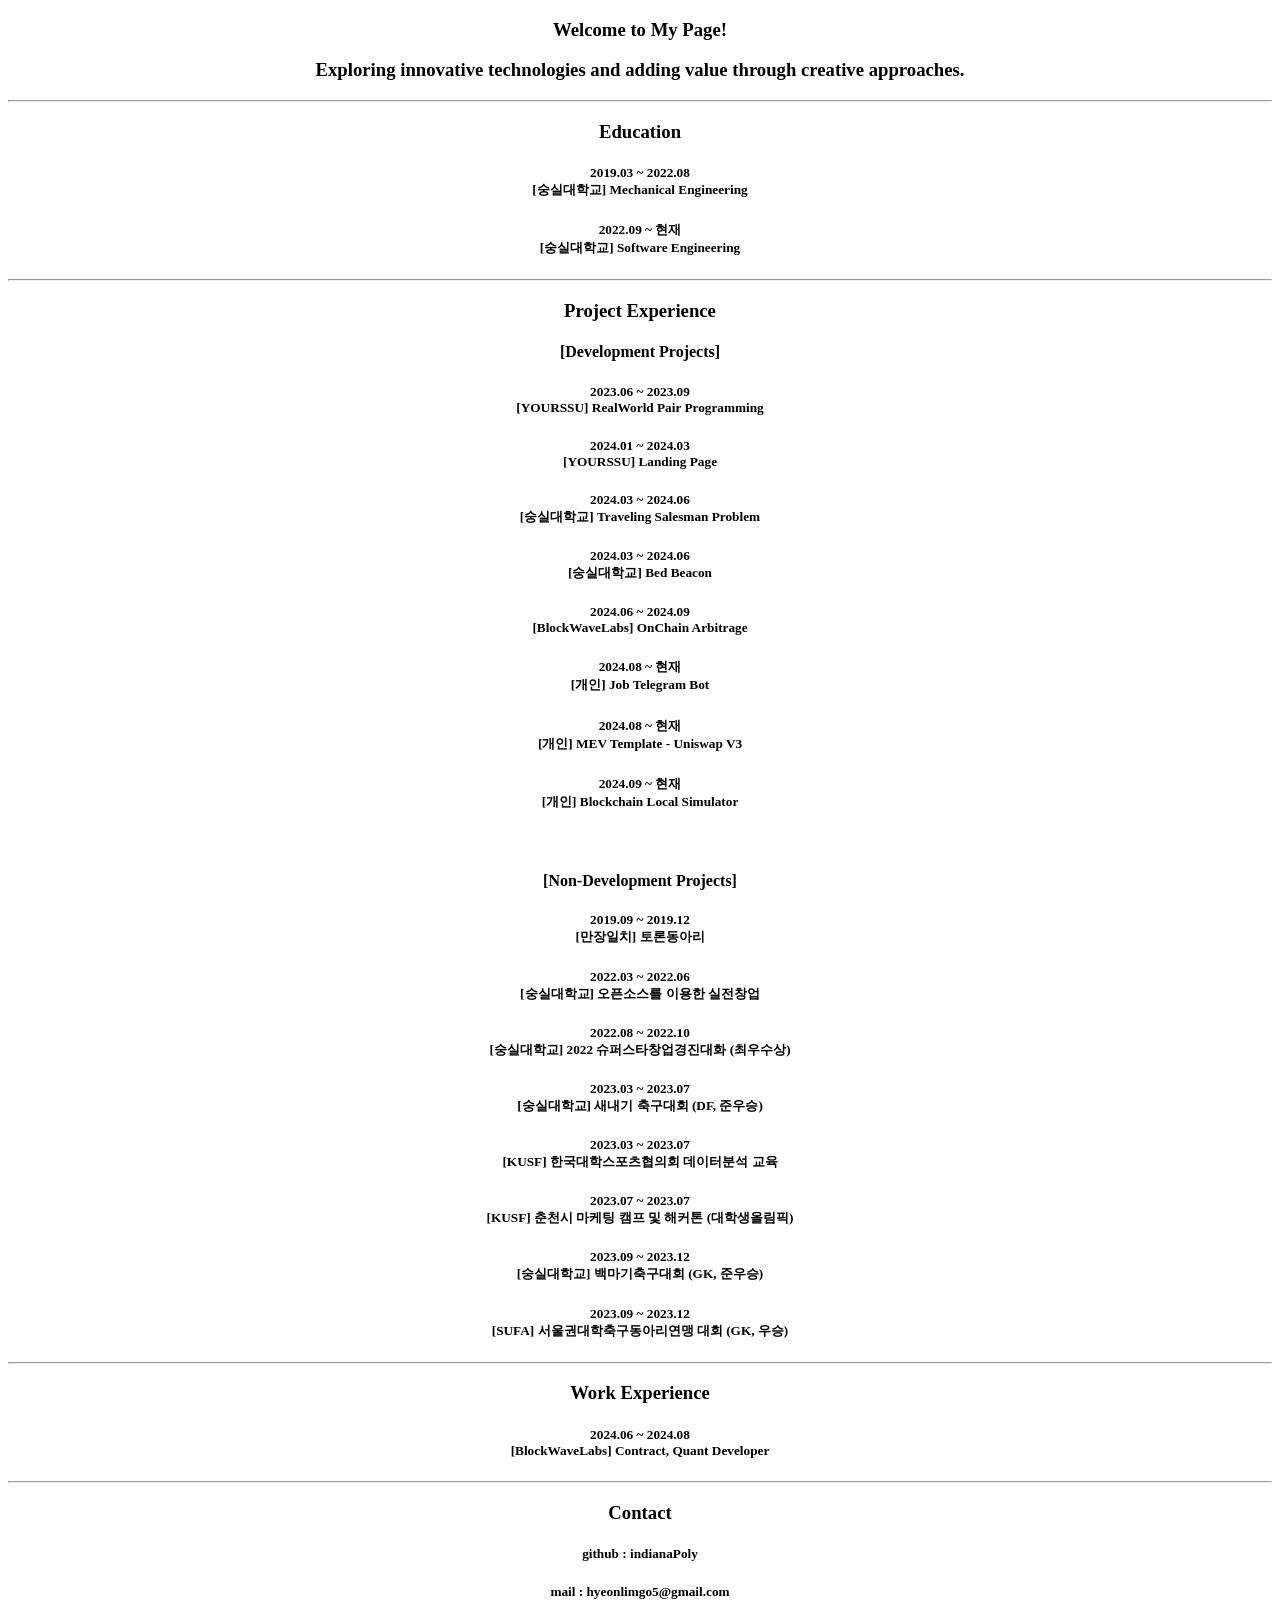
==== index.html @ b1fd25d7 "Update index.html" ====
<!DOCTYPE html>
<html>
<head>
    <meta charset="UTF-8">
    <meta name="description" content="고현림의 포트폴리오입니다. Portfolio of Ko Hyeon Lim">
    <meta name="author" content="고현림">
    <title>고현림 - Ko Hyeon Lim</title>
    <style>
        a {
            text-decoration: none;
            color: black;
        }
    </style>
</head>
  
  <body>
      <header>
          <h3 align="center">Welcome to My Page!</h3>
          <h3 align="center">Exploring innovative technologies and adding value through creative approaches.</h3>
      </header>

      <hr />

      <div align="center">
          <h3>Education</h3>
          <div>
              <h5>2019.03 ~ 2022.08<br />[숭실대학교] Mechanical Engineering</h5>
              <h5>2022.09 ~ 현재<br />[숭실대학교] Software Engineering</h5>
          </div>
      </div>

      <hr />

      <div align="center">
          <h3>Project Experience</h3>

          <h4>[Development Projects]</h4>
          <div>
              <a href="https://github.com/indianaPoly/realword_PB">
                  <h5>2023.06 ~ 2023.09<br />[YOURSSU] RealWorld Pair Programming</h5>
              </a>
              <a href="https://github.com/yourssu/Yourssu-landing-page">
                  <h5>2024.01 ~ 2024.03<br />[YOURSSU] Landing Page</h5>
              </a>
              <a href="https://github.com/indianaPoly/ai-tsp">
                  <h5>2024.03 ~ 2024.06<br />[숭실대학교] Traveling Salesman Problem</h5>
              </a>
              <a href="https://github.com/indianaPoly/frontend-bedBeacon">
                  <h5>2024.03 ~ 2024.06<br />[숭실대학교] Bed Beacon</h5>
              </a>
              <a href="https://github.com/indianaPoly/blockchain-arbitrage">
                  <h5>2024.06 ~ 2024.09<br />[BlockWaveLabs] OnChain Arbitrage</h5>
              </a>
              <a href="https://github.com/indianaPoly/backend-telegrambot">
                  <h5>2024.08 ~ 현재<br />[개인] Job Telegram Bot</h5>
              </a>
              <a href="https://github.com/indianaPoly/blockchain-mev">
                  <h5>2024.08 ~ 현재<br />[개인] MEV Template - Uniswap V3</h5>
              </a>
              <a href="https://github.com/indianaPoly/blockchain-localSimulator">
                  <h5>2024.09 ~ 현재<br />[개인] Blockchain Local Simulator</h5>
              </a>
          </div>
          <br />

          <h4>[Non-Development Projects]</h4>
          <div>
              <h5>2019.09 ~ 2019.12<br />[만장일치] 토론동아리</h5>
              <h5>2022.03 ~ 2022.06<br />[숭실대학교] 오픈소스를 이용한 실전창업</h5>
              <h5>2022.08 ~ 2022.10<br />[숭실대학교] 2022 슈퍼스타창업경진대화 (최우수상)</h5>
              <h5>2023.03 ~ 2023.07<br />[숭실대학교] 새내기 축구대회 (DF, 준우승)</h5>
              <h5>2023.03 ~ 2023.07<br />[KUSF] 한국대학스포츠협의회 데이터분석 교육</h5>
              <h5>2023.07 ~ 2023.07<br />[KUSF] 춘천시 마케팅 캠프 및 해커톤 (대학생올림픽)</h5>
              <h5>2023.09 ~ 2023.12<br />[숭실대학교] 백마기축구대회 (GK, 준우승)</h5>
              <h5>2023.09 ~ 2023.12<br />[SUFA] 서울권대학축구동아리연맹 대회 (GK, 우승)</h5>
          </div>
      </div>

      <hr />

      <div align="center">
          <h3>Work Experience</h3>
          <div>
              <h5>2024.06 ~ 2024.08<br />[BlockWaveLabs] Contract, Quant Developer</h5>
          </div>
      </div>

      <hr />

      <footer align="center">
          <h3>Contact</h3>
          <h5>github : <a href="https://github.com/indianaPoly">indianaPoly</a></h5>
          <h5>mail : hyeonlimgo5@gmail.com</h5>
      </footer>
  </body>
</html>
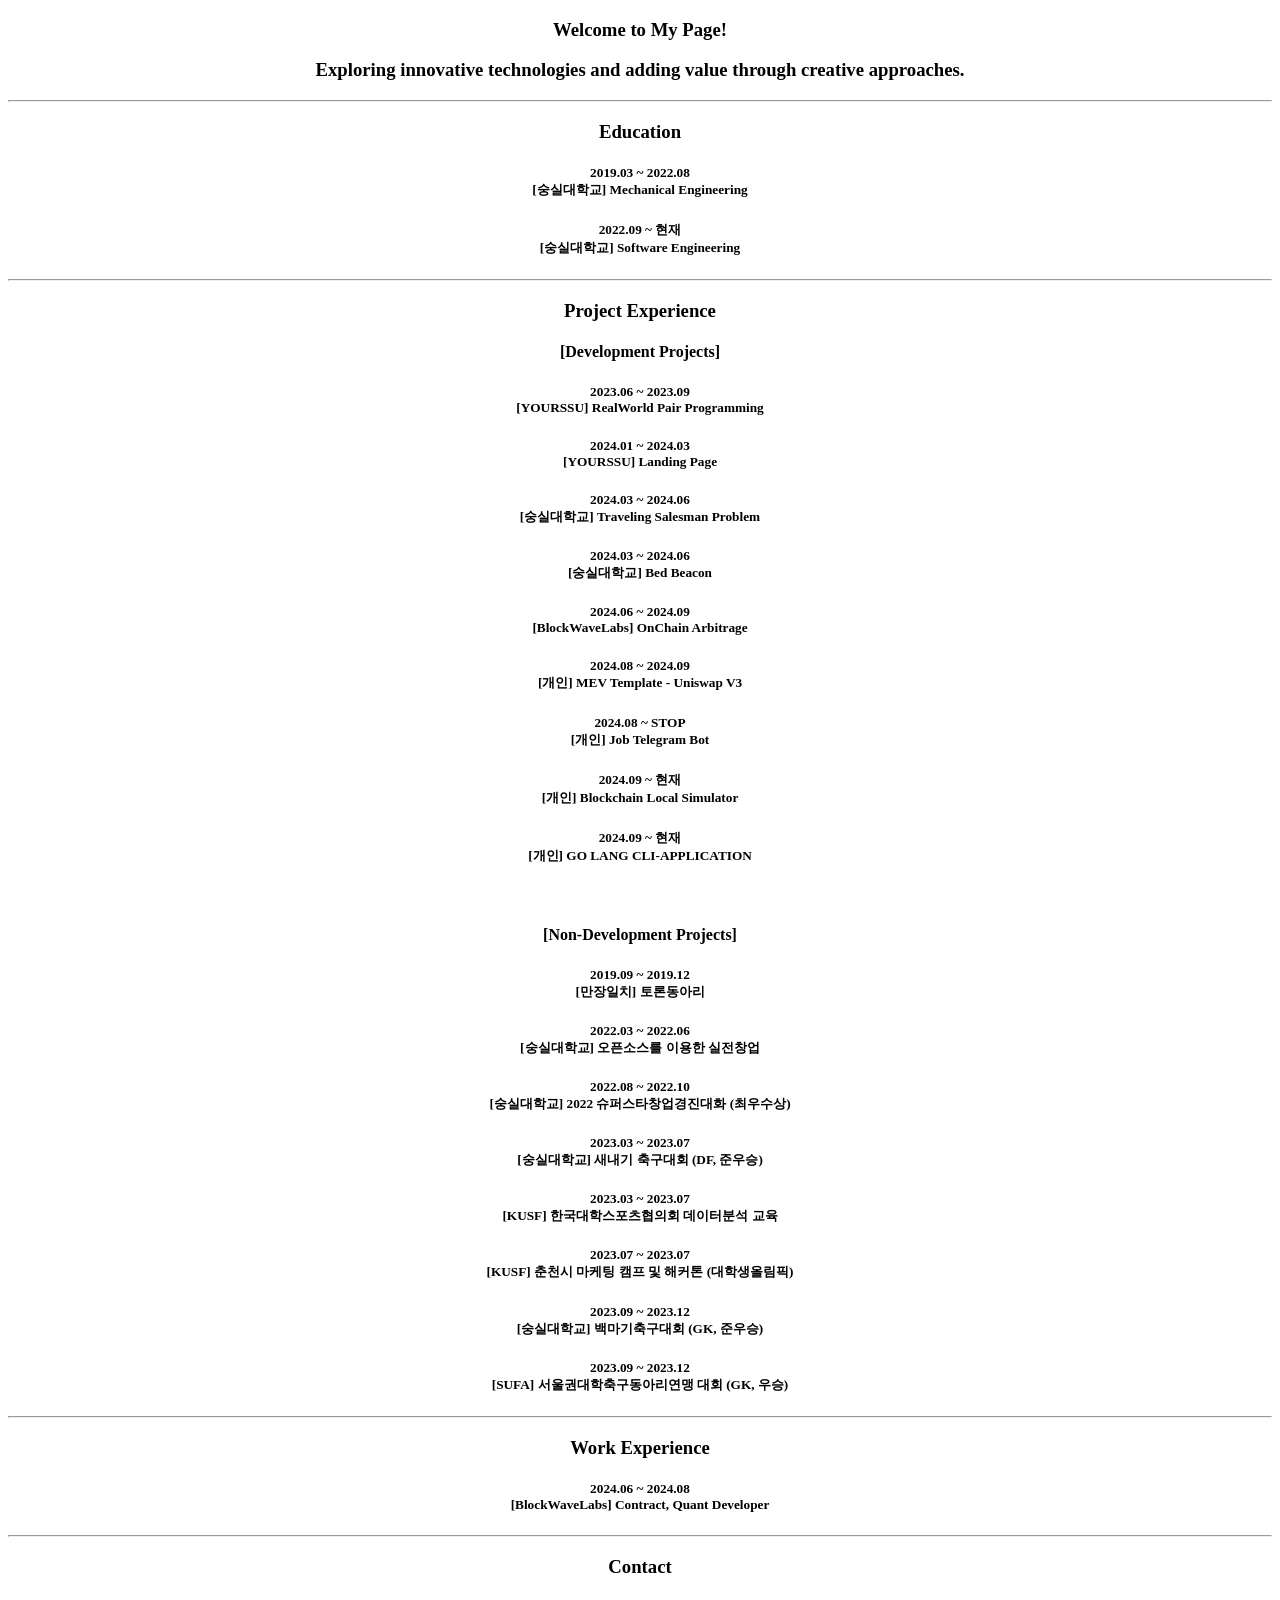
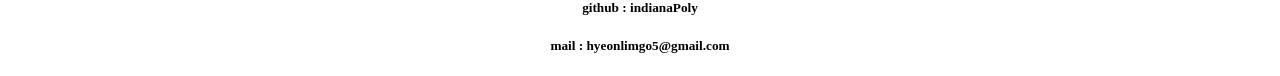
==== commit bc63a3df: "Update index.html" ====
--- a/index.html
+++ b/index.html
@@ -51,14 +51,17 @@
               <a href="https://github.com/indianaPoly/blockchain-arbitrage">
                   <h5>2024.06 ~ 2024.09<br />[BlockWaveLabs] OnChain Arbitrage</h5>
               </a>
+              <a href="https://github.com/indianaPoly/blockchain-mev">
+                  <h5>2024.08 ~ 2024.09<br />[개인] MEV Template - Uniswap V3</h5>
+              </a>
               <a href="https://github.com/indianaPoly/backend-telegrambot">
-                  <h5>2024.08 ~ 현재<br />[개인] Job Telegram Bot</h5>
-              </a>
-              <a href="https://github.com/indianaPoly/blockchain-mev">
-                  <h5>2024.08 ~ 현재<br />[개인] MEV Template - Uniswap V3</h5>
+                  <h5>2024.08 ~ STOP<br />[개인] Job Telegram Bot</h5>
               </a>
               <a href="https://github.com/indianaPoly/blockchain-localSimulator">
                   <h5>2024.09 ~ 현재<br />[개인] Blockchain Local Simulator</h5>
+              </a>
+              <a href="https://github.com/indianaPoly/go-cliApp">
+                  <h5>2024.09 ~ 현재<br />[개인] GO LANG CLI-APPLICATION</h5>
               </a>
           </div>
           <br />
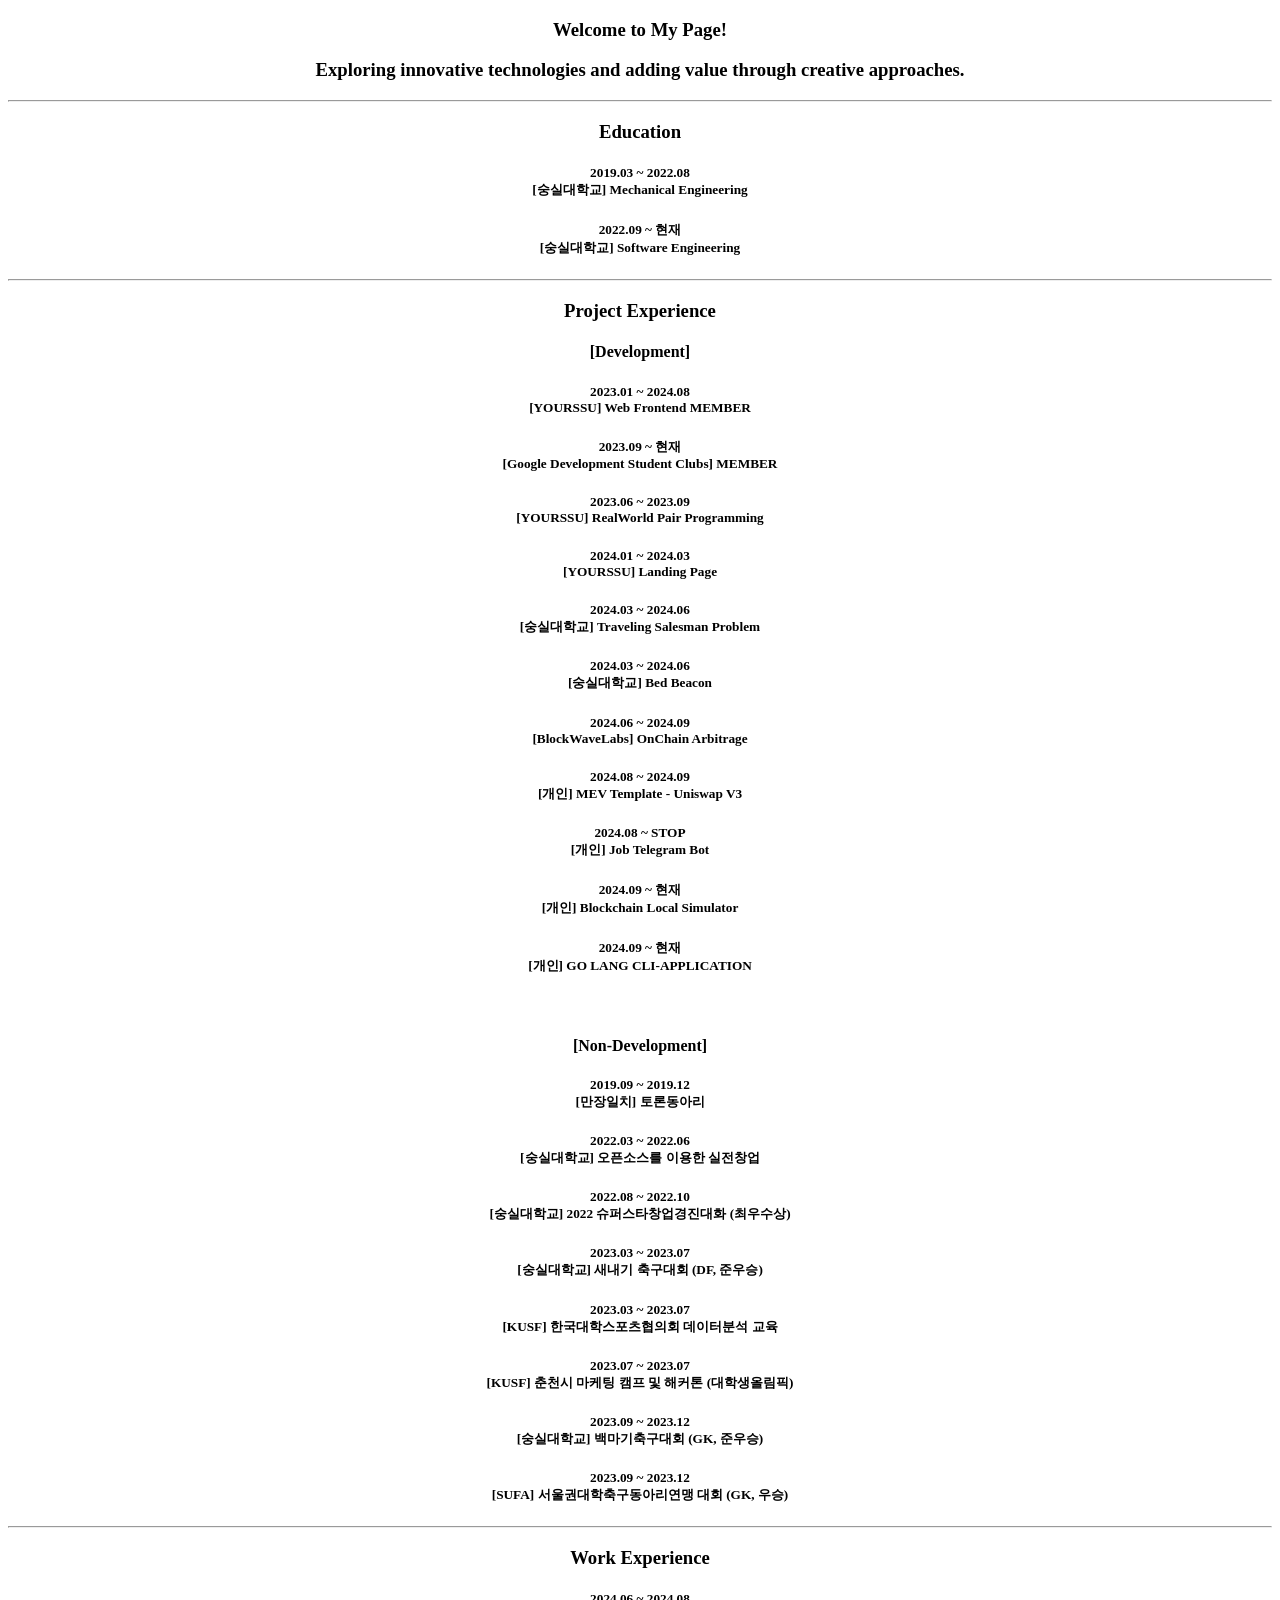
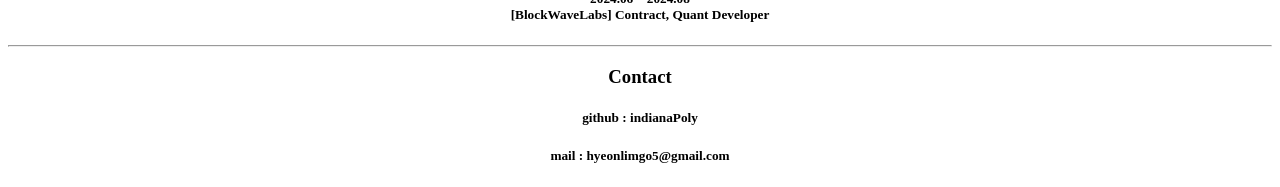
==== commit ff457cbe: "Update index.html" ====
--- a/index.html
+++ b/index.html
@@ -34,8 +34,14 @@
       <div align="center">
           <h3>Project Experience</h3>
 
-          <h4>[Development Projects]</h4>
+          <h4>[Development]</h4>
           <div>
+              <a href="https://yourssu.com/">
+                  <h5>2023.01 ~ 2024.08<br />[YOURSSU] Web Frontend MEMBER</h5>
+              </a>
+              <a href="https://gdscsoongsil.pages.dev/">
+                  <h5>2023.09 ~ 현재<br />[Google Development Student Clubs] MEMBER</h5>
+              </a>
               <a href="https://github.com/indianaPoly/realword_PB">
                   <h5>2023.06 ~ 2023.09<br />[YOURSSU] RealWorld Pair Programming</h5>
               </a>
@@ -66,7 +72,7 @@
           </div>
           <br />
 
-          <h4>[Non-Development Projects]</h4>
+          <h4>[Non-Development]</h4>
           <div>
               <h5>2019.09 ~ 2019.12<br />[만장일치] 토론동아리</h5>
               <h5>2022.03 ~ 2022.06<br />[숭실대학교] 오픈소스를 이용한 실전창업</h5>
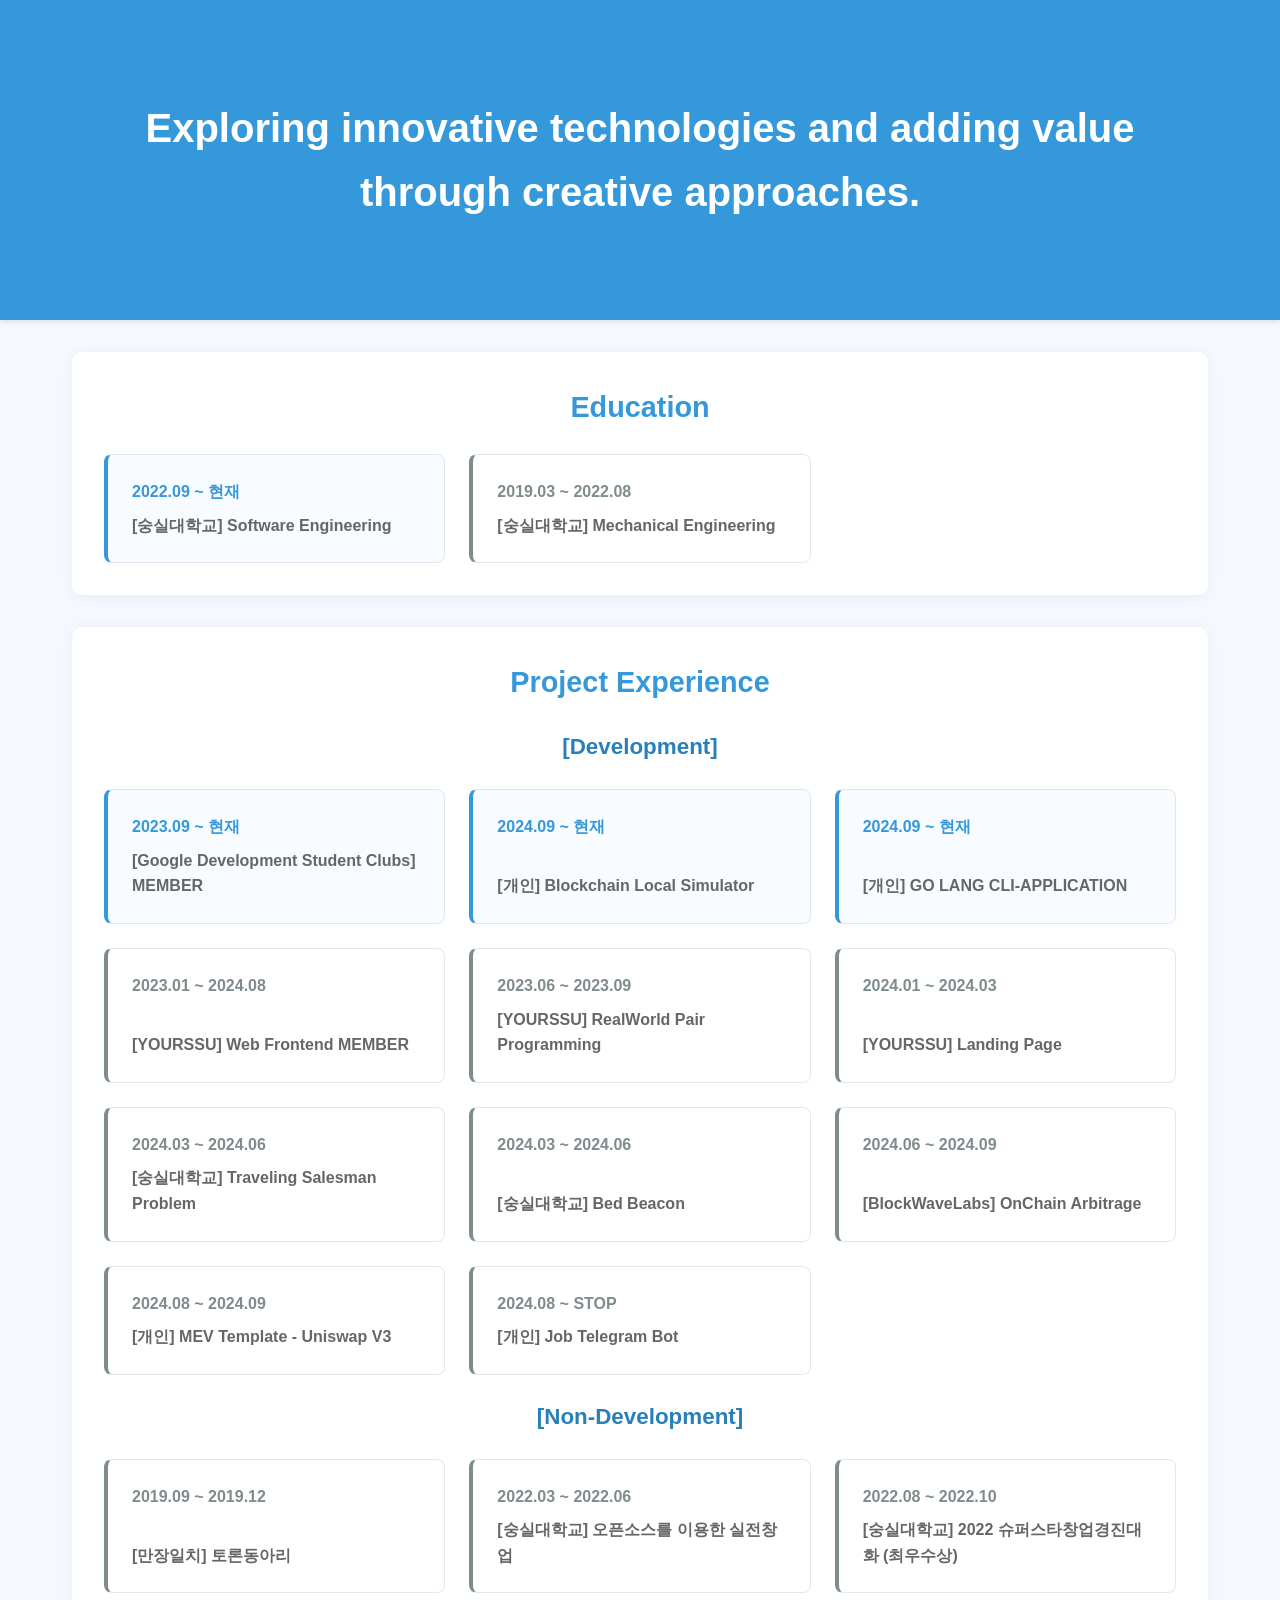
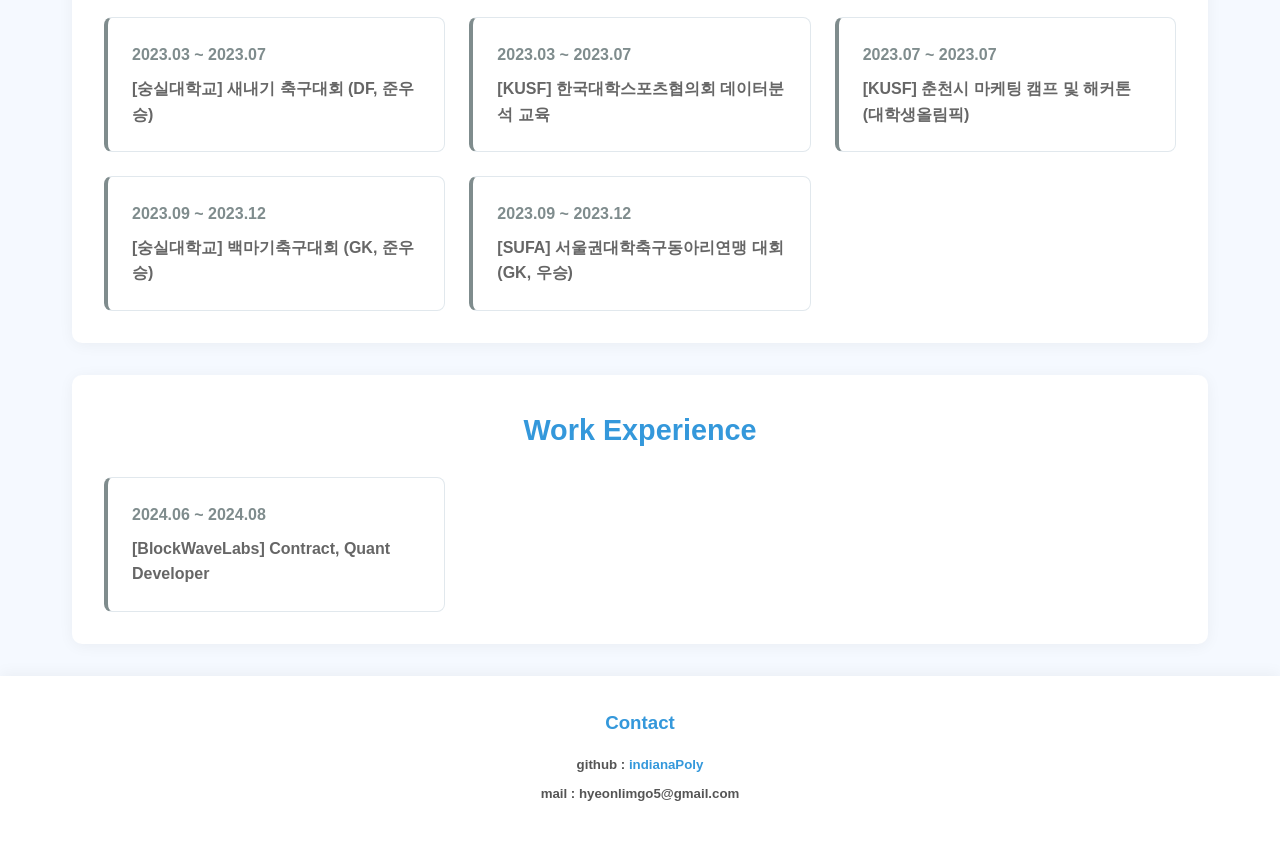
==== commit aaf63a8f: "Update index.html" ====
--- a/index.html
+++ b/index.html
@@ -4,102 +4,330 @@
     <meta charset="UTF-8">
     <meta name="description" content="고현림의 포트폴리오입니다. Portfolio of Ko Hyeon Lim">
     <meta name="author" content="고현림">
+    <meta name="viewport" content="width=device-width, initial-scale=1.0">
     <title>고현림 - Ko Hyeon Lim</title>
     <style>
+        * {
+            margin: 0;
+            padding: 0;
+            box-sizing: border-box;
+            font-family: 'Arial', sans-serif;
+        }
+
+        body {
+            background-color: #f5f9ff;
+            color: #333;
+            line-height: 1.6;
+        }
+
+        header {
+            background-color: #3498db;
+            color: white;
+            padding: 6rem 0;
+            text-align: center;
+            margin-bottom: 2rem;
+            box-shadow: 0 2px 5px rgba(0, 0, 0, 0.1);
+        }
+
+        header h3 {
+            margin: 0;
+            font-weight: 600;
+            font-size: 2.5rem;
+            padding: 0 1rem;
+        }
+
+        .container {
+            max-width: 1200px;
+            margin: 0 auto;
+            padding: 0 2rem;
+        }
+
+        .section {
+            background: white;
+            border-radius: 10px;
+            padding: 2rem;
+            margin: 2rem 0;
+            box-shadow: 0 2px 15px rgba(0, 0, 0, 0.05);
+        }
+
+        .section h3 {
+            color: #3498db;
+            margin-bottom: 1.5rem;
+            text-align: center;
+            font-size: 1.8rem;
+        }
+
+        .section h4 {
+            color: #2980b9;
+            margin: 1.5rem 0;
+            text-align: center;
+            font-size: 1.4rem;
+        }
+
+        .project-grid {
+            display: grid;
+            grid-template-columns: repeat(3, 1fr);
+            gap: 1.5rem;
+            margin-top: 1.5rem;
+        }
+
+        .card {
+            background: #ffffff;
+            border-radius: 8px;
+            padding: 1.5rem;
+            transition: transform 0.2s ease;
+            border: 1px solid #e1e8ed;
+            height: 100%;
+            display: flex;
+            flex-direction: column;
+            justify-content: space-between;
+        }
+
+        .card:hover {
+            transform: translateY(-3px);
+            box-shadow: 0 4px 15px rgba(0, 0, 0, 0.1);
+        }
+
+        .ongoing {
+            border-left: 4px solid #3498db;
+            background-color: #f8fbff;
+        }
+        
+        .ongoing .date {
+            color: #3498db !important;
+        }
+
+        .ongoing:hover {
+            background-color: #f0f7ff;
+        }
+
+        .completed {
+            border-left: 4px solid #7f8c8d;
+            background-color: #ffffff;
+        }
+
+        .completed .date {
+            color: #7f8c8d !important;
+        }
+
+        .date {
+            font-weight: bold;
+            margin-bottom: 0.5rem;
+            font-size: 1rem;
+        }
+
+        .description {
+            color: #666;
+            font-size: 1rem;
+        }
+
         a {
             text-decoration: none;
-            color: black;
+            color: inherit;
+            display: block;
+        }
+
+        footer {
+            background: white;
+            padding: 2rem;
+            margin-top: 2rem;
+            text-align: center;
+            box-shadow: 0 -2px 15px rgba(0, 0, 0, 0.05);
+        }
+
+        footer h3 {
+            color: #3498db;
+            margin-bottom: 1rem;
+        }
+
+        footer h5 {
+            color: #555;
+            margin: 0.5rem 0;
+        }
+
+        footer a {
+            display: inline;
+            color: #3498db;
+        }
+
+        footer a:hover {
+            text-decoration: underline;
+        }
+
+        @media (max-width: 1200px) {
+            .project-grid {
+                grid-template-columns: repeat(2, 1fr);
+            }
+        }
+
+        @media (max-width: 768px) {
+            .project-grid {
+                grid-template-columns: 1fr;
+            }
+
+            header {
+                padding: 3rem 0;
+            }
+
+            header h3 {
+                font-size: 1.8rem;
+            }
+
+            .container {
+                padding: 0 1rem;
+            }
         }
     </style>
 </head>
-  
-  <body>
-      <header>
-          <h3 align="center">Welcome to My Page!</h3>
-          <h3 align="center">Exploring innovative technologies and adding value through creative approaches.</h3>
-      </header>
-
-      <hr />
-
-      <div align="center">
-          <h3>Education</h3>
-          <div>
-              <h5>2019.03 ~ 2022.08<br />[숭실대학교] Mechanical Engineering</h5>
-              <h5>2022.09 ~ 현재<br />[숭실대학교] Software Engineering</h5>
-          </div>
-      </div>
-
-      <hr />
-
-      <div align="center">
-          <h3>Project Experience</h3>
-
-          <h4>[Development]</h4>
-          <div>
-              <a href="https://yourssu.com/">
-                  <h5>2023.01 ~ 2024.08<br />[YOURSSU] Web Frontend MEMBER</h5>
-              </a>
-              <a href="https://gdscsoongsil.pages.dev/">
-                  <h5>2023.09 ~ 현재<br />[Google Development Student Clubs] MEMBER</h5>
-              </a>
-              <a href="https://github.com/indianaPoly/realword_PB">
-                  <h5>2023.06 ~ 2023.09<br />[YOURSSU] RealWorld Pair Programming</h5>
-              </a>
-              <a href="https://github.com/yourssu/Yourssu-landing-page">
-                  <h5>2024.01 ~ 2024.03<br />[YOURSSU] Landing Page</h5>
-              </a>
-              <a href="https://github.com/indianaPoly/ai-tsp">
-                  <h5>2024.03 ~ 2024.06<br />[숭실대학교] Traveling Salesman Problem</h5>
-              </a>
-              <a href="https://github.com/indianaPoly/frontend-bedBeacon">
-                  <h5>2024.03 ~ 2024.06<br />[숭실대학교] Bed Beacon</h5>
-              </a>
-              <a href="https://github.com/indianaPoly/blockchain-arbitrage">
-                  <h5>2024.06 ~ 2024.09<br />[BlockWaveLabs] OnChain Arbitrage</h5>
-              </a>
-              <a href="https://github.com/indianaPoly/blockchain-mev">
-                  <h5>2024.08 ~ 2024.09<br />[개인] MEV Template - Uniswap V3</h5>
-              </a>
-              <a href="https://github.com/indianaPoly/backend-telegrambot">
-                  <h5>2024.08 ~ STOP<br />[개인] Job Telegram Bot</h5>
-              </a>
-              <a href="https://github.com/indianaPoly/blockchain-localSimulator">
-                  <h5>2024.09 ~ 현재<br />[개인] Blockchain Local Simulator</h5>
-              </a>
-              <a href="https://github.com/indianaPoly/go-cliApp">
-                  <h5>2024.09 ~ 현재<br />[개인] GO LANG CLI-APPLICATION</h5>
-              </a>
-          </div>
-          <br />
-
-          <h4>[Non-Development]</h4>
-          <div>
-              <h5>2019.09 ~ 2019.12<br />[만장일치] 토론동아리</h5>
-              <h5>2022.03 ~ 2022.06<br />[숭실대학교] 오픈소스를 이용한 실전창업</h5>
-              <h5>2022.08 ~ 2022.10<br />[숭실대학교] 2022 슈퍼스타창업경진대화 (최우수상)</h5>
-              <h5>2023.03 ~ 2023.07<br />[숭실대학교] 새내기 축구대회 (DF, 준우승)</h5>
-              <h5>2023.03 ~ 2023.07<br />[KUSF] 한국대학스포츠협의회 데이터분석 교육</h5>
-              <h5>2023.07 ~ 2023.07<br />[KUSF] 춘천시 마케팅 캠프 및 해커톤 (대학생올림픽)</h5>
-              <h5>2023.09 ~ 2023.12<br />[숭실대학교] 백마기축구대회 (GK, 준우승)</h5>
-              <h5>2023.09 ~ 2023.12<br />[SUFA] 서울권대학축구동아리연맹 대회 (GK, 우승)</h5>
-          </div>
-      </div>
-
-      <hr />
-
-      <div align="center">
-          <h3>Work Experience</h3>
-          <div>
-              <h5>2024.06 ~ 2024.08<br />[BlockWaveLabs] Contract, Quant Developer</h5>
-          </div>
-      </div>
-
-      <hr />
-
-      <footer align="center">
-          <h3>Contact</h3>
-          <h5>github : <a href="https://github.com/indianaPoly">indianaPoly</a></h5>
-          <h5>mail : hyeonlimgo5@gmail.com</h5>
-      </footer>
-  </body>
+<body>
+    <header>
+        <div class="container">
+            <h3>Exploring innovative technologies and adding value through creative approaches.</h3>
+        </div>
+    </header>
+
+    <div class="container">
+        <div class="section">
+            <h3>Education</h3>
+            <div class="project-grid">
+                <div class="card ongoing">
+                    <h5 class="date">2022.09 ~ 현재</h5>
+                    <h5 class="description">[숭실대학교] Software Engineering</h5>
+                </div>
+                <div class="card completed">
+                    <h5 class="date">2019.03 ~ 2022.08</h5>
+                    <h5 class="description">[숭실대학교] Mechanical Engineering</h5>
+                </div>
+            </div>
+        </div>
+
+        <div class="section">
+            <h3>Project Experience</h3>
+            
+            <h4>[Development]</h4>
+            <div class="project-grid">
+                <a href="https://gdscsoongsil.pages.dev/">
+                    <div class="card ongoing">
+                        <h5 class="date">2023.09 ~ 현재</h5>
+                        <h5 class="description">[Google Development Student Clubs] MEMBER</h5>
+                    </div>
+                </a>
+                <a href="https://github.com/indianaPoly/blockchain-localSimulator">
+                    <div class="card ongoing">
+                        <h5 class="date">2024.09 ~ 현재</h5>
+                        <h5 class="description">[개인] Blockchain Local Simulator</h5>
+                    </div>
+                </a>
+                <a href="https://github.com/indianaPoly/go-cliApp">
+                    <div class="card ongoing">
+                        <h5 class="date">2024.09 ~ 현재</h5>
+                        <h5 class="description">[개인] GO LANG CLI-APPLICATION</h5>
+                    </div>
+                </a>
+                <a href="https://yourssu.com/">
+                    <div class="card completed">
+                        <h5 class="date">2023.01 ~ 2024.08</h5>
+                        <h5 class="description">[YOURSSU] Web Frontend MEMBER</h5>
+                    </div>
+                </a>
+                <a href="https://github.com/indianaPoly/realword_PB">
+                    <div class="card completed">
+                        <h5 class="date">2023.06 ~ 2023.09</h5>
+                        <h5 class="description">[YOURSSU] RealWorld Pair Programming</h5>
+                    </div>
+                </a>
+                <a href="https://github.com/yourssu/Yourssu-landing-page">
+                    <div class="card completed">
+                        <h5 class="date">2024.01 ~ 2024.03</h5>
+                        <h5 class="description">[YOURSSU] Landing Page</h5>
+                    </div>
+                </a>
+                <a href="https://github.com/indianaPoly/ai-tsp">
+                    <div class="card completed">
+                        <h5 class="date">2024.03 ~ 2024.06</h5>
+                        <h5 class="description">[숭실대학교] Traveling Salesman Problem</h5>
+                    </div>
+                </a>
+                <a href="https://github.com/indianaPoly/frontend-bedBeacon">
+                    <div class="card completed">
+                        <h5 class="date">2024.03 ~ 2024.06</h5>
+                        <h5 class="description">[숭실대학교] Bed Beacon</h5>
+                    </div>
+                </a>
+                <a href="https://github.com/indianaPoly/blockchain-arbitrage">
+                    <div class="card completed">
+                        <h5 class="date">2024.06 ~ 2024.09</h5>
+                        <h5 class="description">[BlockWaveLabs] OnChain Arbitrage</h5>
+                    </div>
+                </a>
+                <a href="https://github.com/indianaPoly/blockchain-mev">
+                    <div class="card completed">
+                        <h5 class="date">2024.08 ~ 2024.09</h5>
+                        <h5 class="description">[개인] MEV Template - Uniswap V3</h5>
+                    </div>
+                </a>
+                <a href="https://github.com/indianaPoly/backend-telegrambot">
+                    <div class="card completed">
+                        <h5 class="date">2024.08 ~ STOP</h5>
+                        <h5 class="description">[개인] Job Telegram Bot</h5>
+                    </div>
+                </a>
+            </div>
+
+            <h4>[Non-Development]</h4>
+            <div class="project-grid">
+                <div class="card completed">
+                    <h5 class="date">2019.09 ~ 2019.12</h5>
+                    <h5 class="description">[만장일치] 토론동아리</h5>
+                </div>
+                <div class="card completed">
+                    <h5 class="date">2022.03 ~ 2022.06</h5>
+                    <h5 class="description">[숭실대학교] 오픈소스를 이용한 실전창업</h5>
+                </div>
+                <div class="card completed">
+                    <h5 class="date">2022.08 ~ 2022.10</h5>
+                    <h5 class="description">[숭실대학교] 2022 슈퍼스타창업경진대화 (최우수상)</h5>
+                </div>
+                <div class="card completed">
+                    <h5 class="date">2023.03 ~ 2023.07</h5>
+                    <h5 class="description">[숭실대학교] 새내기 축구대회 (DF, 준우승)</h5>
+                </div>
+                <div class="card completed">
+                    <h5 class="date">2023.03 ~ 2023.07</h5>
+                    <h5 class="description">[KUSF] 한국대학스포츠협의회 데이터분석 교육</h5>
+                </div>
+                <div class="card completed">
+                    <h5 class="date">2023.07 ~ 2023.07</h5>
+                    <h5 class="description">[KUSF] 춘천시 마케팅 캠프 및 해커톤 (대학생올림픽)</h5>
+                </div>
+                <div class="card completed">
+                    <h5 class="date">2023.09 ~ 2023.12</h5>
+                    <h5 class="description">[숭실대학교] 백마기축구대회 (GK, 준우승)</h5>
+                </div>
+                <div class="card completed">
+                    <h5 class="date">2023.09 ~ 2023.12</h5>
+                    <h5 class="description">[SUFA] 서울권대학축구동아리연맹 대회 (GK, 우승)</h5>
+                </div>
+            </div>
+        </div>
+
+        <div class="section">
+            <h3>Work Experience</h3>
+            <div class="project-grid">
+                <div class="card completed">
+                    <h5 class="date">2024.06 ~ 2024.08</h5>
+                    <h5 class="description">[BlockWaveLabs] Contract, Quant Developer</h5>
+                </div>
+            </div>
+        </div>
+    </div>
+
+    <footer>
+        <div class="container">
+            <h3>Contact</h3>
+            <h5>github : <a href="https://github.com/indianaPoly">indianaPoly</a></h5>
+            <h5>mail : hyeonlimgo5@gmail.com</h5>
+        </div>
+    </footer>
+</body>
 </html>
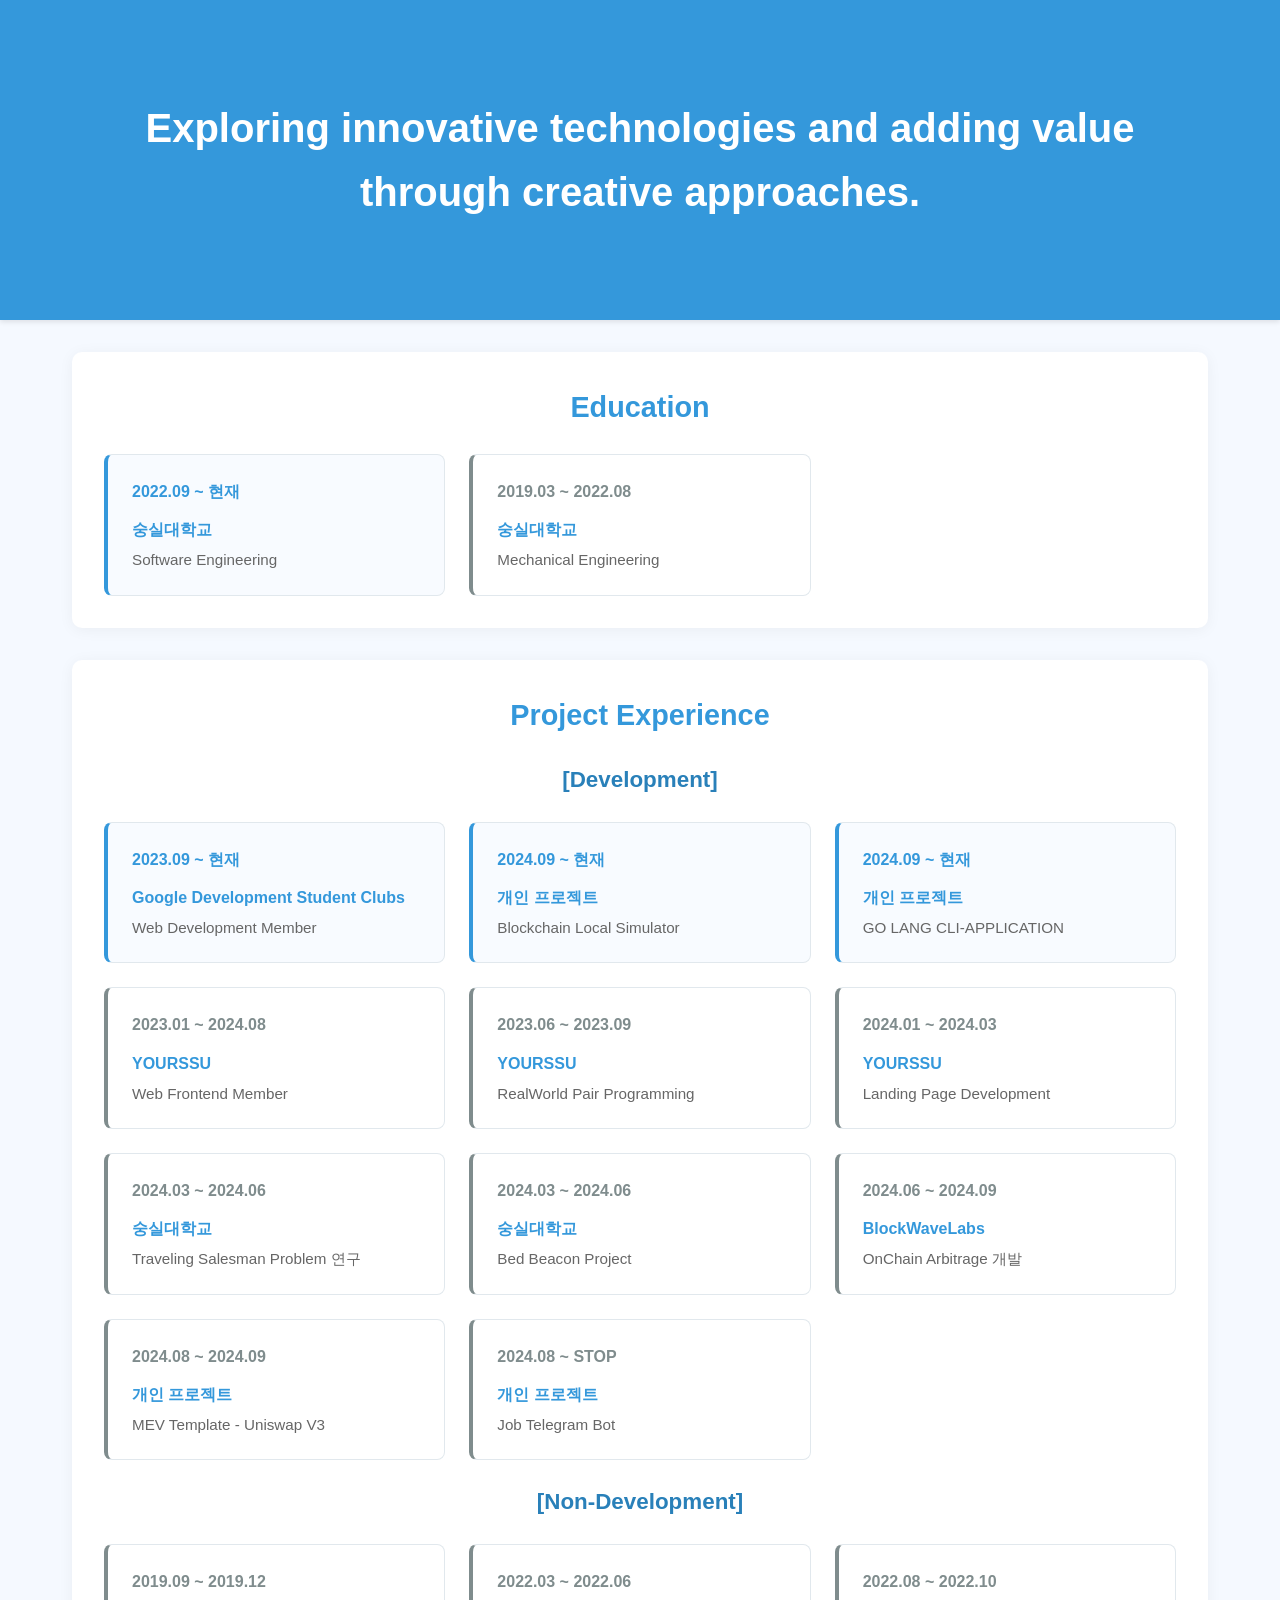
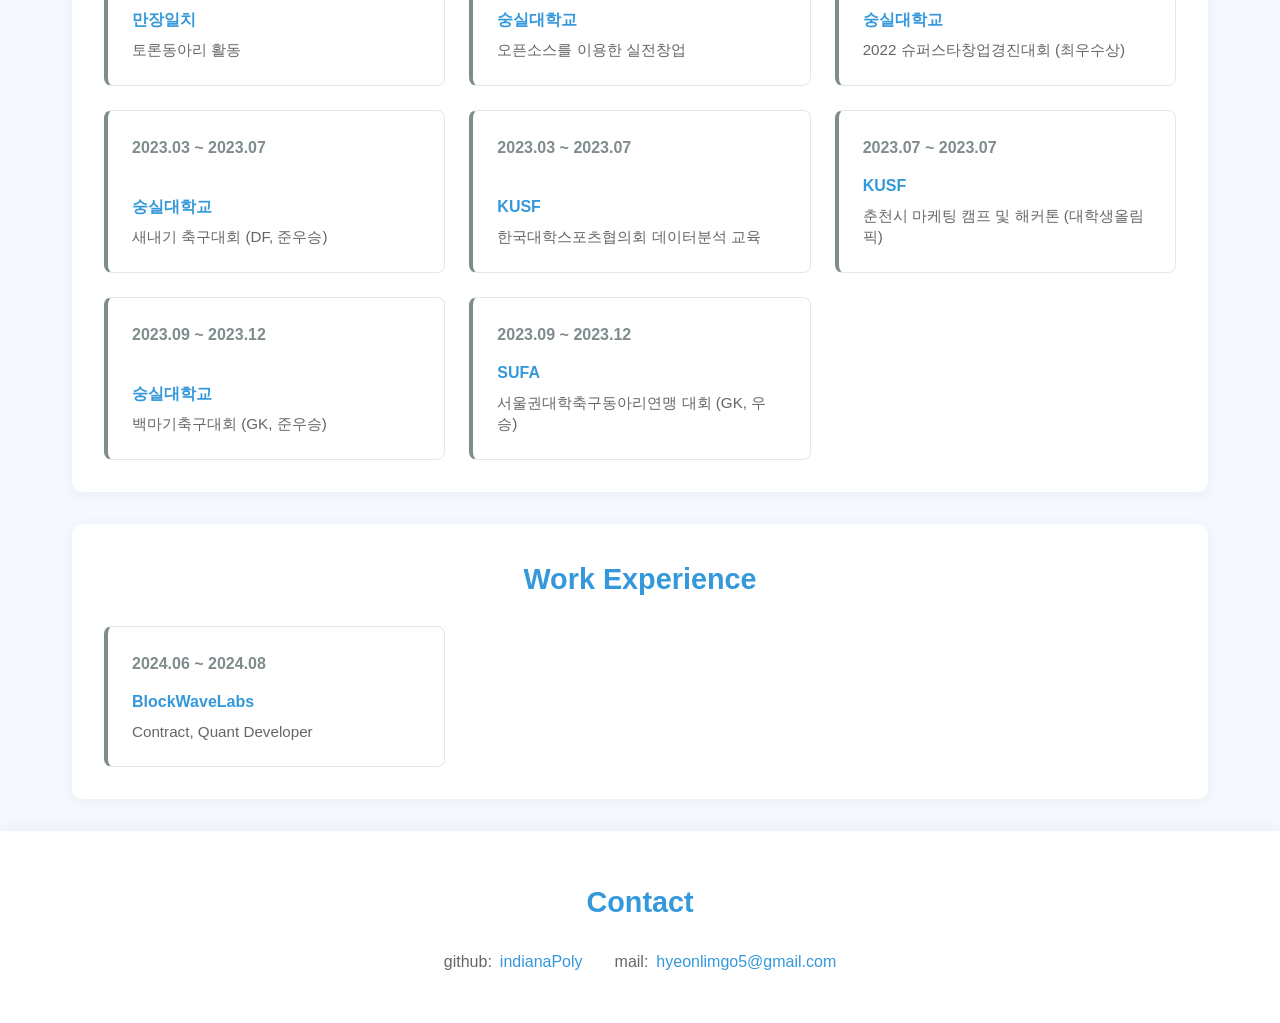
==== commit 4d985671: "Update index.html" ====
--- a/index.html
+++ b/index.html
@@ -7,6 +7,7 @@
     <meta name="viewport" content="width=device-width, initial-scale=1.0">
     <title>고현림 - Ko Hyeon Lim</title>
     <style>
+        /* 기존 스타일 유지 */
         * {
             margin: 0;
             padding: 0;
@@ -88,6 +89,7 @@
             box-shadow: 0 4px 15px rgba(0, 0, 0, 0.1);
         }
 
+        /* 진행중/완료된 프로젝트 스타일 */
         .ongoing {
             border-left: 4px solid #3498db;
             background-color: #f8fbff;
@@ -110,15 +112,24 @@
             color: #7f8c8d !important;
         }
 
+        /* 새로운 description 스타일 */
         .date {
             font-weight: bold;
-            margin-bottom: 0.5rem;
+            margin-bottom: 0.8rem;
             font-size: 1rem;
         }
 
-        .description {
+        .description .organization {
+            color: #3498db;
+            font-weight: 600;
+            margin-bottom: 0.4rem;
+            font-size: 1rem;
+        }
+
+        .description .activity {
             color: #666;
-            font-size: 1rem;
+            font-size: 0.95rem;
+            line-height: 1.4;
         }
 
         a {
@@ -127,54 +138,75 @@
             display: block;
         }
 
+        /* 기존 스타일 계속... */
+
+        @media (max-width: 1200px) {
+            .project-grid {
+                grid-template-columns: repeat(2, 1fr);
+            }
+        }
+
+        @media (max-width: 768px) {
+            .project-grid {
+                grid-template-columns: 1fr;
+            }
+
+            header {
+                padding: 3rem 0;
+            }
+
+            header h3 {
+                font-size: 1.8rem;
+            }
+
+            .container {
+                padding: 0 1rem;
+            }
+        }
+
         footer {
             background: white;
-            padding: 2rem;
+            padding: 3rem 0;
             margin-top: 2rem;
             text-align: center;
             box-shadow: 0 -2px 15px rgba(0, 0, 0, 0.05);
         }
-
+        
+        .contact-container {
+            display: flex;
+            justify-content: center;
+            gap: 2rem;
+            margin-top: 1.5rem;
+        }
+        
         footer h3 {
             color: #3498db;
             margin-bottom: 1rem;
-        }
-
-        footer h5 {
-            color: #555;
-            margin: 0.5rem 0;
-        }
-
-        footer a {
-            display: inline;
+            font-size: 1.8rem;
+        }
+        
+        .contact-item {
+            display: flex;
+            align-items: center;
+            gap: 0.5rem;
+            color: #666;
+        }
+        
+        .contact-item a {
             color: #3498db;
-        }
-
-        footer a:hover {
+            text-decoration: none;
+            transition: color 0.2s ease;
+        }
+        
+        .contact-item a:hover {
+            color: #2980b9;
             text-decoration: underline;
         }
-
-        @media (max-width: 1200px) {
-            .project-grid {
-                grid-template-columns: repeat(2, 1fr);
-            }
-        }
-
+        
         @media (max-width: 768px) {
-            .project-grid {
-                grid-template-columns: 1fr;
-            }
-
-            header {
-                padding: 3rem 0;
-            }
-
-            header h3 {
-                font-size: 1.8rem;
-            }
-
-            .container {
-                padding: 0 1rem;
+            .contact-container {
+                flex-direction: column;
+                gap: 1rem;
             }
         }
     </style>
@@ -192,11 +224,17 @@
             <div class="project-grid">
                 <div class="card ongoing">
                     <h5 class="date">2022.09 ~ 현재</h5>
-                    <h5 class="description">[숭실대학교] Software Engineering</h5>
+                    <div class="description">
+                        <div class="organization">숭실대학교</div>
+                        <div class="activity">Software Engineering</div>
+                    </div>
                 </div>
                 <div class="card completed">
                     <h5 class="date">2019.03 ~ 2022.08</h5>
-                    <h5 class="description">[숭실대학교] Mechanical Engineering</h5>
+                    <div class="description">
+                        <div class="organization">숭실대학교</div>
+                        <div class="activity">Mechanical Engineering</div>
+                    </div>
                 </div>
             </div>
         </div>
@@ -209,67 +247,100 @@
                 <a href="https://gdscsoongsil.pages.dev/">
                     <div class="card ongoing">
                         <h5 class="date">2023.09 ~ 현재</h5>
-                        <h5 class="description">[Google Development Student Clubs] MEMBER</h5>
+                        <div class="description">
+                            <div class="organization">Google Development Student Clubs</div>
+                            <div class="activity">Web Development Member</div>
+                        </div>
                     </div>
                 </a>
                 <a href="https://github.com/indianaPoly/blockchain-localSimulator">
                     <div class="card ongoing">
                         <h5 class="date">2024.09 ~ 현재</h5>
-                        <h5 class="description">[개인] Blockchain Local Simulator</h5>
+                        <div class="description">
+                            <div class="organization">개인 프로젝트</div>
+                            <div class="activity">Blockchain Local Simulator</div>
+                        </div>
                     </div>
                 </a>
                 <a href="https://github.com/indianaPoly/go-cliApp">
                     <div class="card ongoing">
                         <h5 class="date">2024.09 ~ 현재</h5>
-                        <h5 class="description">[개인] GO LANG CLI-APPLICATION</h5>
+                        <div class="description">
+                            <div class="organization">개인 프로젝트</div>
+                            <div class="activity">GO LANG CLI-APPLICATION</div>
+                        </div>
                     </div>
                 </a>
                 <a href="https://yourssu.com/">
                     <div class="card completed">
                         <h5 class="date">2023.01 ~ 2024.08</h5>
-                        <h5 class="description">[YOURSSU] Web Frontend MEMBER</h5>
+                        <div class="description">
+                            <div class="organization">YOURSSU</div>
+                            <div class="activity">Web Frontend Member</div>
+                        </div>
                     </div>
                 </a>
                 <a href="https://github.com/indianaPoly/realword_PB">
                     <div class="card completed">
                         <h5 class="date">2023.06 ~ 2023.09</h5>
-                        <h5 class="description">[YOURSSU] RealWorld Pair Programming</h5>
+                        <div class="description">
+                            <div class="organization">YOURSSU</div>
+                            <div class="activity">RealWorld Pair Programming</div>
+                        </div>
                     </div>
                 </a>
                 <a href="https://github.com/yourssu/Yourssu-landing-page">
                     <div class="card completed">
                         <h5 class="date">2024.01 ~ 2024.03</h5>
-                        <h5 class="description">[YOURSSU] Landing Page</h5>
+                        <div class="description">
+                            <div class="organization">YOURSSU</div>
+                            <div class="activity">Landing Page Development</div>
+                        </div>
                     </div>
                 </a>
                 <a href="https://github.com/indianaPoly/ai-tsp">
                     <div class="card completed">
                         <h5 class="date">2024.03 ~ 2024.06</h5>
-                        <h5 class="description">[숭실대학교] Traveling Salesman Problem</h5>
+                        <div class="description">
+                            <div class="organization">숭실대학교</div>
+                            <div class="activity">Traveling Salesman Problem 연구</div>
+                        </div>
                     </div>
                 </a>
                 <a href="https://github.com/indianaPoly/frontend-bedBeacon">
                     <div class="card completed">
                         <h5 class="date">2024.03 ~ 2024.06</h5>
-                        <h5 class="description">[숭실대학교] Bed Beacon</h5>
+                        <div class="description">
+                            <div class="organization">숭실대학교</div>
+                            <div class="activity">Bed Beacon Project</div>
+                        </div>
                     </div>
                 </a>
                 <a href="https://github.com/indianaPoly/blockchain-arbitrage">
                     <div class="card completed">
                         <h5 class="date">2024.06 ~ 2024.09</h5>
-                        <h5 class="description">[BlockWaveLabs] OnChain Arbitrage</h5>
+                        <div class="description">
+                            <div class="organization">BlockWaveLabs</div>
+                            <div class="activity">OnChain Arbitrage 개발</div>
+                        </div>
                     </div>
                 </a>
                 <a href="https://github.com/indianaPoly/blockchain-mev">
                     <div class="card completed">
                         <h5 class="date">2024.08 ~ 2024.09</h5>
-                        <h5 class="description">[개인] MEV Template - Uniswap V3</h5>
+                        <div class="description">
+                            <div class="organization">개인 프로젝트</div>
+                            <div class="activity">MEV Template - Uniswap V3</div>
+                        </div>
                     </div>
                 </a>
                 <a href="https://github.com/indianaPoly/backend-telegrambot">
                     <div class="card completed">
                         <h5 class="date">2024.08 ~ STOP</h5>
-                        <h5 class="description">[개인] Job Telegram Bot</h5>
+                        <div class="description">
+                            <div class="organization">개인 프로젝트</div>
+                            <div class="activity">Job Telegram Bot</div>
+                        </div>
                     </div>
                 </a>
             </div>
@@ -278,35 +349,59 @@
             <div class="project-grid">
                 <div class="card completed">
                     <h5 class="date">2019.09 ~ 2019.12</h5>
-                    <h5 class="description">[만장일치] 토론동아리</h5>
+                    <div class="description">
+                        <div class="organization">만장일치</div>
+                        <div class="activity">토론동아리 활동</div>
+                    </div>
                 </div>
                 <div class="card completed">
                     <h5 class="date">2022.03 ~ 2022.06</h5>
-                    <h5 class="description">[숭실대학교] 오픈소스를 이용한 실전창업</h5>
+                    <div class="description">
+                        <div class="organization">숭실대학교</div>
+                        <div class="activity">오픈소스를 이용한 실전창업</div>
+                    </div>
                 </div>
                 <div class="card completed">
                     <h5 class="date">2022.08 ~ 2022.10</h5>
-                    <h5 class="description">[숭실대학교] 2022 슈퍼스타창업경진대화 (최우수상)</h5>
+                    <div class="description">
+                        <div class="organization">숭실대학교</div>
+                        <div class="activity">2022 슈퍼스타창업경진대회 (최우수상)</div>
+                    </div>
                 </div>
                 <div class="card completed">
                     <h5 class="date">2023.03 ~ 2023.07</h5>
-                    <h5 class="description">[숭실대학교] 새내기 축구대회 (DF, 준우승)</h5>
+                    <div class="description">
+                        <div class="organization">숭실대학교</div>
+                        <div class="activity">새내기 축구대회 (DF, 준우승)</div>
+                    </div>
                 </div>
                 <div class="card completed">
                     <h5 class="date">2023.03 ~ 2023.07</h5>
-                    <h5 class="description">[KUSF] 한국대학스포츠협의회 데이터분석 교육</h5>
+                    <div class="description">
+                        <div class="organization">KUSF</div>
+                        <div class="activity">한국대학스포츠협의회 데이터분석 교육</div>
+                    </div>
                 </div>
                 <div class="card completed">
                     <h5 class="date">2023.07 ~ 2023.07</h5>
-                    <h5 class="description">[KUSF] 춘천시 마케팅 캠프 및 해커톤 (대학생올림픽)</h5>
+                    <div class="description">
+                        <div class="organization">KUSF</div>
+                        <div class="activity">춘천시 마케팅 캠프 및 해커톤 (대학생올림픽)</div>
+                    </div>
                 </div>
                 <div class="card completed">
                     <h5 class="date">2023.09 ~ 2023.12</h5>
-                    <h5 class="description">[숭실대학교] 백마기축구대회 (GK, 준우승)</h5>
+                    <div class="description">
+                        <div class="organization">숭실대학교</div>
+                        <div class="activity">백마기축구대회 (GK, 준우승)</div>
+                    </div>
                 </div>
                 <div class="card completed">
                     <h5 class="date">2023.09 ~ 2023.12</h5>
-                    <h5 class="description">[SUFA] 서울권대학축구동아리연맹 대회 (GK, 우승)</h5>
+                    <div class="description">
+                        <div class="organization">SUFA</div>
+                        <div class="activity">서울권대학축구동아리연맹 대회 (GK, 우승)</div>
+                    </div>
                 </div>
             </div>
         </div>
@@ -316,7 +411,10 @@
             <div class="project-grid">
                 <div class="card completed">
                     <h5 class="date">2024.06 ~ 2024.08</h5>
-                    <h5 class="description">[BlockWaveLabs] Contract, Quant Developer</h5>
+                    <div class="description">
+                        <div class="organization">BlockWaveLabs</div>
+                        <div class="activity">Contract, Quant Developer</div>
+                    </div>
                 </div>
             </div>
         </div>
@@ -325,8 +423,16 @@
     <footer>
         <div class="container">
             <h3>Contact</h3>
-            <h5>github : <a href="https://github.com/indianaPoly">indianaPoly</a></h5>
-            <h5>mail : hyeonlimgo5@gmail.com</h5>
+            <div class="contact-container">
+                <div class="contact-item">
+                    <span>github:</span>
+                    <a href="https://github.com/indianaPoly" target="_blank">indianaPoly</a>
+                </div>
+                <div class="contact-item">
+                    <span>mail:</span>
+                    <a href="mailto:hyeonlimgo5@gmail.com">hyeonlimgo5@gmail.com</a>
+                </div>
+            </div>
         </div>
     </footer>
 </body>
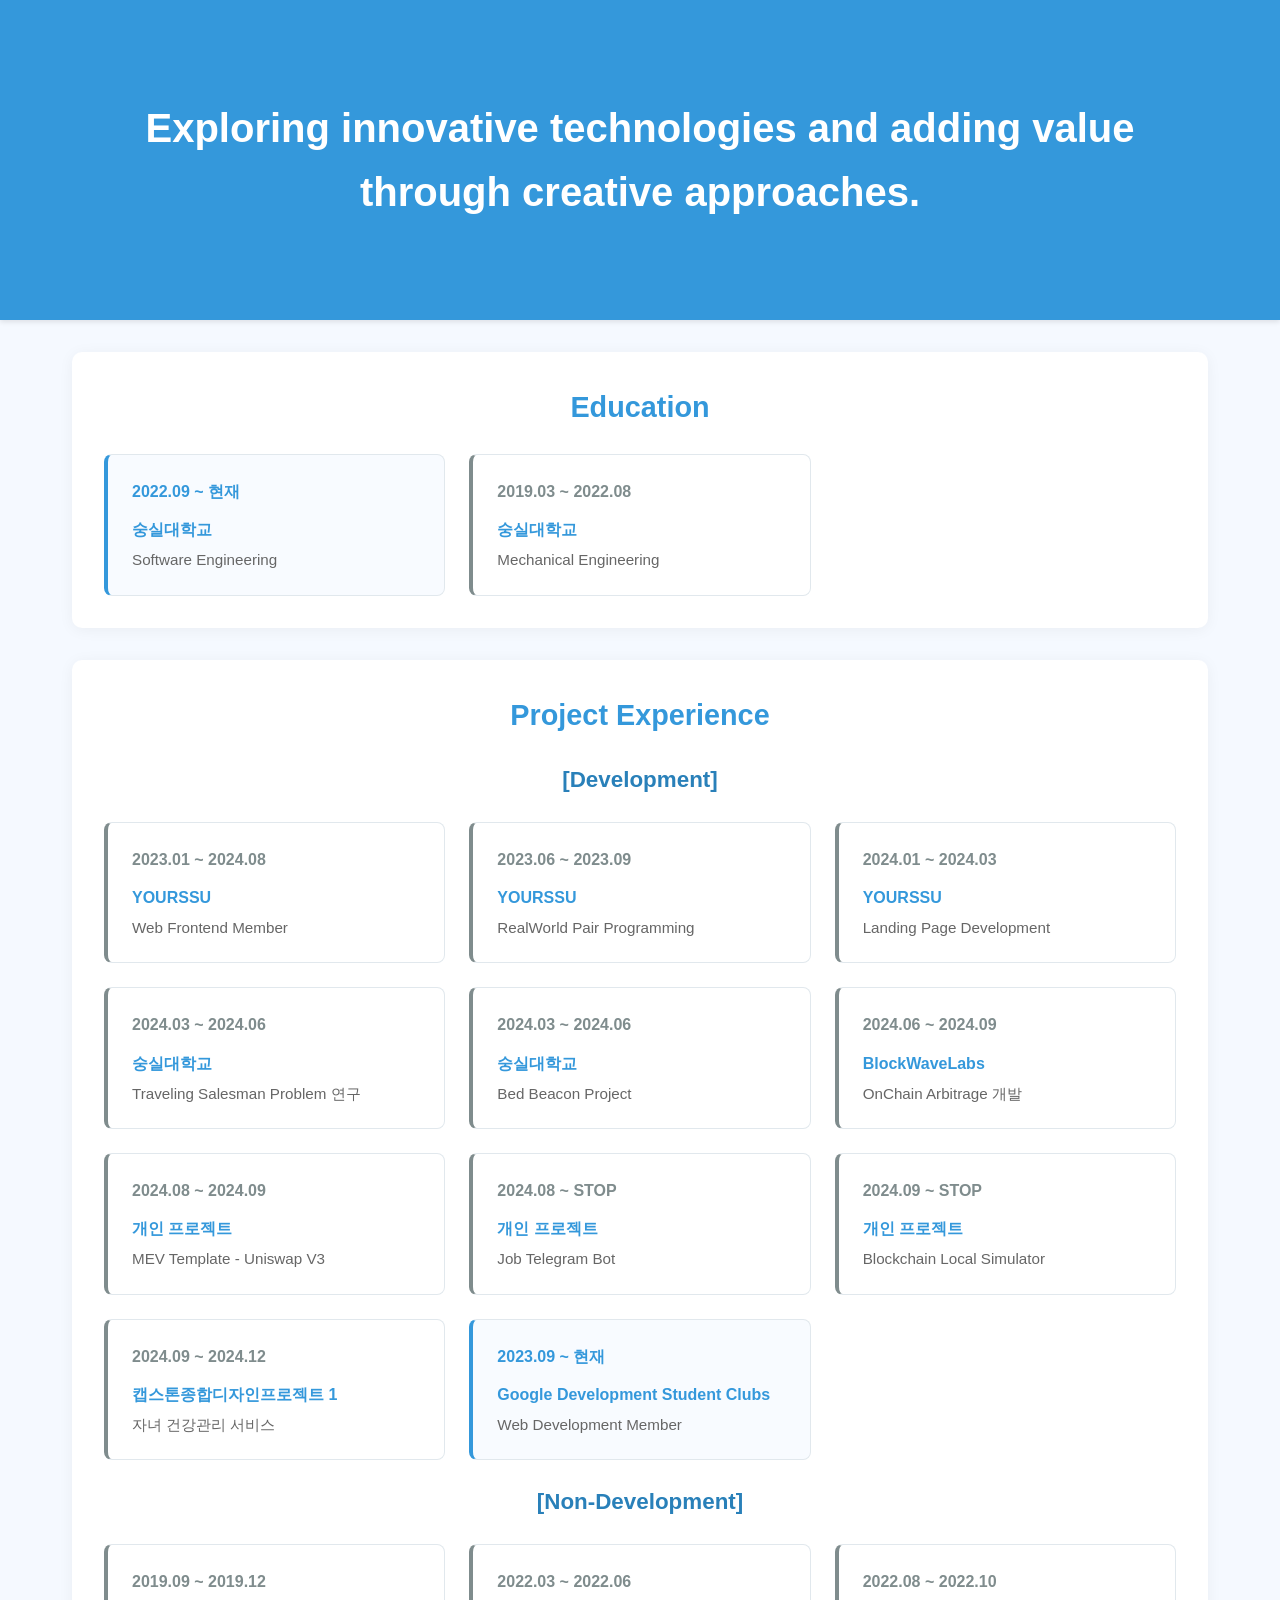
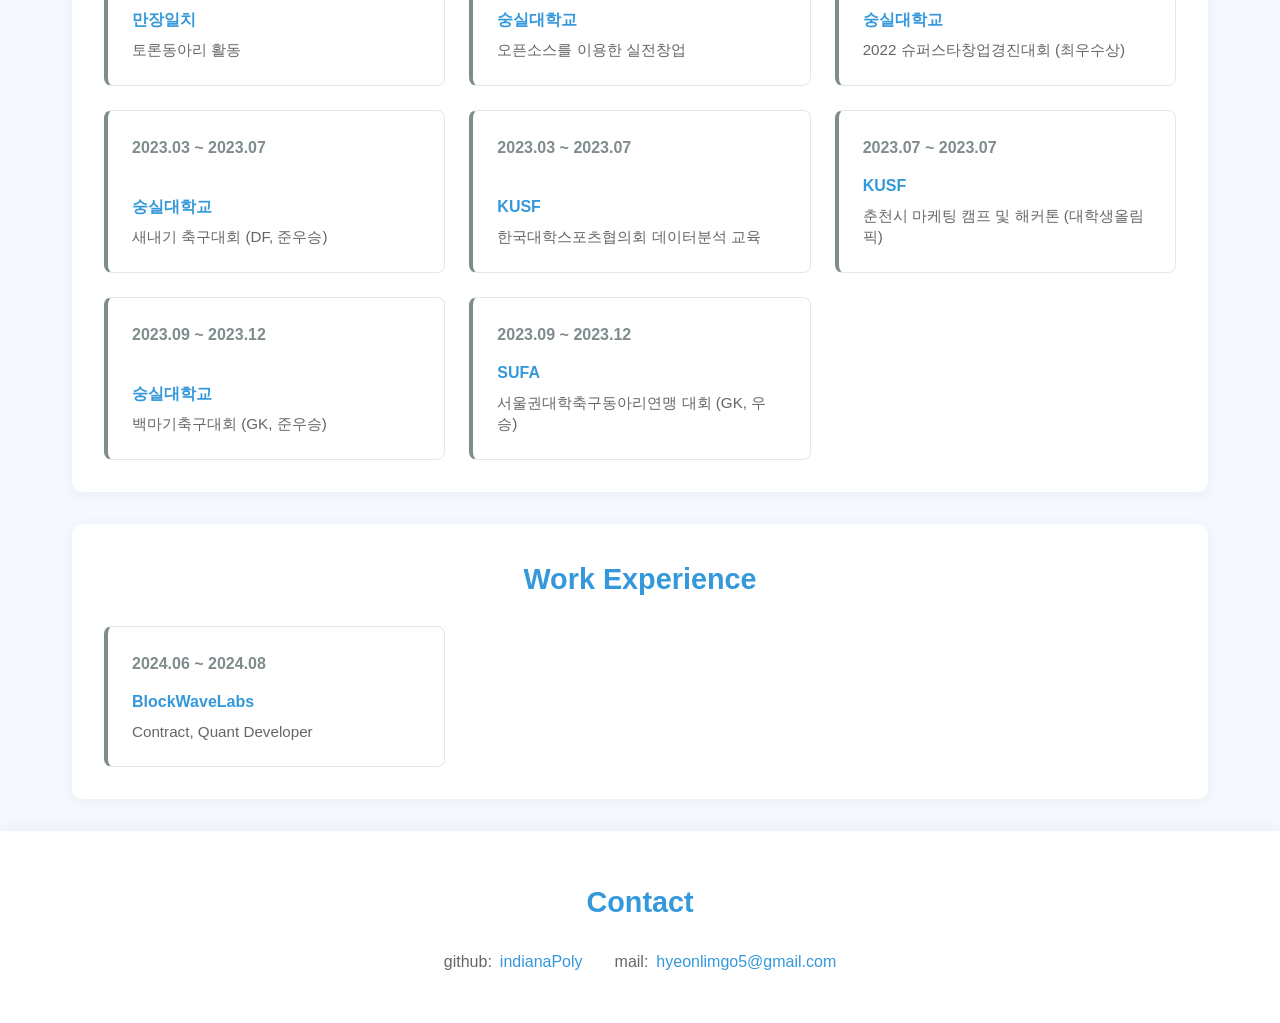
==== commit 8e0a9874: "Update index.html" ====
--- a/index.html
+++ b/index.html
@@ -244,102 +244,102 @@
             
             <h4>[Development]</h4>
             <div class="project-grid">
+                <a href="https://yourssu.com/">
+                    <div class="card completed">
+                        <h5 class="date">2023.01 ~ 2024.08</h5>
+                        <div class="description">
+                            <div class="organization">YOURSSU</div>
+                            <div class="activity">Web Frontend Member</div>
+                        </div>
+                    </div>
+                </a>
+                <a href="https://github.com/indianaPoly/realword_PB">
+                    <div class="card completed">
+                        <h5 class="date">2023.06 ~ 2023.09</h5>
+                        <div class="description">
+                            <div class="organization">YOURSSU</div>
+                            <div class="activity">RealWorld Pair Programming</div>
+                        </div>
+                    </div>
+                </a>
+                <a href="https://github.com/yourssu/Yourssu-landing-page">
+                    <div class="card completed">
+                        <h5 class="date">2024.01 ~ 2024.03</h5>
+                        <div class="description">
+                            <div class="organization">YOURSSU</div>
+                            <div class="activity">Landing Page Development</div>
+                        </div>
+                    </div>
+                </a>
+                <a href="https://github.com/indianaPoly/ai-tsp">
+                    <div class="card completed">
+                        <h5 class="date">2024.03 ~ 2024.06</h5>
+                        <div class="description">
+                            <div class="organization">숭실대학교</div>
+                            <div class="activity">Traveling Salesman Problem 연구</div>
+                        </div>
+                    </div>
+                </a>
+                <a href="https://github.com/indianaPoly/frontend-bedBeacon">
+                    <div class="card completed">
+                        <h5 class="date">2024.03 ~ 2024.06</h5>
+                        <div class="description">
+                            <div class="organization">숭실대학교</div>
+                            <div class="activity">Bed Beacon Project</div>
+                        </div>
+                    </div>
+                </a>
+                <a href="https://github.com/indianaPoly/blockchain-arbitrage">
+                    <div class="card completed">
+                        <h5 class="date">2024.06 ~ 2024.09</h5>
+                        <div class="description">
+                            <div class="organization">BlockWaveLabs</div>
+                            <div class="activity">OnChain Arbitrage 개발</div>
+                        </div>
+                    </div>
+                </a>
+                <a href="https://github.com/indianaPoly/blockchain-mev">
+                    <div class="card completed">
+                        <h5 class="date">2024.08 ~ 2024.09</h5>
+                        <div class="description">
+                            <div class="organization">개인 프로젝트</div>
+                            <div class="activity">MEV Template - Uniswap V3</div>
+                        </div>
+                    </div>
+                </a>
+                <a href="https://github.com/indianaPoly/backend-telegrambot">
+                    <div class="card completed">
+                        <h5 class="date">2024.08 ~ STOP</h5>
+                        <div class="description">
+                            <div class="organization">개인 프로젝트</div>
+                            <div class="activity">Job Telegram Bot</div>
+                        </div>
+                    </div>
+                </a>
+                <a href="https://github.com/indianaPoly/blockchain-localSimulator">
+                    <div class="card completed">
+                        <h5 class="date">2024.09 ~ STOP</h5>
+                        <div class="description">
+                            <div class="organization">개인 프로젝트</div>
+                            <div class="activity">Blockchain Local Simulator</div>
+                        </div>
+                    </div>
+                </a>
+                <a href="https://github.com/indianaPoly/blockchain-vaccination_medicalHistory">
+                    <div class="card completed">
+                        <h5 class="date">2024.09 ~ 2024.12</h5>
+                        <div class="description">
+                            <div class="organization">캡스톤종합디자인프로젝트 1</div>
+                            <div class="activity">자녀 건강관리 서비스</div>
+                        </div>
+                    </div>
+                </a>
                 <a href="https://gdscsoongsil.pages.dev/">
                     <div class="card ongoing">
                         <h5 class="date">2023.09 ~ 현재</h5>
                         <div class="description">
                             <div class="organization">Google Development Student Clubs</div>
                             <div class="activity">Web Development Member</div>
-                        </div>
-                    </div>
-                </a>
-                <a href="https://github.com/indianaPoly/blockchain-localSimulator">
-                    <div class="card ongoing">
-                        <h5 class="date">2024.09 ~ 현재</h5>
-                        <div class="description">
-                            <div class="organization">개인 프로젝트</div>
-                            <div class="activity">Blockchain Local Simulator</div>
-                        </div>
-                    </div>
-                </a>
-                <a href="https://github.com/indianaPoly/go-cliApp">
-                    <div class="card ongoing">
-                        <h5 class="date">2024.09 ~ 현재</h5>
-                        <div class="description">
-                            <div class="organization">개인 프로젝트</div>
-                            <div class="activity">GO LANG CLI-APPLICATION</div>
-                        </div>
-                    </div>
-                </a>
-                <a href="https://yourssu.com/">
-                    <div class="card completed">
-                        <h5 class="date">2023.01 ~ 2024.08</h5>
-                        <div class="description">
-                            <div class="organization">YOURSSU</div>
-                            <div class="activity">Web Frontend Member</div>
-                        </div>
-                    </div>
-                </a>
-                <a href="https://github.com/indianaPoly/realword_PB">
-                    <div class="card completed">
-                        <h5 class="date">2023.06 ~ 2023.09</h5>
-                        <div class="description">
-                            <div class="organization">YOURSSU</div>
-                            <div class="activity">RealWorld Pair Programming</div>
-                        </div>
-                    </div>
-                </a>
-                <a href="https://github.com/yourssu/Yourssu-landing-page">
-                    <div class="card completed">
-                        <h5 class="date">2024.01 ~ 2024.03</h5>
-                        <div class="description">
-                            <div class="organization">YOURSSU</div>
-                            <div class="activity">Landing Page Development</div>
-                        </div>
-                    </div>
-                </a>
-                <a href="https://github.com/indianaPoly/ai-tsp">
-                    <div class="card completed">
-                        <h5 class="date">2024.03 ~ 2024.06</h5>
-                        <div class="description">
-                            <div class="organization">숭실대학교</div>
-                            <div class="activity">Traveling Salesman Problem 연구</div>
-                        </div>
-                    </div>
-                </a>
-                <a href="https://github.com/indianaPoly/frontend-bedBeacon">
-                    <div class="card completed">
-                        <h5 class="date">2024.03 ~ 2024.06</h5>
-                        <div class="description">
-                            <div class="organization">숭실대학교</div>
-                            <div class="activity">Bed Beacon Project</div>
-                        </div>
-                    </div>
-                </a>
-                <a href="https://github.com/indianaPoly/blockchain-arbitrage">
-                    <div class="card completed">
-                        <h5 class="date">2024.06 ~ 2024.09</h5>
-                        <div class="description">
-                            <div class="organization">BlockWaveLabs</div>
-                            <div class="activity">OnChain Arbitrage 개발</div>
-                        </div>
-                    </div>
-                </a>
-                <a href="https://github.com/indianaPoly/blockchain-mev">
-                    <div class="card completed">
-                        <h5 class="date">2024.08 ~ 2024.09</h5>
-                        <div class="description">
-                            <div class="organization">개인 프로젝트</div>
-                            <div class="activity">MEV Template - Uniswap V3</div>
-                        </div>
-                    </div>
-                </a>
-                <a href="https://github.com/indianaPoly/backend-telegrambot">
-                    <div class="card completed">
-                        <h5 class="date">2024.08 ~ STOP</h5>
-                        <div class="description">
-                            <div class="organization">개인 프로젝트</div>
-                            <div class="activity">Job Telegram Bot</div>
                         </div>
                     </div>
                 </a>
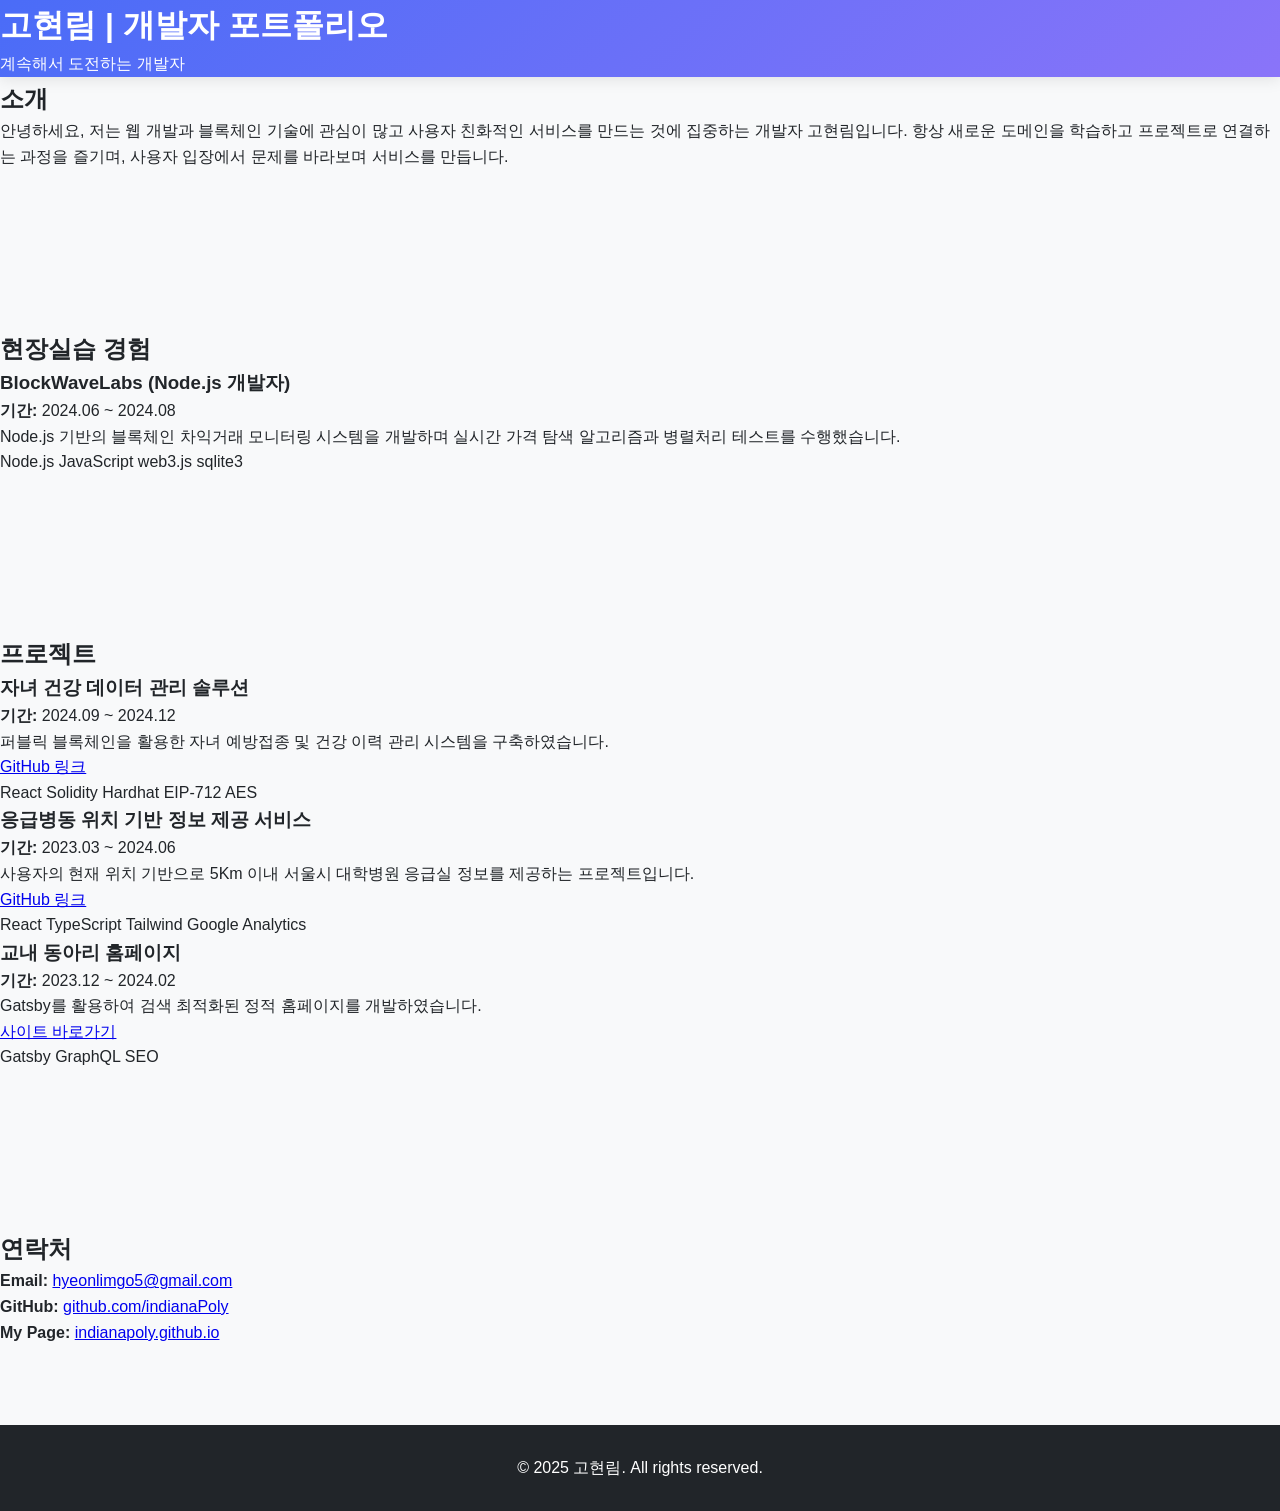
==== commit c3641347: "Update index.html" ====
--- a/index.html
+++ b/index.html
@@ -1,439 +1,980 @@
 <!DOCTYPE html>
-<html>
+<html lang="ko">
 <head>
     <meta charset="UTF-8">
-    <meta name="description" content="고현림의 포트폴리오입니다. Portfolio of Ko Hyeon Lim">
-    <meta name="author" content="고현림">
     <meta name="viewport" content="width=device-width, initial-scale=1.0">
-    <title>고현림 - Ko Hyeon Lim</title>
+    <title>고현림 | 개발자 포트폴리오</title>
+    <meta name="description" content="계속해서 도전하는 개발자 고현림의 포트폴리오입니다.">
+    <link rel="stylesheet" href="https://cdnjs.cloudflare.com/ajax/libs/font-awesome/6.4.0/css/all.min.css">
+    <link rel="stylesheet" href="https://cdnjs.cloudflare.com/ajax/libs/animate.css/4.1.1/animate.min.css">
     <style>
-        /* 기존 스타일 유지 */
+        :root {
+            --primary: #4a6cf7;
+            --primary-dark: #3b5fe2;
+            --secondary: #6c757d;
+            --dark: #212529;
+            --light: #f8f9fa;
+            --gray: #6c757d;
+            --gray-light: #e9ecef;
+            --success: #56CE8B;
+            --gradient: linear-gradient(135deg, #4a6cf7, #8a74f9);
+        }
+
         * {
             margin: 0;
             padding: 0;
             box-sizing: border-box;
-            font-family: 'Arial', sans-serif;
+            font-family: 'Segoe UI', Tahoma, Geneva, Verdana, sans-serif;
+        }
+
+        html {
+            scroll-behavior: smooth;
+            scroll-padding-top: 70px;
         }
 
         body {
-            background-color: #f5f9ff;
-            color: #333;
+            background-color: #f8f9fa;
+            color: var(--dark);
             line-height: 1.6;
         }
 
         header {
-            background-color: #3498db;
-            color: white;
-            padding: 6rem 0;
-            text-align: center;
-            margin-bottom: 2rem;
-            box-shadow: 0 2px 5px rgba(0, 0, 0, 0.1);
-        }
-
-        header h3 {
-            margin: 0;
-            font-weight: 600;
-            font-size: 2.5rem;
-            padding: 0 1rem;
-        }
-
-        .container {
+            background: var(--gradient);
+            color: white;
+            position: fixed;
+            width: 100%;
+            z-index: 1000;
+            box-shadow: 0 2px 15px rgba(0, 0, 0, 0.1);
+            transition: all 0.3s ease;
+        }
+
+        .header-container {
+            display: flex;
+            justify-content: space-between;
+            align-items: center;
+            padding: 15px 5%;
             max-width: 1200px;
             margin: 0 auto;
-            padding: 0 2rem;
-        }
-
-        .section {
+        }
+
+        .logo {
+            font-size: 1.5rem;
+            font-weight: 700;
+            transition: all 0.3s ease;
+        }
+
+        .logo:hover {
+            transform: scale(1.05);
+        }
+
+        nav ul {
+            display: flex;
+            list-style: none;
+        }
+
+        nav ul li {
+            margin-left: 25px;
+        }
+
+        nav ul li a {
+            color: white;
+            text-decoration: none;
+            font-weight: 500;
+            position: relative;
+            transition: all 0.3s ease;
+        }
+
+        nav ul li a:after {
+            content: '';
+            position: absolute;
+            width: 0;
+            height: 2px;
             background: white;
-            border-radius: 10px;
-            padding: 2rem;
-            margin: 2rem 0;
-            box-shadow: 0 2px 15px rgba(0, 0, 0, 0.05);
-        }
-
-        .section h3 {
-            color: #3498db;
-            margin-bottom: 1.5rem;
+            bottom: -5px;
+            left: 0;
+            transition: width 0.3s ease;
+        }
+
+        nav ul li a:hover:after {
+            width: 100%;
+        }
+
+        .mobile-menu-btn {
+            display: none;
+            cursor: pointer;
+            background: transparent;
+            border: none;
+            color: white;
+            font-size: 1.5rem;
+        }
+
+        .main-container {
+            max-width: 1200px;
+            margin: 0 auto;
+            padding: 0 20px;
+        }
+
+        section {
+            padding: 80px 0;
+        }
+
+        .hero {
+            height: 100vh;
+            display: flex;
+            align-items: center;
+            background-image: url('data:image/svg+xml;charset=utf8,%3Csvg xmlns="http://www.w3.org/2000/svg" viewBox="0 0 1440 320"%3E%3Cpath fill="%234a6cf7" fill-opacity="0.1" d="M0,64L48,80C96,96,192,128,288,144C384,160,480,160,576,138.7C672,117,768,75,864,64C960,53,1056,75,1152,101.3C1248,128,1344,160,1392,176L1440,192L1440,320L1392,320C1344,320,1248,320,1152,320C1056,320,960,320,864,320C768,320,672,320,576,320C480,320,384,320,288,320C192,320,96,320,48,320L0,320Z"%3E%3C/path%3E%3C/svg%3E');
+            background-repeat: no-repeat;
+            background-position: bottom;
+            background-size: 100%;
+            position: relative;
+        }
+
+        .hero-content {
+            max-width: 800px;
+        }
+
+        .hero-title {
+            font-size: 3rem;
+            font-weight: 700;
+            margin-bottom: 20px;
+            position: relative;
+            display: inline-block;
+        }
+
+        .hero-title:after {
+            content: '';
+            position: absolute;
+            width: 70px;
+            height: 4px;
+            background: var(--primary);
+            bottom: -10px;
+            left: 0;
+        }
+
+        .hero-subtitle {
+            font-size: 1.5rem;
+            color: var(--secondary);
+            margin-bottom: 30px;
+            font-weight: 400;
+        }
+
+        .hero-text {
+            margin-bottom: 40px;
+            font-size: 1.1rem;
+            color: var(--dark);
+        }
+
+        .hero-cta {
+            display: inline-block;
+            background: var(--gradient);
+            color: white;
+            text-decoration: none;
+            padding: 12px 30px;
+            border-radius: 5px;
+            font-weight: 500;
+            transition: all 0.3s ease;
+            box-shadow: 0 5px 15px rgba(74, 108, 247, 0.3);
+        }
+
+        .hero-cta:hover {
+            transform: translateY(-3px);
+            box-shadow: 0 8px 25px rgba(74, 108, 247, 0.5);
+        }
+
+        .section-title {
             text-align: center;
-            font-size: 1.8rem;
-        }
-
-        .section h4 {
-            color: #2980b9;
-            margin: 1.5rem 0;
-            text-align: center;
-            font-size: 1.4rem;
+            font-size: 2.5rem;
+            margin-bottom: 50px;
+            position: relative;
+            display: inline-block;
+            left: 50%;
+            transform: translateX(-50%);
+        }
+
+        .section-title:after {
+            content: '';
+            position: absolute;
+            width: 70px;
+            height: 4px;
+            background: var(--primary);
+            bottom: -10px;
+            left: 50%;
+            transform: translateX(-50%);
+        }
+
+        .card {
+            background: white;
+            border-radius: 8px;
+            box-shadow: 0 10px 30px rgba(0, 0, 0, 0.05);
+            padding: 30px;
+            margin-bottom: 30px;
+            transition: all 0.3s ease;
+            border-top: 4px solid transparent;
+        }
+
+        .card:hover {
+            transform: translateY(-5px);
+            box-shadow: 0 15px 40px rgba(0, 0, 0, 0.1);
+            border-top: 4px solid var(--primary);
+        }
+
+        .experience-item {
+            margin-bottom: 40px;
+        }
+
+        .experience-title {
+            display: flex;
+            justify-content: space-between;
+            align-items: center;
+            margin-bottom: 10px;
+        }
+
+        .experience-title h3 {
+            font-size: 1.5rem;
+            font-weight: 600;
+            color: var(--dark);
+        }
+
+        .experience-date {
+            background: var(--gray-light);
+            color: var(--gray);
+            padding: 5px 12px;
+            border-radius: 20px;
+            font-size: 0.85rem;
+        }
+
+        .experience-company {
+            font-size: 1.1rem;
+            color: var(--primary);
+            margin-bottom: 10px;
+            font-weight: 500;
+        }
+
+        .tech-stack {
+            display: flex;
+            flex-wrap: wrap;
+            margin: 15px 0;
+        }
+
+        .tech-item {
+            background: var(--light);
+            color: var(--primary);
+            padding: 5px 12px;
+            border-radius: 20px;
+            margin: 0 8px 8px 0;
+            font-size: 0.85rem;
+            transition: all 0.3s ease;
         }
 
         .project-grid {
             display: grid;
-            grid-template-columns: repeat(3, 1fr);
-            gap: 1.5rem;
-            margin-top: 1.5rem;
-        }
-
-        .card {
-            background: #ffffff;
+            grid-template-columns: repeat(auto-fill, minmax(340px, 1fr));
+            gap: 30px;
+        }
+
+        .project-card {
+            background: white;
             border-radius: 8px;
-            padding: 1.5rem;
-            transition: transform 0.2s ease;
-            border: 1px solid #e1e8ed;
+            overflow: hidden;
+            box-shadow: 0 10px 30px rgba(0, 0, 0, 0.05);
+            transition: all 0.3s ease;
             height: 100%;
             display: flex;
             flex-direction: column;
-            justify-content: space-between;
-        }
-
-        .card:hover {
+        }
+
+        .project-card:hover {
+            transform: translateY(-5px);
+            box-shadow: 0 15px 40px rgba(0, 0, 0, 0.1);
+        }
+
+        .project-image {
+            height: 200px;
+            overflow: hidden;
+            position: relative;
+        }
+
+        .project-image img {
+            width: 100%;
+            height: 100%;
+            object-fit: cover;
+            transition: all 0.5s ease;
+        }
+
+        .project-card:hover .project-image img {
+            transform: scale(1.05);
+        }
+
+        .project-content {
+            padding: 25px;
+            flex-grow: 1;
+            display: flex;
+            flex-direction: column;
+        }
+
+        .project-title {
+            font-size: 1.4rem;
+            margin-bottom: 10px;
+            font-weight: 600;
+            color: var(--dark);
+        }
+
+        .project-description {
+            color: var(--secondary);
+            margin-bottom: 20px;
+            flex-grow: 1;
+        }
+
+        .project-tech {
+            display: flex;
+            flex-wrap: wrap;
+            margin-bottom: 20px;
+        }
+
+        .project-link {
+            display: inline-block;
+            color: var(--primary);
+            text-decoration: none;
+            font-weight: 500;
+            transition: all 0.3s ease;
+            margin-top: auto;
+        }
+
+        .project-link:hover {
+            color: var(--primary-dark);
+            transform: translateX(5px);
+        }
+
+        .project-link i {
+            margin-left: 5px;
+            transition: all 0.3s ease;
+        }
+
+        .project-link:hover i {
+            transform: translateX(3px);
+        }
+
+        .skills {
+            background-color: white;
+        }
+
+        .skill-category {
+            margin-bottom: 40px;
+        }
+
+        .skill-category h3 {
+            font-size: 1.5rem;
+            margin-bottom: 20px;
+            color: var(--dark);
+            font-weight: 600;
+        }
+
+        .skill-grid {
+            display: grid;
+            grid-template-columns: repeat(auto-fill, minmax(150px, 1fr));
+            gap: 20px;
+        }
+
+        .skill-item {
+            background: white;
+            padding: 15px;
+            border-radius: 8px;
+            text-align: center;
+            box-shadow: 0 5px 15px rgba(0, 0, 0, 0.05);
+            transition: all 0.3s ease;
+        }
+
+        .skill-item:hover {
+            transform: translateY(-5px);
+            box-shadow: 0 10px 25px rgba(0, 0, 0, 0.1);
+        }
+
+        .skill-icon {
+            font-size: 2.5rem;
+            margin-bottom: 10px;
+            color: var(--primary);
+        }
+
+        .skill-name {
+            font-weight: 500;
+        }
+
+        .contact {
+            background-color: white;
+        }
+
+        .contact-form {
+            max-width: 700px;
+            margin: 0 auto;
+        }
+
+        .form-group {
+            margin-bottom: 20px;
+        }
+
+        .form-label {
+            display: block;
+            margin-bottom: 8px;
+            font-weight: 500;
+            color: var(--dark);
+        }
+
+        .form-control {
+            width: 100%;
+            padding: 12px 15px;
+            border: 1px solid var(--gray-light);
+            border-radius: 5px;
+            font-size: 1rem;
+            transition: all 0.3s ease;
+        }
+
+        .form-control:focus {
+            outline: none;
+            border-color: var(--primary);
+            box-shadow: 0 0 0 3px rgba(74, 108, 247, 0.2);
+        }
+
+        textarea.form-control {
+            min-height: 150px;
+            resize: vertical;
+        }
+
+        .btn-primary {
+            background: var(--gradient);
+            color: white;
+            padding: 12px 30px;
+            border: none;
+            border-radius: 5px;
+            font-size: 1rem;
+            font-weight: 500;
+            cursor: pointer;
+            transition: all 0.3s ease;
+            box-shadow: 0 5px 15px rgba(74, 108, 247, 0.3);
+        }
+
+        .btn-primary:hover {
             transform: translateY(-3px);
-            box-shadow: 0 4px 15px rgba(0, 0, 0, 0.1);
-        }
-
-        /* 진행중/완료된 프로젝트 스타일 */
-        .ongoing {
-            border-left: 4px solid #3498db;
-            background-color: #f8fbff;
-        }
-        
-        .ongoing .date {
-            color: #3498db !important;
-        }
-
-        .ongoing:hover {
-            background-color: #f0f7ff;
-        }
-
-        .completed {
-            border-left: 4px solid #7f8c8d;
-            background-color: #ffffff;
-        }
-
-        .completed .date {
-            color: #7f8c8d !important;
-        }
-
-        /* 새로운 description 스타일 */
-        .date {
-            font-weight: bold;
-            margin-bottom: 0.8rem;
-            font-size: 1rem;
-        }
-
-        .description .organization {
-            color: #3498db;
+            box-shadow: 0 8px 25px rgba(74, 108, 247, 0.5);
+        }
+
+        .contact-info {
+            display: flex;
+            flex-wrap: wrap;
+            justify-content: center;
+            margin-top: 50px;
+        }
+
+        .contact-item {
+            display: flex;
+            align-items: center;
+            margin: 0 20px 20px;
+        }
+
+        .contact-icon {
+            width: 50px;
+            height: 50px;
+            background: var(--light);
+            border-radius: 50%;
+            display: flex;
+            justify-content: center;
+            align-items: center;
+            margin-right: 15px;
+            color: var(--primary);
+            font-size: 1.2rem;
+            transition: all 0.3s ease;
+        }
+
+        .contact-item:hover .contact-icon {
+            background: var(--primary);
+            color: white;
+            transform: scale(1.1);
+        }
+
+        .contact-text a {
+            color: var(--dark);
+            text-decoration: none;
+            transition: all 0.3s ease;
+        }
+
+        .contact-text a:hover {
+            color: var(--primary);
+        }
+
+        footer {
+            background: var(--dark);
+            color: white;
+            text-align: center;
+            padding: 30px 0;
+        }
+
+        .footer-content {
+            max-width: 1200px;
+            margin: 0 auto;
+            padding: 0 20px;
+        }
+
+        .social-links {
+            margin-bottom: 20px;
+        }
+
+        .social-links a {
+            color: white;
+            margin: 0 10px;
+            font-size: 1.5rem;
+            transition: all 0.3s ease;
+        }
+
+        .social-links a:hover {
+            color: var(--primary);
+            transform: translateY(-3px);
+        }
+
+        .footer-text {
+            color: var(--gray);
+        }
+
+        /* Modal Styles */
+        .modal {
+            display: none;
+            position: fixed;
+            z-index: 2000;
+            top: 0;
+            left: 0;
+            width: 100%;
+            height: 100%;
+            background-color: rgba(0, 0, 0, 0.7);
+            overflow-y: auto;
+            transition: all 0.3s ease;
+        }
+
+        .modal-content {
+            background-color: white;
+            max-width: 800px;
+            margin: 50px auto;
+            border-radius: 8px;
+            overflow: hidden;
+            box-shadow: 0 10px 40px rgba(0, 0, 0, 0.2);
+            animation: modalFadeIn 0.4s;
+        }
+
+        @keyframes modalFadeIn {
+            from {
+                opacity: 0;
+                transform: translateY(-50px);
+            }
+            to {
+                opacity: 1;
+                transform: translateY(0);
+            }
+        }
+
+        .modal-header {
+            background: var(--gradient);
+            color: white;
+            padding: 20px;
+            position: relative;
+        }
+
+        .close {
+            position: absolute;
+            top: 20px;
+            right: 20px;
+            color: white;
+            font-size: 1.5rem;
+            cursor: pointer;
+            transition: all 0.3s ease;
+        }
+
+        .close:hover {
+            transform: scale(1.2);
+        }
+
+        .modal-body {
+            padding: 30px;
+        }
+
+        .modal-title {
+            font-size: 1.8rem;
+            margin-bottom: 5px;
+        }
+
+        .modal-subtitle {
+            font-size: 1.1rem;
+            color: rgba(255, 255, 255, 0.8);
+        }
+
+        .modal-image {
+            width: 100%;
+            height: 300px;
+            object-fit: cover;
+        }
+
+        .modal-details {
+            margin: 30px 0;
+        }
+
+        .modal-detail-item {
+            margin-bottom: 20px;
+        }
+
+        .modal-detail-title {
+            font-size: 1.2rem;
             font-weight: 600;
-            margin-bottom: 0.4rem;
-            font-size: 1rem;
-        }
-
-        .description .activity {
-            color: #666;
-            font-size: 0.95rem;
-            line-height: 1.4;
-        }
-
-        a {
-            text-decoration: none;
-            color: inherit;
-            display: block;
-        }
-
-        /* 기존 스타일 계속... */
-
-        @media (max-width: 1200px) {
-            .project-grid {
-                grid-template-columns: repeat(2, 1fr);
+            margin-bottom: 10px;
+            color: var(--primary);
+        }
+
+        /* Back to top button */
+        .back-to-top {
+            position: fixed;
+            bottom: 30px;
+            right: 30px;
+            background: var(--primary);
+            color: white;
+            width: 50px;
+            height: 50px;
+            border-radius: 50%;
+            display: flex;
+            justify-content: center;
+            align-items: center;
+            cursor: pointer;
+            opacity: 0;
+            visibility: hidden;
+            transition: all 0.3s ease;
+            box-shadow: 0 5px 15px rgba(0, 0, 0, 0.1);
+            z-index: 999;
+        }
+
+        .back-to-top.show {
+            opacity: 1;
+            visibility: visible;
+        }
+
+        .back-to-top:hover {
+            background: var(--primary-dark);
+            transform: translateY(-3px);
+        }
+
+        .btn-view-details {
+            background: var(--light);
+            color: var(--dark);
+            border: none;
+            padding: 8px 15px;
+            border-radius: 5px;
+            cursor: pointer;
+            font-weight: 500;
+            transition: all 0.3s ease;
+        }
+
+        .btn-view-details:hover {
+            background: var(--primary);
+            color: white;
+        }
+
+        .achievement {
+            font-weight: 600;
+            margin-bottom: 5px;
+        }
+
+        /* Responsive Styles */
+        @media (max-width: 992px) {
+            .hero-title {
+                font-size: 2.5rem;
+            }
+            
+            .hero-subtitle {
+                font-size: 1.3rem;
+            }
+            
+            .section-title {
+                font-size: 2rem;
             }
         }
 
         @media (max-width: 768px) {
+            .header-container {
+                padding: 15px 5%;
+            }
+            
+            nav {
+                position: absolute;
+                top: 70px;
+                left: 0;
+                background: var(--gradient);
+                width: 100%;
+                max-height: 0;
+                overflow: hidden;
+                transition: max-height 0.3s ease;
+            }
+            
+            nav.active {
+                max-height: 300px;
+                box-shadow: 0 5px 15px rgba(0, 0, 0, 0.1);
+            }
+            
+            nav ul {
+                flex-direction: column;
+                padding: 20px 0;
+            }
+            
+            nav ul li {
+                margin: 0;
+                text-align: center;
+                padding: 12px 0;
+            }
+            
+            .mobile-menu-btn {
+                display: block;
+            }
+
+            .hero-title {
+                font-size: 2rem;
+            }
+            
+            .hero-subtitle {
+                font-size: 1.1rem;
+            }
+            
+            .section-title {
+                font-size: 1.8rem;
+            }
+            
             .project-grid {
                 grid-template-columns: 1fr;
             }
-
-            header {
-                padding: 3rem 0;
-            }
-
-            header h3 {
+            
+            .experience-title {
+                flex-direction: column;
+                align-items: flex-start;
+            }
+            
+            .experience-date {
+                margin-top: 10px;
+            }
+        }
+
+        @media (max-width: 576px) {
+            .hero-title {
                 font-size: 1.8rem;
             }
-
-            .container {
-                padding: 0 1rem;
-            }
-        }
-
-        footer {
+            
+            .hero-subtitle {
+                font-size: 1rem;
+            }
+            
+            .section-title {
+                font-size: 1.5rem;
+            }
+            
+            .skill-grid {
+                grid-template-columns: repeat(2, 1fr);
+            }
+            
+            .contact-item {
+                flex-direction: column;
+                text-align: center;
+            }
+            
+            .contact-icon {
+                margin-right: 0;
+                margin-bottom: 10px;
+            }
+        }
+
+        /* Animation */
+        .fade-in {
+            opacity: 0;
+            transform: translateY(30px);
+            transition: opacity 0.6s ease, transform 0.6s ease;
+        }
+
+        .fade-in.appear {
+            opacity: 1;
+            transform: translateY(0);
+        }
+
+        /* Typing animation */
+        .typing-animation {
+            display: inline-block;
+            white-space: nowrap;
+            overflow: hidden;
+            border-right: 3px solid var(--primary);
+            animation: typing 3.5s steps(40, end), blink-caret 0.75s step-end infinite;
+        }
+
+        @keyframes typing {
+            from { width: 0 }
+            to { width: 100% }
+        }
+
+        @keyframes blink-caret {
+            from, to { border-color: transparent }
+            50% { border-color: var(--primary) }
+        }
+
+        /* Progress Bar */
+        .progress-container {
+            width: 100%;
+            height: 3px;
+            position: fixed;
+            top: 0;
+            left: 0;
+            z-index: 1001;
+        }
+
+        .progress-bar {
+            height: 100%;
+            background: var(--success);
+            width: 0%;
+        }
+        
+        /* Theme toggle */
+        .theme-toggle {
+            position: fixed;
+            top: 20px;
+            right: 20px;
+            z-index: 1002;
             background: white;
-            padding: 3rem 0;
-            margin-top: 2rem;
-            text-align: center;
-            box-shadow: 0 -2px 15px rgba(0, 0, 0, 0.05);
-        }
-        
-        .contact-container {
+            border-radius: 50%;
+            width: 40px;
+            height: 40px;
             display: flex;
             justify-content: center;
-            gap: 2rem;
-            margin-top: 1.5rem;
-        }
-        
-        footer h3 {
-            color: #3498db;
-            margin-bottom: 1rem;
-            font-size: 1.8rem;
-        }
-        
-        .contact-item {
-            display: flex;
             align-items: center;
-            gap: 0.5rem;
-            color: #666;
-        }
-        
-        .contact-item a {
-            color: #3498db;
-            text-decoration: none;
-            transition: color 0.2s ease;
-        }
-        
-        .contact-item a:hover {
-            color: #2980b9;
-            text-decoration: underline;
-        }
-        
-        @media (max-width: 768px) {
-            .contact-container {
-                flex-direction: column;
-                gap: 1rem;
-            }
+            cursor: pointer;
+            box-shadow: 0 2px 10px rgba(0, 0, 0, 0.1);
+            transition: all 0.3s ease;
+        }
+
+        .theme-toggle:hover {
+            transform: scale(1.1);
+        }
+
+        body.dark-mode {
+            background-color: #121212;
+            color: #e1e1e1;
+        }
+
+        body.dark-mode .card,
+        body.dark-mode .project-card,
+        body.dark-mode .modal-content,
+        body.dark-mode .skill-item {
+            background-color: #1e1e1e;
+            color: #e1e1e1;
+        }
+
+        body.dark-mode .project-title,
+        body.dark-mode .section-title,
+        body.dark-mode .hero-title,
+        body.dark-mode .experience-title h3,
+        body.dark-mode .skill-category h3,
+        body.dark-mode .form-label {
+            color: #ffffff;
+        }
+
+        body.dark-mode .hero-text,
+        body.dark-mode .project-description,
+        body.dark-mode .form-control {
+            color: #c5c5c5;
+        }
+
+        body.dark-mode .tech-item {
+            background: #2a2a2a;
+        }
+
+        body.dark-mode .form-control {
+            background: #2a2a2a;
+            border-color: #3a3a3a;
+        }
+
+        body.dark-mode .theme-toggle {
+            background: #2a2a2a;
+            color: #e1e1e1;
+        }
+
+        body.dark-mode .contact-text a {
+            color: #e1e1e1;
         }
     </style>
 </head>
 <body>
-    <header>
-        <div class="container">
-            <h3>Exploring innovative technologies and adding value through creative approaches.</h3>
-        </div>
-    </header>
-
-    <div class="container">
-        <div class="section">
-            <h3>Education</h3>
-            <div class="project-grid">
-                <div class="card ongoing">
-                    <h5 class="date">2022.09 ~ 현재</h5>
-                    <div class="description">
-                        <div class="organization">숭실대학교</div>
-                        <div class="activity">Software Engineering</div>
-                    </div>
-                </div>
-                <div class="card completed">
-                    <h5 class="date">2019.03 ~ 2022.08</h5>
-                    <div class="description">
-                        <div class="organization">숭실대학교</div>
-                        <div class="activity">Mechanical Engineering</div>
-                    </div>
-                </div>
-            </div>
-        </div>
-
-        <div class="section">
-            <h3>Project Experience</h3>
-            
-            <h4>[Development]</h4>
-            <div class="project-grid">
-                <a href="https://yourssu.com/">
-                    <div class="card completed">
-                        <h5 class="date">2023.01 ~ 2024.08</h5>
-                        <div class="description">
-                            <div class="organization">YOURSSU</div>
-                            <div class="activity">Web Frontend Member</div>
-                        </div>
-                    </div>
-                </a>
-                <a href="https://github.com/indianaPoly/realword_PB">
-                    <div class="card completed">
-                        <h5 class="date">2023.06 ~ 2023.09</h5>
-                        <div class="description">
-                            <div class="organization">YOURSSU</div>
-                            <div class="activity">RealWorld Pair Programming</div>
-                        </div>
-                    </div>
-                </a>
-                <a href="https://github.com/yourssu/Yourssu-landing-page">
-                    <div class="card completed">
-                        <h5 class="date">2024.01 ~ 2024.03</h5>
-                        <div class="description">
-                            <div class="organization">YOURSSU</div>
-                            <div class="activity">Landing Page Development</div>
-                        </div>
-                    </div>
-                </a>
-                <a href="https://github.com/indianaPoly/ai-tsp">
-                    <div class="card completed">
-                        <h5 class="date">2024.03 ~ 2024.06</h5>
-                        <div class="description">
-                            <div class="organization">숭실대학교</div>
-                            <div class="activity">Traveling Salesman Problem 연구</div>
-                        </div>
-                    </div>
-                </a>
-                <a href="https://github.com/indianaPoly/frontend-bedBeacon">
-                    <div class="card completed">
-                        <h5 class="date">2024.03 ~ 2024.06</h5>
-                        <div class="description">
-                            <div class="organization">숭실대학교</div>
-                            <div class="activity">Bed Beacon Project</div>
-                        </div>
-                    </div>
-                </a>
-                <a href="https://github.com/indianaPoly/blockchain-arbitrage">
-                    <div class="card completed">
-                        <h5 class="date">2024.06 ~ 2024.09</h5>
-                        <div class="description">
-                            <div class="organization">BlockWaveLabs</div>
-                            <div class="activity">OnChain Arbitrage 개발</div>
-                        </div>
-                    </div>
-                </a>
-                <a href="https://github.com/indianaPoly/blockchain-mev">
-                    <div class="card completed">
-                        <h5 class="date">2024.08 ~ 2024.09</h5>
-                        <div class="description">
-                            <div class="organization">개인 프로젝트</div>
-                            <div class="activity">MEV Template - Uniswap V3</div>
-                        </div>
-                    </div>
-                </a>
-                <a href="https://github.com/indianaPoly/backend-telegrambot">
-                    <div class="card completed">
-                        <h5 class="date">2024.08 ~ STOP</h5>
-                        <div class="description">
-                            <div class="organization">개인 프로젝트</div>
-                            <div class="activity">Job Telegram Bot</div>
-                        </div>
-                    </div>
-                </a>
-                <a href="https://github.com/indianaPoly/blockchain-localSimulator">
-                    <div class="card completed">
-                        <h5 class="date">2024.09 ~ STOP</h5>
-                        <div class="description">
-                            <div class="organization">개인 프로젝트</div>
-                            <div class="activity">Blockchain Local Simulator</div>
-                        </div>
-                    </div>
-                </a>
-                <a href="https://github.com/indianaPoly/blockchain-vaccination_medicalHistory">
-                    <div class="card completed">
-                        <h5 class="date">2024.09 ~ 2024.12</h5>
-                        <div class="description">
-                            <div class="organization">캡스톤종합디자인프로젝트 1</div>
-                            <div class="activity">자녀 건강관리 서비스</div>
-                        </div>
-                    </div>
-                </a>
-                <a href="https://gdscsoongsil.pages.dev/">
-                    <div class="card ongoing">
-                        <h5 class="date">2023.09 ~ 현재</h5>
-                        <div class="description">
-                            <div class="organization">Google Development Student Clubs</div>
-                            <div class="activity">Web Development Member</div>
-                        </div>
-                    </div>
-                </a>
-            </div>
-
-            <h4>[Non-Development]</h4>
-            <div class="project-grid">
-                <div class="card completed">
-                    <h5 class="date">2019.09 ~ 2019.12</h5>
-                    <div class="description">
-                        <div class="organization">만장일치</div>
-                        <div class="activity">토론동아리 활동</div>
-                    </div>
-                </div>
-                <div class="card completed">
-                    <h5 class="date">2022.03 ~ 2022.06</h5>
-                    <div class="description">
-                        <div class="organization">숭실대학교</div>
-                        <div class="activity">오픈소스를 이용한 실전창업</div>
-                    </div>
-                </div>
-                <div class="card completed">
-                    <h5 class="date">2022.08 ~ 2022.10</h5>
-                    <div class="description">
-                        <div class="organization">숭실대학교</div>
-                        <div class="activity">2022 슈퍼스타창업경진대회 (최우수상)</div>
-                    </div>
-                </div>
-                <div class="card completed">
-                    <h5 class="date">2023.03 ~ 2023.07</h5>
-                    <div class="description">
-                        <div class="organization">숭실대학교</div>
-                        <div class="activity">새내기 축구대회 (DF, 준우승)</div>
-                    </div>
-                </div>
-                <div class="card completed">
-                    <h5 class="date">2023.03 ~ 2023.07</h5>
-                    <div class="description">
-                        <div class="organization">KUSF</div>
-                        <div class="activity">한국대학스포츠협의회 데이터분석 교육</div>
-                    </div>
-                </div>
-                <div class="card completed">
-                    <h5 class="date">2023.07 ~ 2023.07</h5>
-                    <div class="description">
-                        <div class="organization">KUSF</div>
-                        <div class="activity">춘천시 마케팅 캠프 및 해커톤 (대학생올림픽)</div>
-                    </div>
-                </div>
-                <div class="card completed">
-                    <h5 class="date">2023.09 ~ 2023.12</h5>
-                    <div class="description">
-                        <div class="organization">숭실대학교</div>
-                        <div class="activity">백마기축구대회 (GK, 준우승)</div>
-                    </div>
-                </div>
-                <div class="card completed">
-                    <h5 class="date">2023.09 ~ 2023.12</h5>
-                    <div class="description">
-                        <div class="organization">SUFA</div>
-                        <div class="activity">서울권대학축구동아리연맹 대회 (GK, 우승)</div>
-                    </div>
-                </div>
-            </div>
-        </div>
-
-        <div class="section">
-            <h3>Work Experience</h3>
-            <div class="project-grid">
-                <div class="card completed">
-                    <h5 class="date">2024.06 ~ 2024.08</h5>
-                    <div class="description">
-                        <div class="organization">BlockWaveLabs</div>
-                        <div class="activity">Contract, Quant Developer</div>
-                    </div>
-                </div>
-            </div>
-        </div>
+  <header>
+    <h1>고현림 | 개발자 포트폴리오</h1>
+    <p>계속해서 도전하는 개발자</p>
+  </header>
+
+  <section id="intro">
+    <h2>소개</h2>
+    <p>안녕하세요, 저는 웹 개발과 블록체인 기술에 관심이 많고 사용자 친화적인 서비스를 만드는 것에 집중하는 개발자 고현림입니다. 항상 새로운 도메인을 학습하고 프로젝트로 연결하는 과정을 즐기며, 사용자 입장에서 문제를 바라보며 서비스를 만듭니다.</p>
+  </section>
+
+  <section id="experience">
+    <h2>현장실습 경험</h2>
+    <div class="experience">
+      <h3>BlockWaveLabs (Node.js 개발자)</h3>
+      <p><strong>기간:</strong> 2024.06 ~ 2024.08</p>
+      <p>Node.js 기반의 블록체인 차익거래 모니터링 시스템을 개발하며 실시간 가격 탐색 알고리즘과 병렬처리 테스트를 수행했습니다.</p>
+      <div>
+        <span class="tag">Node.js</span>
+        <span class="tag">JavaScript</span>
+        <span class="tag">web3.js</span>
+        <span class="tag">sqlite3</span>
+      </div>
     </div>
-
-    <footer>
-        <div class="container">
-            <h3>Contact</h3>
-            <div class="contact-container">
-                <div class="contact-item">
-                    <span>github:</span>
-                    <a href="https://github.com/indianaPoly" target="_blank">indianaPoly</a>
-                </div>
-                <div class="contact-item">
-                    <span>mail:</span>
-                    <a href="mailto:hyeonlimgo5@gmail.com">hyeonlimgo5@gmail.com</a>
-                </div>
-            </div>
-        </div>
-    </footer>
+  </section>
+
+  <section id="projects">
+    <h2>프로젝트</h2>
+
+    <div class="project">
+      <h3>자녀 건강 데이터 관리 솔루션</h3>
+      <p><strong>기간:</strong> 2024.09 ~ 2024.12</p>
+      <p>퍼블릭 블록체인을 활용한 자녀 예방접종 및 건강 이력 관리 시스템을 구축하였습니다.</p>
+      <p><a href="https://github.com/indianaPoly/blockchain-vaccination_medicalHistory" target="_blank">GitHub 링크</a></p>
+      <div>
+        <span class="tag">React</span>
+        <span class="tag">Solidity</span>
+        <span class="tag">Hardhat</span>
+        <span class="tag">EIP-712</span>
+        <span class="tag">AES</span>
+      </div>
+    </div>
+
+    <div class="project">
+      <h3>응급병동 위치 기반 정보 제공 서비스</h3>
+      <p><strong>기간:</strong> 2023.03 ~ 2024.06</p>
+      <p>사용자의 현재 위치 기반으로 5Km 이내 서울시 대학병원 응급실 정보를 제공하는 프로젝트입니다.</p>
+      <p><a href="https://github.com/indianaPoly/frontend-bedBeacon/tree/main" target="_blank">GitHub 링크</a></p>
+      <div>
+        <span class="tag">React</span>
+        <span class="tag">TypeScript</span>
+        <span class="tag">Tailwind</span>
+        <span class="tag">Google Analytics</span>
+      </div>
+    </div>
+
+    <div class="project">
+      <h3>교내 동아리 홈페이지</h3>
+      <p><strong>기간:</strong> 2023.12 ~ 2024.02</p>
+      <p>Gatsby를 활용하여 검색 최적화된 정적 홈페이지를 개발하였습니다.</p>
+      <p><a href="https://yourssu.com/" target="_blank">사이트 바로가기</a></p>
+      <div>
+        <span class="tag">Gatsby</span>
+        <span class="tag">GraphQL</span>
+        <span class="tag">SEO</span>
+      </div>
+    </div>
+  </section>
+
+  <section id="contact">
+    <h2>연락처</h2>
+    <p><strong>Email:</strong> <a href="mailto:hyeonlimgo5@gmail.com">hyeonlimgo5@gmail.com</a></p>
+    <p><strong>GitHub:</strong> <a href="https://github.com/indianaPoly" target="_blank">github.com/indianaPoly</a></p>
+    <p><strong>My Page:</strong> <a href="https://indianapoly.github.io/" target="_blank">indianapoly.github.io</a></p>
+  </section>
+
+  <footer>
+    <p>&copy; 2025 고현림. All rights reserved.</p>
+  </footer>
 </body>
 </html>
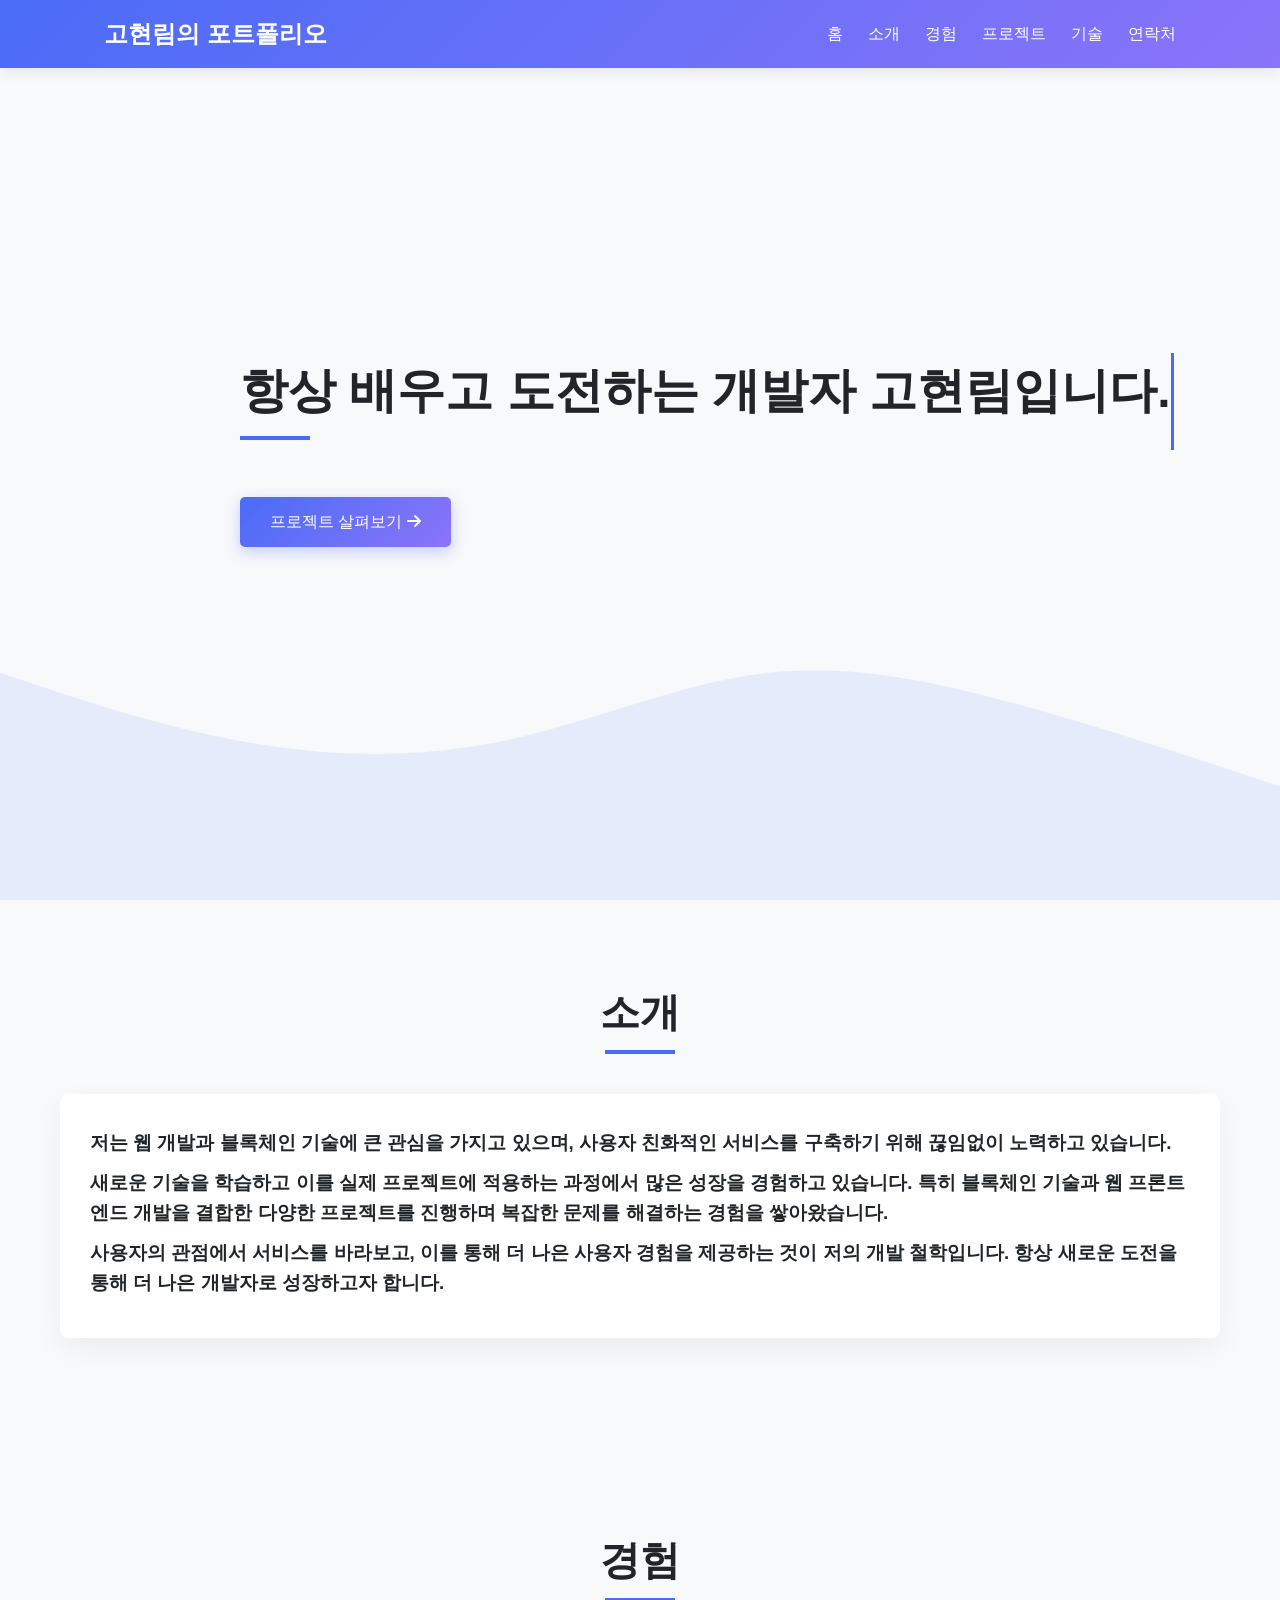
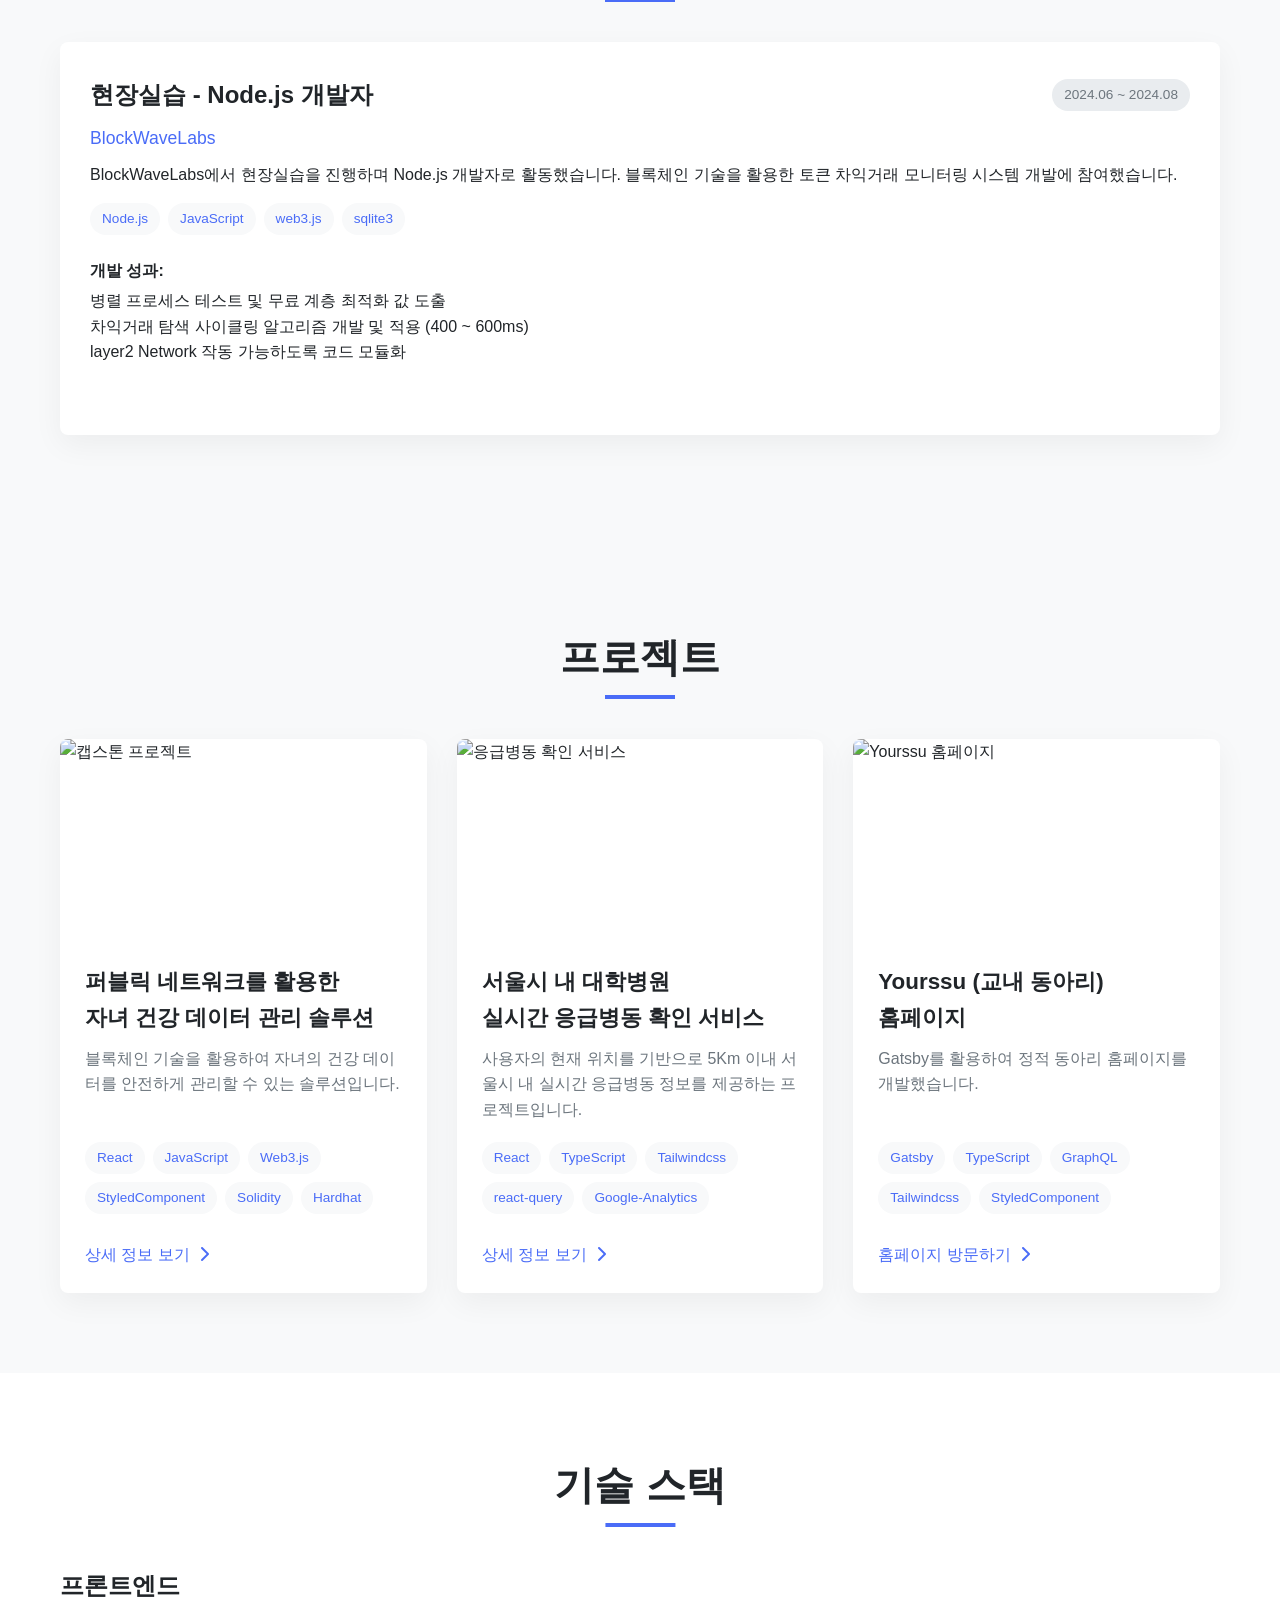
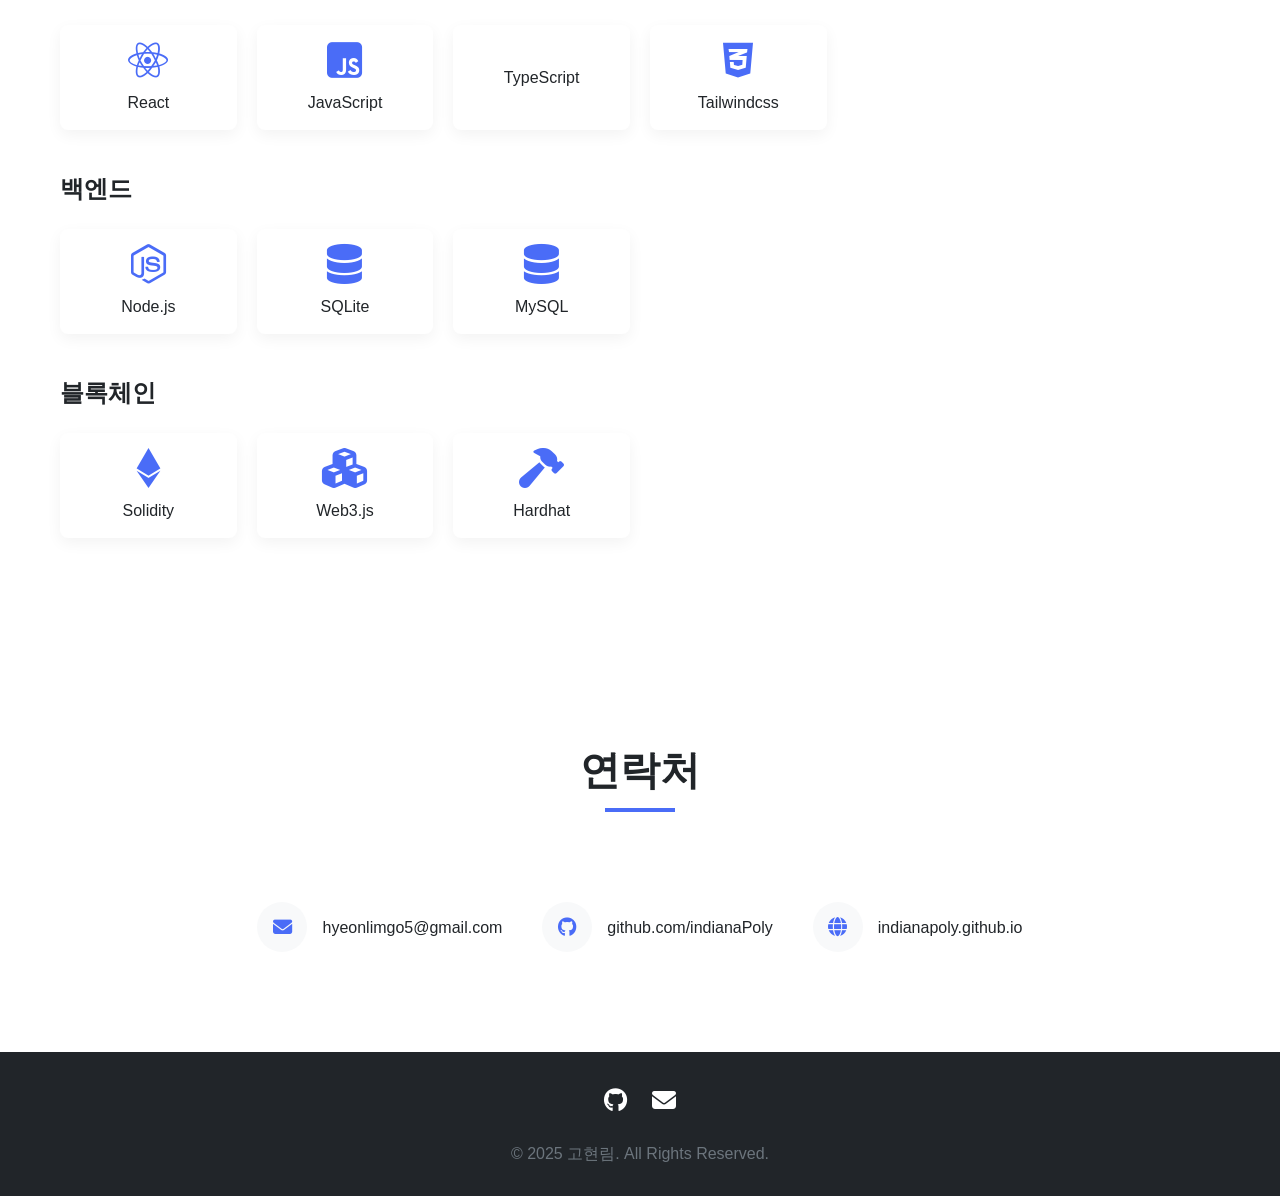
==== commit 2746ec21: "Update index.html" ====
--- a/index.html
+++ b/index.html
@@ -1,980 +1,1462 @@
 <!DOCTYPE html>
 <html lang="ko">
-<head>
-    <meta charset="UTF-8">
-    <meta name="viewport" content="width=device-width, initial-scale=1.0">
+  <head>
+    <meta charset="UTF-8" />
+    <meta name="viewport" content="width=device-width, initial-scale=1.0" />
     <title>고현림 | 개발자 포트폴리오</title>
-    <meta name="description" content="계속해서 도전하는 개발자 고현림의 포트폴리오입니다.">
-    <link rel="stylesheet" href="https://cdnjs.cloudflare.com/ajax/libs/font-awesome/6.4.0/css/all.min.css">
-    <link rel="stylesheet" href="https://cdnjs.cloudflare.com/ajax/libs/animate.css/4.1.1/animate.min.css">
+    <meta
+      name="description"
+      content="계속해서 도전하는 개발자 고현림의 포트폴리오입니다."
+    />
+    <link
+      rel="stylesheet"
+      href="https://cdnjs.cloudflare.com/ajax/libs/font-awesome/6.4.0/css/all.min.css"
+    />
+    <link
+      rel="stylesheet"
+      href="https://cdnjs.cloudflare.com/ajax/libs/animate.css/4.1.1/animate.min.css"
+    />
     <style>
-        :root {
-            --primary: #4a6cf7;
-            --primary-dark: #3b5fe2;
-            --secondary: #6c757d;
-            --dark: #212529;
-            --light: #f8f9fa;
-            --gray: #6c757d;
-            --gray-light: #e9ecef;
-            --success: #56CE8B;
-            --gradient: linear-gradient(135deg, #4a6cf7, #8a74f9);
-        }
-
-        * {
-            margin: 0;
-            padding: 0;
-            box-sizing: border-box;
-            font-family: 'Segoe UI', Tahoma, Geneva, Verdana, sans-serif;
-        }
-
-        html {
-            scroll-behavior: smooth;
-            scroll-padding-top: 70px;
-        }
-
-        body {
-            background-color: #f8f9fa;
-            color: var(--dark);
-            line-height: 1.6;
-        }
-
-        header {
-            background: var(--gradient);
-            color: white;
-            position: fixed;
-            width: 100%;
-            z-index: 1000;
-            box-shadow: 0 2px 15px rgba(0, 0, 0, 0.1);
-            transition: all 0.3s ease;
-        }
-
+      :root {
+        --primary: #4a6cf7;
+        --primary-dark: #3b5fe2;
+        --secondary: #6c757d;
+        --dark: #212529;
+        --light: #f8f9fa;
+        --gray: #6c757d;
+        --gray-light: #e9ecef;
+        --success: #56ce8b;
+        --gradient: linear-gradient(135deg, #4a6cf7, #8a74f9);
+      }
+
+      * {
+        margin: 0;
+        padding: 0;
+        box-sizing: border-box;
+        font-family: "Segoe UI", Tahoma, Geneva, Verdana, sans-serif;
+      }
+
+      html {
+        scroll-behavior: smooth;
+        scroll-padding-top: 70px;
+      }
+
+      body {
+        background-color: #f8f9fa;
+        color: var(--dark);
+        line-height: 1.6;
+      }
+
+      header {
+        background: var(--gradient);
+        color: white;
+        position: fixed;
+        width: 100%;
+        z-index: 1000;
+        box-shadow: 0 2px 15px rgba(0, 0, 0, 0.1);
+        transition: all 0.3s ease;
+      }
+
+      .header-container {
+        display: flex;
+        justify-content: space-between;
+        align-items: center;
+        padding: 15px 5%;
+        max-width: 1200px;
+        margin: 0 auto;
+      }
+
+      .logo {
+        font-size: 1.5rem;
+        font-weight: 700;
+        transition: all 0.3s ease;
+      }
+
+      .logo:hover {
+        transform: scale(1.05);
+      }
+
+      nav ul {
+        display: flex;
+        list-style: none;
+      }
+
+      nav ul li {
+        margin-left: 25px;
+      }
+
+      nav ul li a {
+        color: white;
+        text-decoration: none;
+        font-weight: 500;
+        position: relative;
+        transition: all 0.3s ease;
+      }
+
+      nav ul li a:after {
+        content: "";
+        position: absolute;
+        width: 0;
+        height: 2px;
+        background: white;
+        bottom: -5px;
+        left: 0;
+        transition: width 0.3s ease;
+      }
+
+      nav ul li a:hover:after {
+        width: 100%;
+      }
+
+      .mobile-menu-btn {
+        display: none;
+        cursor: pointer;
+        background: transparent;
+        border: none;
+        color: white;
+        font-size: 1.5rem;
+      }
+
+      .main-container {
+        max-width: 1200px;
+        margin: 0 auto;
+        padding: 0 20px;
+      }
+
+      section {
+        padding: 80px 0;
+      }
+
+      .hero {
+        height: 100vh;
+        display: flex;
+        align-items: center;
+        background-image: url('data:image/svg+xml;charset=utf8,%3Csvg xmlns="http://www.w3.org/2000/svg" viewBox="0 0 1440 320"%3E%3Cpath fill="%234a6cf7" fill-opacity="0.1" d="M0,64L48,80C96,96,192,128,288,144C384,160,480,160,576,138.7C672,117,768,75,864,64C960,53,1056,75,1152,101.3C1248,128,1344,160,1392,176L1440,192L1440,320L1392,320C1344,320,1248,320,1152,320C1056,320,960,320,864,320C768,320,672,320,576,320C480,320,384,320,288,320C192,320,96,320,48,320L0,320Z"%3E%3C/path%3E%3C/svg%3E');
+        background-repeat: no-repeat;
+        background-position: bottom;
+        background-size: 100%;
+        position: relative;
+      }
+
+      .hero-content {
+        max-width: 800px;
+      }
+
+      .hero-title {
+        font-size: 3rem;
+        font-weight: 700;
+        margin-bottom: 20px;
+        position: relative;
+        display: inline-block;
+      }
+
+      .hero-title:after {
+        content: "";
+        position: absolute;
+        width: 70px;
+        height: 4px;
+        background: var(--primary);
+        bottom: -10px;
+        left: 0;
+      }
+
+      .hero-subtitle {
+        font-size: 1.5rem;
+        color: var(--secondary);
+        margin-bottom: 30px;
+        font-weight: 400;
+      }
+
+      .hero-text {
+        margin-bottom: 40px;
+        font-size: 1.1rem;
+        color: var(--dark);
+      }
+
+      .hero-cta {
+        display: inline-block;
+        background: var(--gradient);
+        color: white;
+        text-decoration: none;
+        padding: 12px 30px;
+        border-radius: 5px;
+        font-weight: 500;
+        transition: all 0.3s ease;
+        box-shadow: 0 5px 15px rgba(74, 108, 247, 0.3);
+      }
+
+      .hero-cta:hover {
+        transform: translateY(-3px);
+        box-shadow: 0 8px 25px rgba(74, 108, 247, 0.5);
+      }
+
+      .section-title {
+        text-align: center;
+        font-size: 2.5rem;
+        margin-bottom: 50px;
+        position: relative;
+        display: inline-block;
+        left: 50%;
+        transform: translateX(-50%);
+      }
+
+      .section-title:after {
+        content: "";
+        position: absolute;
+        width: 70px;
+        height: 4px;
+        background: var(--primary);
+        bottom: -10px;
+        left: 50%;
+        transform: translateX(-50%);
+      }
+
+      .card {
+        background: white;
+        border-radius: 8px;
+        box-shadow: 0 10px 30px rgba(0, 0, 0, 0.05);
+        padding: 30px;
+        margin-bottom: 30px;
+        transition: all 0.3s ease;
+        border-top: 4px solid transparent;
+      }
+
+      .card:hover {
+        transform: translateY(-5px);
+        box-shadow: 0 15px 40px rgba(0, 0, 0, 0.1);
+        border-top: 4px solid var(--primary);
+      }
+
+      .experience-item {
+        margin-bottom: 40px;
+      }
+
+      .experience-title {
+        display: flex;
+        justify-content: space-between;
+        align-items: center;
+        margin-bottom: 10px;
+      }
+
+      .experience-title h3 {
+        font-size: 1.5rem;
+        font-weight: 600;
+        color: var(--dark);
+      }
+
+      .experience-date {
+        background: var(--gray-light);
+        color: var(--gray);
+        padding: 5px 12px;
+        border-radius: 20px;
+        font-size: 0.85rem;
+      }
+
+      .experience-company {
+        font-size: 1.1rem;
+        color: var(--primary);
+        margin-bottom: 10px;
+        font-weight: 500;
+      }
+
+      .tech-stack {
+        display: flex;
+        flex-wrap: wrap;
+        margin: 15px 0;
+      }
+
+      .tech-item {
+        background: var(--light);
+        color: var(--primary);
+        padding: 5px 12px;
+        border-radius: 20px;
+        margin: 0 8px 8px 0;
+        font-size: 0.85rem;
+        transition: all 0.3s ease;
+      }
+
+      .project-grid {
+        display: grid;
+        grid-template-columns: repeat(auto-fill, minmax(340px, 1fr));
+        gap: 30px;
+      }
+
+      .project-card {
+        background: white;
+        border-radius: 8px;
+        overflow: hidden;
+        box-shadow: 0 10px 30px rgba(0, 0, 0, 0.05);
+        transition: all 0.3s ease;
+        height: 100%;
+        display: flex;
+        flex-direction: column;
+      }
+
+      .project-card:hover {
+        transform: translateY(-5px);
+        box-shadow: 0 15px 40px rgba(0, 0, 0, 0.1);
+      }
+
+      .project-image {
+        height: 200px;
+        overflow: hidden;
+        position: relative;
+      }
+
+      .project-image img {
+        width: 100%;
+        height: 100%;
+        object-fit: cover;
+        transition: all 0.5s ease;
+      }
+
+      .project-card:hover .project-image img {
+        transform: scale(1.05);
+      }
+
+      .project-content {
+        padding: 25px;
+        flex-grow: 1;
+        display: flex;
+        flex-direction: column;
+      }
+
+      .project-title {
+        font-size: 1.4rem;
+        margin-bottom: 10px;
+        font-weight: 600;
+        color: var(--dark);
+      }
+
+      .project-description {
+        color: var(--secondary);
+        margin-bottom: 20px;
+        flex-grow: 1;
+      }
+
+      .project-tech {
+        display: flex;
+        flex-wrap: wrap;
+        margin-bottom: 20px;
+      }
+
+      .project-link {
+        display: inline-block;
+        color: var(--primary);
+        text-decoration: none;
+        font-weight: 500;
+        transition: all 0.3s ease;
+        margin-top: auto;
+      }
+
+      .project-link:hover {
+        color: var(--primary-dark);
+        transform: translateX(5px);
+      }
+
+      .project-link i {
+        margin-left: 5px;
+        transition: all 0.3s ease;
+      }
+
+      .project-link:hover i {
+        transform: translateX(3px);
+      }
+
+      .skills {
+        background-color: white;
+      }
+
+      .skill-category {
+        margin-bottom: 40px;
+      }
+
+      .skill-category h3 {
+        font-size: 1.5rem;
+        margin-bottom: 20px;
+        color: var(--dark);
+        font-weight: 600;
+      }
+
+      .skill-grid {
+        display: grid;
+        grid-template-columns: repeat(auto-fill, minmax(150px, 1fr));
+        gap: 20px;
+      }
+
+      .skill-item {
+        background: white;
+        padding: 15px;
+        border-radius: 8px;
+        text-align: center;
+        box-shadow: 0 5px 15px rgba(0, 0, 0, 0.05);
+        transition: all 0.3s ease;
+      }
+
+      .skill-item:hover {
+        transform: translateY(-5px);
+        box-shadow: 0 10px 25px rgba(0, 0, 0, 0.1);
+      }
+
+      .skill-icon {
+        font-size: 2.5rem;
+        margin-bottom: 10px;
+        color: var(--primary);
+      }
+
+      .skill-name {
+        font-weight: 500;
+      }
+
+      .contact {
+        background-color: white;
+      }
+
+      .contact-form {
+        max-width: 700px;
+        margin: 0 auto;
+      }
+
+      .form-group {
+        margin-bottom: 20px;
+      }
+
+      .form-label {
+        display: block;
+        margin-bottom: 8px;
+        font-weight: 500;
+        color: var(--dark);
+      }
+
+      .form-control {
+        width: 100%;
+        padding: 12px 15px;
+        border: 1px solid var(--gray-light);
+        border-radius: 5px;
+        font-size: 1rem;
+        transition: all 0.3s ease;
+      }
+
+      .form-control:focus {
+        outline: none;
+        border-color: var(--primary);
+        box-shadow: 0 0 0 3px rgba(74, 108, 247, 0.2);
+      }
+
+      textarea.form-control {
+        min-height: 150px;
+        resize: vertical;
+      }
+
+      .btn-primary {
+        background: var(--gradient);
+        color: white;
+        padding: 12px 30px;
+        border: none;
+        border-radius: 5px;
+        font-size: 1rem;
+        font-weight: 500;
+        cursor: pointer;
+        transition: all 0.3s ease;
+        box-shadow: 0 5px 15px rgba(74, 108, 247, 0.3);
+      }
+
+      .btn-primary:hover {
+        transform: translateY(-3px);
+        box-shadow: 0 8px 25px rgba(74, 108, 247, 0.5);
+      }
+
+      .contact-info {
+        display: flex;
+        flex-wrap: wrap;
+        justify-content: center;
+        margin-top: 50px;
+      }
+
+      .contact-item {
+        display: flex;
+        align-items: center;
+        margin: 0 20px 20px;
+      }
+
+      .contact-icon {
+        width: 50px;
+        height: 50px;
+        background: var(--light);
+        border-radius: 50%;
+        display: flex;
+        justify-content: center;
+        align-items: center;
+        margin-right: 15px;
+        color: var(--primary);
+        font-size: 1.2rem;
+        transition: all 0.3s ease;
+      }
+
+      .contact-item:hover .contact-icon {
+        background: var(--primary);
+        color: white;
+        transform: scale(1.1);
+      }
+
+      .contact-text a {
+        color: var(--dark);
+        text-decoration: none;
+        transition: all 0.3s ease;
+      }
+
+      .contact-text a:hover {
+        color: var(--primary);
+      }
+
+      footer {
+        background: var(--dark);
+        color: white;
+        text-align: center;
+        padding: 30px 0;
+      }
+
+      .footer-content {
+        max-width: 1200px;
+        margin: 0 auto;
+        padding: 0 20px;
+      }
+
+      .social-links {
+        margin-bottom: 20px;
+      }
+
+      .social-links a {
+        color: white;
+        margin: 0 10px;
+        font-size: 1.5rem;
+        transition: all 0.3s ease;
+      }
+
+      .social-links a:hover {
+        color: var(--primary);
+        transform: translateY(-3px);
+      }
+
+      .footer-text {
+        color: var(--gray);
+      }
+
+      /* Modal Styles */
+      .modal {
+        display: none;
+        position: fixed;
+        z-index: 2000;
+        top: 0;
+        left: 0;
+        width: 100%;
+        height: 100%;
+        background-color: rgba(0, 0, 0, 0.7);
+        overflow-y: auto;
+        transition: all 0.3s ease;
+      }
+
+      .modal-content {
+        background-color: white;
+        max-width: 800px;
+        margin: 50px auto;
+        border-radius: 8px;
+        overflow: hidden;
+        box-shadow: 0 10px 40px rgba(0, 0, 0, 0.2);
+        animation: modalFadeIn 0.4s;
+      }
+
+      @keyframes modalFadeIn {
+        from {
+          opacity: 0;
+          transform: translateY(-50px);
+        }
+        to {
+          opacity: 1;
+          transform: translateY(0);
+        }
+      }
+
+      .modal-header {
+        background: var(--gradient);
+        color: white;
+        padding: 20px;
+        position: relative;
+      }
+
+      .close {
+        position: absolute;
+        top: 20px;
+        right: 20px;
+        color: white;
+        font-size: 1.5rem;
+        cursor: pointer;
+        transition: all 0.3s ease;
+      }
+
+      .close:hover {
+        transform: scale(1.2);
+      }
+
+      .modal-body {
+        padding: 30px;
+      }
+
+      .modal-title {
+        font-size: 1.8rem;
+        margin-bottom: 5px;
+      }
+
+      .modal-subtitle {
+        font-size: 1.1rem;
+        color: rgba(255, 255, 255, 0.8);
+      }
+
+      .modal-image {
+        width: 100%;
+        height: 300px;
+        object-fit: cover;
+      }
+
+      .modal-details {
+        margin: 30px 0;
+      }
+
+      .modal-detail-item {
+        margin-bottom: 20px;
+      }
+
+      .modal-detail-title {
+        font-size: 1.2rem;
+        font-weight: 600;
+        margin-bottom: 10px;
+        color: var(--primary);
+      }
+
+      /* Back to top button */
+      .back-to-top {
+        position: fixed;
+        bottom: 30px;
+        right: 30px;
+        background: var(--primary);
+        color: white;
+        width: 50px;
+        height: 50px;
+        border-radius: 50%;
+        display: flex;
+        justify-content: center;
+        align-items: center;
+        cursor: pointer;
+        opacity: 0;
+        visibility: hidden;
+        transition: all 0.3s ease;
+        box-shadow: 0 5px 15px rgba(0, 0, 0, 0.1);
+        z-index: 999;
+      }
+
+      .back-to-top.show {
+        opacity: 1;
+        visibility: visible;
+      }
+
+      .back-to-top:hover {
+        background: var(--primary-dark);
+        transform: translateY(-3px);
+      }
+
+      .btn-view-details {
+        background: var(--light);
+        color: var(--dark);
+        border: none;
+        padding: 8px 15px;
+        border-radius: 5px;
+        cursor: pointer;
+        font-weight: 500;
+        transition: all 0.3s ease;
+      }
+
+      .btn-view-details:hover {
+        background: var(--primary);
+        color: white;
+      }
+
+      .achievement {
+        font-weight: 600;
+        margin-bottom: 5px;
+      }
+
+      /* Responsive Styles */
+      @media (max-width: 992px) {
+        .hero-title {
+          font-size: 2.5rem;
+        }
+
+        .hero-subtitle {
+          font-size: 1.3rem;
+        }
+
+        .section-title {
+          font-size: 2rem;
+        }
+      }
+
+      @media (max-width: 768px) {
         .header-container {
-            display: flex;
-            justify-content: space-between;
-            align-items: center;
-            padding: 15px 5%;
-            max-width: 1200px;
-            margin: 0 auto;
-        }
-
-        .logo {
-            font-size: 1.5rem;
-            font-weight: 700;
-            transition: all 0.3s ease;
-        }
-
-        .logo:hover {
-            transform: scale(1.05);
+          padding: 15px 5%;
+        }
+
+        nav {
+          position: absolute;
+          top: 70px;
+          left: 0;
+          background: var(--gradient);
+          width: 100%;
+          max-height: 0;
+          overflow: hidden;
+          transition: max-height 0.3s ease;
+        }
+
+        nav.active {
+          max-height: 300px;
+          box-shadow: 0 5px 15px rgba(0, 0, 0, 0.1);
         }
 
         nav ul {
-            display: flex;
-            list-style: none;
+          flex-direction: column;
+          padding: 0px 0;
         }
 
         nav ul li {
-            margin-left: 25px;
-        }
-
-        nav ul li a {
-            color: white;
-            text-decoration: none;
-            font-weight: 500;
-            position: relative;
-            transition: all 0.3s ease;
-        }
-
-        nav ul li a:after {
-            content: '';
-            position: absolute;
-            width: 0;
-            height: 2px;
-            background: white;
-            bottom: -5px;
-            left: 0;
-            transition: width 0.3s ease;
-        }
-
-        nav ul li a:hover:after {
-            width: 100%;
+          margin: 0;
+          text-align: center;
+          padding: 12px 0;
         }
 
         .mobile-menu-btn {
-            display: none;
-            cursor: pointer;
-            background: transparent;
-            border: none;
-            color: white;
-            font-size: 1.5rem;
-        }
-
-        .main-container {
-            max-width: 1200px;
-            margin: 0 auto;
-            padding: 0 20px;
-        }
-
-        section {
-            padding: 80px 0;
-        }
-
-        .hero {
-            height: 100vh;
-            display: flex;
-            align-items: center;
-            background-image: url('data:image/svg+xml;charset=utf8,%3Csvg xmlns="http://www.w3.org/2000/svg" viewBox="0 0 1440 320"%3E%3Cpath fill="%234a6cf7" fill-opacity="0.1" d="M0,64L48,80C96,96,192,128,288,144C384,160,480,160,576,138.7C672,117,768,75,864,64C960,53,1056,75,1152,101.3C1248,128,1344,160,1392,176L1440,192L1440,320L1392,320C1344,320,1248,320,1152,320C1056,320,960,320,864,320C768,320,672,320,576,320C480,320,384,320,288,320C192,320,96,320,48,320L0,320Z"%3E%3C/path%3E%3C/svg%3E');
-            background-repeat: no-repeat;
-            background-position: bottom;
-            background-size: 100%;
-            position: relative;
-        }
-
-        .hero-content {
-            max-width: 800px;
+          display: block;
         }
 
         .hero-title {
-            font-size: 3rem;
-            font-weight: 700;
-            margin-bottom: 20px;
-            position: relative;
-            display: inline-block;
-        }
-
-        .hero-title:after {
-            content: '';
-            position: absolute;
-            width: 70px;
-            height: 4px;
-            background: var(--primary);
-            bottom: -10px;
-            left: 0;
+          font-size: 2rem;
         }
 
         .hero-subtitle {
-            font-size: 1.5rem;
-            color: var(--secondary);
-            margin-bottom: 30px;
-            font-weight: 400;
-        }
-
-        .hero-text {
-            margin-bottom: 40px;
-            font-size: 1.1rem;
-            color: var(--dark);
-        }
-
-        .hero-cta {
-            display: inline-block;
-            background: var(--gradient);
-            color: white;
-            text-decoration: none;
-            padding: 12px 30px;
-            border-radius: 5px;
-            font-weight: 500;
-            transition: all 0.3s ease;
-            box-shadow: 0 5px 15px rgba(74, 108, 247, 0.3);
-        }
-
-        .hero-cta:hover {
-            transform: translateY(-3px);
-            box-shadow: 0 8px 25px rgba(74, 108, 247, 0.5);
+          font-size: 1.1rem;
         }
 
         .section-title {
-            text-align: center;
-            font-size: 2.5rem;
-            margin-bottom: 50px;
-            position: relative;
-            display: inline-block;
-            left: 50%;
-            transform: translateX(-50%);
-        }
-
-        .section-title:after {
-            content: '';
-            position: absolute;
-            width: 70px;
-            height: 4px;
-            background: var(--primary);
-            bottom: -10px;
-            left: 50%;
-            transform: translateX(-50%);
-        }
-
-        .card {
-            background: white;
-            border-radius: 8px;
-            box-shadow: 0 10px 30px rgba(0, 0, 0, 0.05);
-            padding: 30px;
-            margin-bottom: 30px;
-            transition: all 0.3s ease;
-            border-top: 4px solid transparent;
-        }
-
-        .card:hover {
-            transform: translateY(-5px);
-            box-shadow: 0 15px 40px rgba(0, 0, 0, 0.1);
-            border-top: 4px solid var(--primary);
-        }
-
-        .experience-item {
-            margin-bottom: 40px;
+          font-size: 1.8rem;
+        }
+
+        .project-grid {
+          grid-template-columns: 1fr;
         }
 
         .experience-title {
-            display: flex;
-            justify-content: space-between;
-            align-items: center;
-            margin-bottom: 10px;
-        }
-
-        .experience-title h3 {
-            font-size: 1.5rem;
-            font-weight: 600;
-            color: var(--dark);
+          flex-direction: column;
+          align-items: flex-start;
         }
 
         .experience-date {
-            background: var(--gray-light);
-            color: var(--gray);
-            padding: 5px 12px;
-            border-radius: 20px;
-            font-size: 0.85rem;
-        }
-
-        .experience-company {
-            font-size: 1.1rem;
-            color: var(--primary);
-            margin-bottom: 10px;
-            font-weight: 500;
-        }
-
-        .tech-stack {
-            display: flex;
-            flex-wrap: wrap;
-            margin: 15px 0;
-        }
-
-        .tech-item {
-            background: var(--light);
-            color: var(--primary);
-            padding: 5px 12px;
-            border-radius: 20px;
-            margin: 0 8px 8px 0;
-            font-size: 0.85rem;
-            transition: all 0.3s ease;
-        }
-
-        .project-grid {
-            display: grid;
-            grid-template-columns: repeat(auto-fill, minmax(340px, 1fr));
-            gap: 30px;
-        }
-
-        .project-card {
-            background: white;
-            border-radius: 8px;
-            overflow: hidden;
-            box-shadow: 0 10px 30px rgba(0, 0, 0, 0.05);
-            transition: all 0.3s ease;
-            height: 100%;
-            display: flex;
-            flex-direction: column;
-        }
-
-        .project-card:hover {
-            transform: translateY(-5px);
-            box-shadow: 0 15px 40px rgba(0, 0, 0, 0.1);
-        }
-
-        .project-image {
-            height: 200px;
-            overflow: hidden;
-            position: relative;
-        }
-
-        .project-image img {
-            width: 100%;
-            height: 100%;
-            object-fit: cover;
-            transition: all 0.5s ease;
-        }
-
-        .project-card:hover .project-image img {
-            transform: scale(1.05);
-        }
-
-        .project-content {
-            padding: 25px;
-            flex-grow: 1;
-            display: flex;
-            flex-direction: column;
-        }
-
-        .project-title {
-            font-size: 1.4rem;
-            margin-bottom: 10px;
-            font-weight: 600;
-            color: var(--dark);
-        }
-
-        .project-description {
-            color: var(--secondary);
-            margin-bottom: 20px;
-            flex-grow: 1;
-        }
-
-        .project-tech {
-            display: flex;
-            flex-wrap: wrap;
-            margin-bottom: 20px;
-        }
-
-        .project-link {
-            display: inline-block;
-            color: var(--primary);
-            text-decoration: none;
-            font-weight: 500;
-            transition: all 0.3s ease;
-            margin-top: auto;
-        }
-
-        .project-link:hover {
-            color: var(--primary-dark);
-            transform: translateX(5px);
-        }
-
-        .project-link i {
-            margin-left: 5px;
-            transition: all 0.3s ease;
-        }
-
-        .project-link:hover i {
-            transform: translateX(3px);
-        }
-
-        .skills {
-            background-color: white;
-        }
-
-        .skill-category {
-            margin-bottom: 40px;
-        }
-
-        .skill-category h3 {
-            font-size: 1.5rem;
-            margin-bottom: 20px;
-            color: var(--dark);
-            font-weight: 600;
+          margin-top: 10px;
+        }
+      }
+
+      @media (max-width: 576px) {
+        .hero-title {
+          font-size: 1.8rem;
+        }
+
+        .hero-subtitle {
+          font-size: 1rem;
+        }
+
+        .section-title {
+          font-size: 1.5rem;
         }
 
         .skill-grid {
-            display: grid;
-            grid-template-columns: repeat(auto-fill, minmax(150px, 1fr));
-            gap: 20px;
-        }
-
-        .skill-item {
-            background: white;
-            padding: 15px;
-            border-radius: 8px;
-            text-align: center;
-            box-shadow: 0 5px 15px rgba(0, 0, 0, 0.05);
-            transition: all 0.3s ease;
-        }
-
-        .skill-item:hover {
-            transform: translateY(-5px);
-            box-shadow: 0 10px 25px rgba(0, 0, 0, 0.1);
-        }
-
-        .skill-icon {
-            font-size: 2.5rem;
-            margin-bottom: 10px;
-            color: var(--primary);
-        }
-
-        .skill-name {
-            font-weight: 500;
-        }
-
-        .contact {
-            background-color: white;
-        }
-
-        .contact-form {
-            max-width: 700px;
-            margin: 0 auto;
-        }
-
-        .form-group {
-            margin-bottom: 20px;
-        }
-
-        .form-label {
-            display: block;
-            margin-bottom: 8px;
-            font-weight: 500;
-            color: var(--dark);
-        }
-
-        .form-control {
-            width: 100%;
-            padding: 12px 15px;
-            border: 1px solid var(--gray-light);
-            border-radius: 5px;
-            font-size: 1rem;
-            transition: all 0.3s ease;
-        }
-
-        .form-control:focus {
-            outline: none;
-            border-color: var(--primary);
-            box-shadow: 0 0 0 3px rgba(74, 108, 247, 0.2);
-        }
-
-        textarea.form-control {
-            min-height: 150px;
-            resize: vertical;
-        }
-
-        .btn-primary {
-            background: var(--gradient);
-            color: white;
-            padding: 12px 30px;
-            border: none;
-            border-radius: 5px;
-            font-size: 1rem;
-            font-weight: 500;
-            cursor: pointer;
-            transition: all 0.3s ease;
-            box-shadow: 0 5px 15px rgba(74, 108, 247, 0.3);
-        }
-
-        .btn-primary:hover {
-            transform: translateY(-3px);
-            box-shadow: 0 8px 25px rgba(74, 108, 247, 0.5);
-        }
-
-        .contact-info {
-            display: flex;
-            flex-wrap: wrap;
-            justify-content: center;
-            margin-top: 50px;
+          grid-template-columns: repeat(2, 1fr);
         }
 
         .contact-item {
-            display: flex;
-            align-items: center;
-            margin: 0 20px 20px;
+          flex-direction: column;
+          text-align: center;
         }
 
         .contact-icon {
-            width: 50px;
-            height: 50px;
-            background: var(--light);
-            border-radius: 50%;
-            display: flex;
-            justify-content: center;
-            align-items: center;
-            margin-right: 15px;
-            color: var(--primary);
-            font-size: 1.2rem;
-            transition: all 0.3s ease;
-        }
-
-        .contact-item:hover .contact-icon {
-            background: var(--primary);
-            color: white;
-            transform: scale(1.1);
-        }
-
-        .contact-text a {
-            color: var(--dark);
-            text-decoration: none;
-            transition: all 0.3s ease;
-        }
-
-        .contact-text a:hover {
-            color: var(--primary);
-        }
-
-        footer {
-            background: var(--dark);
-            color: white;
-            text-align: center;
-            padding: 30px 0;
-        }
-
-        .footer-content {
-            max-width: 1200px;
-            margin: 0 auto;
-            padding: 0 20px;
-        }
-
-        .social-links {
-            margin-bottom: 20px;
-        }
-
-        .social-links a {
-            color: white;
-            margin: 0 10px;
-            font-size: 1.5rem;
-            transition: all 0.3s ease;
-        }
-
-        .social-links a:hover {
-            color: var(--primary);
-            transform: translateY(-3px);
-        }
-
-        .footer-text {
-            color: var(--gray);
-        }
-
-        /* Modal Styles */
-        .modal {
-            display: none;
-            position: fixed;
-            z-index: 2000;
-            top: 0;
-            left: 0;
-            width: 100%;
-            height: 100%;
-            background-color: rgba(0, 0, 0, 0.7);
-            overflow-y: auto;
-            transition: all 0.3s ease;
-        }
-
-        .modal-content {
-            background-color: white;
-            max-width: 800px;
-            margin: 50px auto;
-            border-radius: 8px;
-            overflow: hidden;
-            box-shadow: 0 10px 40px rgba(0, 0, 0, 0.2);
-            animation: modalFadeIn 0.4s;
-        }
-
-        @keyframes modalFadeIn {
-            from {
-                opacity: 0;
-                transform: translateY(-50px);
-            }
-            to {
-                opacity: 1;
-                transform: translateY(0);
-            }
-        }
-
-        .modal-header {
-            background: var(--gradient);
-            color: white;
-            padding: 20px;
-            position: relative;
-        }
-
-        .close {
-            position: absolute;
-            top: 20px;
-            right: 20px;
-            color: white;
-            font-size: 1.5rem;
-            cursor: pointer;
-            transition: all 0.3s ease;
-        }
-
-        .close:hover {
-            transform: scale(1.2);
-        }
-
-        .modal-body {
-            padding: 30px;
-        }
-
-        .modal-title {
-            font-size: 1.8rem;
-            margin-bottom: 5px;
-        }
-
-        .modal-subtitle {
-            font-size: 1.1rem;
-            color: rgba(255, 255, 255, 0.8);
-        }
-
-        .modal-image {
-            width: 100%;
-            height: 300px;
-            object-fit: cover;
-        }
-
-        .modal-details {
-            margin: 30px 0;
-        }
-
-        .modal-detail-item {
-            margin-bottom: 20px;
-        }
-
-        .modal-detail-title {
-            font-size: 1.2rem;
-            font-weight: 600;
-            margin-bottom: 10px;
-            color: var(--primary);
-        }
-
-        /* Back to top button */
-        .back-to-top {
-            position: fixed;
-            bottom: 30px;
-            right: 30px;
-            background: var(--primary);
-            color: white;
-            width: 50px;
-            height: 50px;
-            border-radius: 50%;
-            display: flex;
-            justify-content: center;
-            align-items: center;
-            cursor: pointer;
-            opacity: 0;
-            visibility: hidden;
-            transition: all 0.3s ease;
-            box-shadow: 0 5px 15px rgba(0, 0, 0, 0.1);
-            z-index: 999;
-        }
-
-        .back-to-top.show {
-            opacity: 1;
-            visibility: visible;
-        }
-
-        .back-to-top:hover {
-            background: var(--primary-dark);
-            transform: translateY(-3px);
-        }
-
-        .btn-view-details {
-            background: var(--light);
-            color: var(--dark);
-            border: none;
-            padding: 8px 15px;
-            border-radius: 5px;
-            cursor: pointer;
-            font-weight: 500;
-            transition: all 0.3s ease;
-        }
-
-        .btn-view-details:hover {
-            background: var(--primary);
-            color: white;
-        }
-
-        .achievement {
-            font-weight: 600;
-            margin-bottom: 5px;
-        }
-
-        /* Responsive Styles */
-        @media (max-width: 992px) {
-            .hero-title {
-                font-size: 2.5rem;
-            }
-            
-            .hero-subtitle {
-                font-size: 1.3rem;
-            }
-            
-            .section-title {
-                font-size: 2rem;
-            }
-        }
-
-        @media (max-width: 768px) {
-            .header-container {
-                padding: 15px 5%;
-            }
-            
-            nav {
-                position: absolute;
-                top: 70px;
-                left: 0;
-                background: var(--gradient);
-                width: 100%;
-                max-height: 0;
-                overflow: hidden;
-                transition: max-height 0.3s ease;
-            }
-            
-            nav.active {
-                max-height: 300px;
-                box-shadow: 0 5px 15px rgba(0, 0, 0, 0.1);
-            }
-            
-            nav ul {
-                flex-direction: column;
-                padding: 20px 0;
-            }
-            
-            nav ul li {
-                margin: 0;
-                text-align: center;
-                padding: 12px 0;
-            }
-            
-            .mobile-menu-btn {
-                display: block;
-            }
-
-            .hero-title {
-                font-size: 2rem;
-            }
-            
-            .hero-subtitle {
-                font-size: 1.1rem;
-            }
-            
-            .section-title {
-                font-size: 1.8rem;
-            }
-            
-            .project-grid {
-                grid-template-columns: 1fr;
-            }
-            
-            .experience-title {
-                flex-direction: column;
-                align-items: flex-start;
-            }
-            
-            .experience-date {
-                margin-top: 10px;
-            }
-        }
-
-        @media (max-width: 576px) {
-            .hero-title {
-                font-size: 1.8rem;
-            }
-            
-            .hero-subtitle {
-                font-size: 1rem;
-            }
-            
-            .section-title {
-                font-size: 1.5rem;
-            }
-            
-            .skill-grid {
-                grid-template-columns: repeat(2, 1fr);
-            }
-            
-            .contact-item {
-                flex-direction: column;
-                text-align: center;
-            }
-            
-            .contact-icon {
-                margin-right: 0;
-                margin-bottom: 10px;
-            }
-        }
-
-        /* Animation */
-        .fade-in {
-            opacity: 0;
-            transform: translateY(30px);
-            transition: opacity 0.6s ease, transform 0.6s ease;
-        }
-
-        .fade-in.appear {
-            opacity: 1;
-            transform: translateY(0);
-        }
-
-        /* Typing animation */
-        .typing-animation {
-            display: inline-block;
-            white-space: nowrap;
-            overflow: hidden;
-            border-right: 3px solid var(--primary);
-            animation: typing 3.5s steps(40, end), blink-caret 0.75s step-end infinite;
-        }
-
-        @keyframes typing {
-            from { width: 0 }
-            to { width: 100% }
-        }
-
-        @keyframes blink-caret {
-            from, to { border-color: transparent }
-            50% { border-color: var(--primary) }
-        }
-
-        /* Progress Bar */
-        .progress-container {
-            width: 100%;
-            height: 3px;
-            position: fixed;
-            top: 0;
-            left: 0;
-            z-index: 1001;
-        }
-
-        .progress-bar {
-            height: 100%;
-            background: var(--success);
-            width: 0%;
-        }
-        
-        /* Theme toggle */
-        .theme-toggle {
-            position: fixed;
-            top: 20px;
-            right: 20px;
-            z-index: 1002;
-            background: white;
-            border-radius: 50%;
-            width: 40px;
-            height: 40px;
-            display: flex;
-            justify-content: center;
-            align-items: center;
-            cursor: pointer;
-            box-shadow: 0 2px 10px rgba(0, 0, 0, 0.1);
-            transition: all 0.3s ease;
-        }
-
-        .theme-toggle:hover {
-            transform: scale(1.1);
-        }
-
-        body.dark-mode {
-            background-color: #121212;
-            color: #e1e1e1;
-        }
-
-        body.dark-mode .card,
-        body.dark-mode .project-card,
-        body.dark-mode .modal-content,
-        body.dark-mode .skill-item {
-            background-color: #1e1e1e;
-            color: #e1e1e1;
-        }
-
-        body.dark-mode .project-title,
-        body.dark-mode .section-title,
-        body.dark-mode .hero-title,
-        body.dark-mode .experience-title h3,
-        body.dark-mode .skill-category h3,
-        body.dark-mode .form-label {
-            color: #ffffff;
-        }
-
-        body.dark-mode .hero-text,
-        body.dark-mode .project-description,
-        body.dark-mode .form-control {
-            color: #c5c5c5;
-        }
-
-        body.dark-mode .tech-item {
-            background: #2a2a2a;
-        }
-
-        body.dark-mode .form-control {
-            background: #2a2a2a;
-            border-color: #3a3a3a;
-        }
-
-        body.dark-mode .theme-toggle {
-            background: #2a2a2a;
-            color: #e1e1e1;
-        }
-
-        body.dark-mode .contact-text a {
-            color: #e1e1e1;
-        }
+          margin-right: 0;
+          margin-bottom: 10px;
+        }
+      }
+
+      /* Animation */
+      .fade-in {
+        opacity: 0;
+        transform: translateY(30px);
+        transition: opacity 0.6s ease, transform 0.6s ease;
+      }
+
+      .fade-in.appear {
+        opacity: 1;
+        transform: translateY(0);
+      }
+
+      /* Typing animation */
+      .typing-animation {
+        display: inline-block;
+        white-space: nowrap;
+        overflow: hidden;
+        border-right: 3px solid var(--primary);
+        animation: typing 3.5s steps(40, end),
+          blink-caret 0.75s step-end infinite;
+      }
+
+      @keyframes typing {
+        from {
+          width: 0;
+        }
+        to {
+          width: 100%;
+        }
+      }
+
+      @keyframes blink-caret {
+        from,
+        to {
+          border-color: transparent;
+        }
+        50% {
+          border-color: var(--primary);
+        }
+      }
+
+      /* Progress Bar */
+      .progress-container {
+        width: 100%;
+        height: 3px;
+        position: fixed;
+        top: 0;
+        left: 0;
+        z-index: 1001;
+      }
+
+      .progress-bar {
+        height: 100%;
+        background: var(--success);
+        width: 0%;
+      }
+
+      /* Theme toggle */
+      .theme-toggle {
+        position: fixed;
+        top: 20px;
+        right: 20px;
+        z-index: 1002;
+        background: white;
+        border-radius: 50%;
+        width: 40px;
+        height: 40px;
+        display: flex;
+        justify-content: center;
+        align-items: center;
+        cursor: pointer;
+        box-shadow: 0 2px 10px rgba(0, 0, 0, 0.1);
+        transition: all 0.3s ease;
+      }
+
+      .theme-toggle:hover {
+        transform: scale(1.1);
+      }
+
+      body.dark-mode {
+        background-color: #121212;
+        color: #e1e1e1;
+      }
+
+      body.dark-mode .card,
+      body.dark-mode .project-card,
+      body.dark-mode .modal-content,
+      body.dark-mode .skill-item {
+        background-color: #1e1e1e;
+        color: #e1e1e1;
+      }
+
+      body.dark-mode .project-title,
+      body.dark-mode .section-title,
+      body.dark-mode .hero-title,
+      body.dark-mode .experience-title h3,
+      body.dark-mode .skill-category h3,
+      body.dark-mode .form-label {
+        color: #ffffff;
+      }
+
+      body.dark-mode .hero-text,
+      body.dark-mode .project-description,
+      body.dark-mode .form-control {
+        color: #c5c5c5;
+      }
+
+      body.dark-mode .tech-item {
+        background: #2a2a2a;
+      }
+
+      body.dark-mode .form-control {
+        background: #2a2a2a;
+        border-color: #3a3a3a;
+      }
+
+      body.dark-mode .theme-toggle {
+        background: #2a2a2a;
+        color: #e1e1e1;
+      }
+
+      body.dark-mode .contact-text a {
+        color: #e1e1e1;
+      }
     </style>
-</head>
-<body>
-  <header>
-    <h1>고현림 | 개발자 포트폴리오</h1>
-    <p>계속해서 도전하는 개발자</p>
-  </header>
-
-  <section id="intro">
-    <h2>소개</h2>
-    <p>안녕하세요, 저는 웹 개발과 블록체인 기술에 관심이 많고 사용자 친화적인 서비스를 만드는 것에 집중하는 개발자 고현림입니다. 항상 새로운 도메인을 학습하고 프로젝트로 연결하는 과정을 즐기며, 사용자 입장에서 문제를 바라보며 서비스를 만듭니다.</p>
-  </section>
-
-  <section id="experience">
-    <h2>현장실습 경험</h2>
-    <div class="experience">
-      <h3>BlockWaveLabs (Node.js 개발자)</h3>
-      <p><strong>기간:</strong> 2024.06 ~ 2024.08</p>
-      <p>Node.js 기반의 블록체인 차익거래 모니터링 시스템을 개발하며 실시간 가격 탐색 알고리즘과 병렬처리 테스트를 수행했습니다.</p>
-      <div>
-        <span class="tag">Node.js</span>
-        <span class="tag">JavaScript</span>
-        <span class="tag">web3.js</span>
-        <span class="tag">sqlite3</span>
+  </head>
+  <body>
+    <!-- Progress Bar -->
+    <div class="progress-container">
+      <div class="progress-bar" id="progressBar"></div>
+    </div>
+
+    <!-- Header -->
+    <header id="header">
+      <div class="header-container">
+        <div class="logo">고현림의 포트폴리오</div>
+        <button class="mobile-menu-btn" id="mobileMenuBtn">
+          <i class="fas fa-bars"></i>
+        </button>
+        <nav id="nav">
+          <ul style="list-style: none">
+            <li><a href="#home">홈</a></li>
+            <li><a href="#about">소개</a></li>
+            <li><a href="#experience">경험</a></li>
+            <li><a href="#projects">프로젝트</a></li>
+            <li><a href="#skills">기술</a></li>
+            <li><a href="#contact">연락처</a></li>
+          </ul>
+        </nav>
+      </div>
+    </header>
+
+    <!-- Hero Section -->
+    <section id="home" class="hero">
+      <div class="main-container">
+        <div class="hero-content">
+          <div class="typing-animation">
+            <h1 class="hero-title">
+              항상 배우고 도전하는 개발자 고현림입니다.
+            </h1>
+          </div>
+          <p class="hero-text"></p>
+          <a href="#projects" class="hero-cta"
+            >프로젝트 살펴보기 <i class="fas fa-arrow-right"></i
+          ></a>
+        </div>
+      </div>
+    </section>
+
+    <!-- About Section -->
+    <section id="about">
+      <div class="main-container">
+        <h2 class="section-title">소개</h2>
+        <div class="card fade-in">
+          <h3 style="margin-bottom: 10px">
+            저는 웹 개발과 블록체인 기술에 큰 관심을 가지고 있으며, 사용자
+            친화적인 서비스를 구축하기 위해 끊임없이 노력하고 있습니다.
+          </h3>
+          <h3 style="margin-bottom: 10px">
+            새로운 기술을 학습하고 이를 실제 프로젝트에 적용하는 과정에서 많은
+            성장을 경험하고 있습니다. 특히 블록체인 기술과 웹 프론트엔드 개발을
+            결합한 다양한 프로젝트를 진행하며 복잡한 문제를 해결하는 경험을
+            쌓아왔습니다.
+          </h3>
+          <h3 style="margin-bottom: 10px">
+            사용자의 관점에서 서비스를 바라보고, 이를 통해 더 나은 사용자 경험을
+            제공하는 것이 저의 개발 철학입니다. 항상 새로운 도전을 통해 더 나은
+            개발자로 성장하고자 합니다.
+          </h3>
+        </div>
+      </div>
+    </section>
+
+    <!-- Experience Section -->
+    <section id="experience">
+      <div class="main-container">
+        <h2 class="section-title">경험</h2>
+        <div class="card fade-in">
+          <div class="experience-item">
+            <div class="experience-title">
+              <h3>현장실습 - Node.js 개발자</h3>
+              <span class="experience-date">2024.06 ~ 2024.08</span>
+            </div>
+            <div class="experience-company">BlockWaveLabs</div>
+            <p>
+              BlockWaveLabs에서 현장실습을 진행하며 Node.js 개발자로
+              활동했습니다. 블록체인 기술을 활용한 토큰 차익거래 모니터링 시스템
+              개발에 참여했습니다.
+            </p>
+            <div class="tech-stack">
+              <span class="tech-item">Node.js</span>
+              <span class="tech-item">JavaScript</span>
+              <span class="tech-item">web3.js</span>
+              <span class="tech-item">sqlite3</span>
+            </div>
+            <div class="achievement">개발 성과:</div>
+            <ul style="list-style: none">
+              <li>병렬 프로세스 테스트 및 무료 계층 최적화 값 도출</li>
+              <li>
+                차익거래 탐색 사이클링 알고리즘 개발 및 적용 (400 ~ 600ms)
+              </li>
+              <li>layer2 Network 작동 가능하도록 코드 모듈화</li>
+            </ul>
+          </div>
+        </div>
+      </div>
+    </section>
+
+    <!-- Projects Section -->
+    <section id="projects">
+      <div class="main-container">
+        <h2 class="section-title">프로젝트</h2>
+        <div class="project-grid">
+          <!-- Project 1 -->
+          <div class="project-card fade-in">
+            <div class="project-image">
+              <img
+                src="https://placehold.co/000000/FFFFFF/png"
+                alt="캡스톤 프로젝트"
+              />
+            </div>
+            <div class="project-content">
+              <h3 class="project-title">
+                퍼블릭 네트워크를 활용한 <br />자녀 건강 데이터 관리 솔루션
+              </h3>
+              <p class="project-description">
+                블록체인 기술을 활용하여 자녀의 건강 데이터를 안전하게 관리할 수
+                있는 솔루션입니다.
+              </p>
+              <div class="project-tech">
+                <span class="tech-item">React</span>
+                <span class="tech-item">JavaScript</span>
+                <span class="tech-item">Web3.js</span>
+                <span class="tech-item">StyledComponent</span>
+                <span class="tech-item">Solidity</span>
+                <span class="tech-item">Hardhat</span>
+              </div>
+              <a href="#" class="project-link" data-modal="project1"
+                >상세 정보 보기 <i class="fas fa-chevron-right"></i
+              ></a>
+            </div>
+          </div>
+
+          <!-- Project 2 -->
+          <div class="project-card fade-in">
+            <div class="project-image">
+              <img
+                src="https://placehold.co/000000/FFFFFF/png"
+                alt="응급병동 확인 서비스"
+              />
+            </div>
+            <div class="project-content">
+              <h3 class="project-title">
+                서울시 내 대학병원 <br />실시간 응급병동 확인 서비스
+              </h3>
+              <p class="project-description">
+                사용자의 현재 위치를 기반으로 5Km 이내 서울시 내 실시간 응급병동
+                정보를 제공하는 프로젝트입니다.
+              </p>
+              <div class="project-tech">
+                <span class="tech-item">React</span>
+                <span class="tech-item">TypeScript</span>
+                <span class="tech-item">Tailwindcss</span>
+                <span class="tech-item">react-query</span>
+                <span class="tech-item">Google-Analytics</span>
+              </div>
+              <a href="#" class="project-link" data-modal="project2"
+                >상세 정보 보기 <i class="fas fa-chevron-right"></i
+              ></a>
+            </div>
+          </div>
+
+          <!-- Project 3 -->
+          <div class="project-card fade-in">
+            <div class="project-image">
+              <img
+                src="https://placehold.co/000000/FFFFFF/png"
+                alt="Yourssu 홈페이지"
+              />
+            </div>
+            <div class="project-content">
+              <h3 class="project-title">
+                Yourssu (교내 동아리) <br />홈페이지
+              </h3>
+              <p class="project-description">
+                Gatsby를 활용하여 정적 동아리 홈페이지를 개발했습니다.
+              </p>
+              <div class="project-tech">
+                <span class="tech-item">Gatsby</span>
+                <span class="tech-item">TypeScript</span>
+                <span class="tech-item">GraphQL</span>
+                <span class="tech-item">Tailwindcss</span>
+                <span class="tech-item">StyledComponent</span>
+              </div>
+              <a
+                href="https://yourssu.com/"
+                target="_blank"
+                class="project-link"
+                >홈페이지 방문하기 <i class="fas fa-chevron-right"></i
+              ></a>
+            </div>
+          </div>
+        </div>
+      </div>
+    </section>
+
+    <!-- Skills Section -->
+    <section id="skills" class="skills">
+      <div class="main-container">
+        <h2 class="section-title">기술 스택</h2>
+
+        <div class="skill-category fade-in">
+          <h3>프론트엔드</h3>
+          <div class="skill-grid">
+            <div class="skill-item">
+              <i class="fab fa-react skill-icon"></i>
+              <div class="skill-name">React</div>
+            </div>
+            <div class="skill-item">
+              <i class="fab fa-js-square skill-icon"></i>
+              <div class="skill-name">JavaScript</div>
+            </div>
+            <div class="skill-item">
+              <i class="fab fa-ts-square skill-icon"></i>
+              <div class="skill-name">TypeScript</div>
+            </div>
+            <div class="skill-item">
+              <i class="fab fa-css3-alt skill-icon"></i>
+              <div class="skill-name">Tailwindcss</div>
+            </div>
+          </div>
+        </div>
+
+        <div class="skill-category fade-in">
+          <h3>백엔드</h3>
+          <div class="skill-grid">
+            <div class="skill-item">
+              <i class="fab fa-node-js skill-icon"></i>
+              <div class="skill-name">Node.js</div>
+            </div>
+            <div class="skill-item">
+              <i class="fas fa-database skill-icon"></i>
+              <div class="skill-name">SQLite</div>
+            </div>
+            <div class="skill-item">
+              <i class="fas fa-database skill-icon"></i>
+              <div class="skill-name">MySQL</div>
+            </div>
+          </div>
+        </div>
+
+        <div class="skill-category fade-in">
+          <h3>블록체인</h3>
+          <div class="skill-grid">
+            <div class="skill-item">
+              <i class="fab fa-ethereum skill-icon"></i>
+              <div class="skill-name">Solidity</div>
+            </div>
+            <div class="skill-item">
+              <i class="fas fa-cubes skill-icon"></i>
+              <div class="skill-name">Web3.js</div>
+            </div>
+            <div class="skill-item">
+              <i class="fas fa-hammer skill-icon"></i>
+              <div class="skill-name">Hardhat</div>
+            </div>
+          </div>
+        </div>
+      </div>
+    </section>
+
+    <!-- Contact Section -->
+    <section id="contact" class="contact">
+      <div class="main-container">
+        <h2 class="section-title">연락처</h2>
+        <div class="contact-info fade-in">
+          <div class="contact-item">
+            <div class="contact-icon">
+              <i class="fas fa-envelope"></i>
+            </div>
+            <div class="contact-text">
+              <a href="mailto:hyeonlimgo5@gmail.com">hyeonlimgo5@gmail.com</a>
+            </div>
+          </div>
+          <div class="contact-item">
+            <div class="contact-icon">
+              <i class="fab fa-github"></i>
+            </div>
+            <div class="contact-text">
+              <a href="https://github.com/indianaPoly" target="_blank"
+                >github.com/indianaPoly</a
+              >
+            </div>
+          </div>
+          <div class="contact-item">
+            <div class="contact-icon">
+              <i class="fas fa-globe"></i>
+            </div>
+            <div class="contact-text">
+              <a href="https://indianapoly.github.io/" target="_blank"
+                >indianapoly.github.io</a
+              >
+            </div>
+          </div>
+        </div>
+      </div>
+    </section>
+
+    <!-- Footer -->
+    <footer>
+      <div class="footer-content">
+        <div class="social-links">
+          <a href="https://github.com/indianaPoly" target="_blank"
+            ><i class="fab fa-github"></i
+          ></a>
+          <a href="mailto:hyeonlimgo5@gmail.com"
+            ><i class="fas fa-envelope"></i
+          ></a>
+        </div>
+        <p class="footer-text">&copy; 2025 고현림. All Rights Reserved.</p>
+      </div>
+    </footer>
+
+    <!-- Back to top button -->
+    <div class="back-to-top" id="backToTop">
+      <i class="fas fa-arrow-up"></i>
+    </div>
+
+    <!-- Modals -->
+    <!-- Project 1 Modal -->
+    <div id="project1Modal" class="modal">
+      <div class="modal-content">
+        <div class="modal-header">
+          <h2 class="modal-title">
+            퍼블릭 네트워크를 활용한 자녀 건강 데이터 관리 솔루션
+          </h2>
+          <p class="modal-subtitle">
+            캡스톤 종합 디자인 프로젝트 (2024.09~2024.12)
+          </p>
+          <span class="close" data-close="project1Modal">&times;</span>
+        </div>
+        <img
+          class="modal-image"
+          src="https://placehold.co/000000/FFFFFF/png"
+          alt="캡스톤 프로젝트"
+        />
+        <div class="modal-body">
+          <div class="modal-details">
+            <div class="modal-detail-item">
+              <div class="modal-detail-title">참여 인원</div>
+              <p>스마트컨트랙트 1명, 프론트엔드 2명, 백엔드 2명</p>
+            </div>
+            <div class="modal-detail-item">
+              <div class="modal-detail-title">사용 기술</div>
+              <div class="tech-stack">
+                <span class="tech-item">React</span>
+                <span class="tech-item">JavaScript</span>
+                <span class="tech-item">Web3.js</span>
+                <span class="tech-item">StyledComponent</span>
+                <span class="tech-item">Solidity</span>
+                <span class="tech-item">Hardhat</span>
+              </div>
+            </div>
+            <div class="modal-detail-item">
+              <div class="modal-detail-title">내가 담당한 역할과 기능</div>
+              <ul style="list-style: none">
+                <li>프로젝트 리딩</li>
+                <li>
+                  EIP-712 표준을 활용한 Meta Transaction Smart Contract 아키텍처
+                  구현
+                </li>
+                <li>AES + PBKDF2 를 활용한 암호화 알고리즘 구현</li>
+              </ul>
+            </div>
+            <div class="modal-detail-item">
+              <div class="modal-detail-title">GitHub 저장소</div>
+              <a
+                href="https://github.com/indianaPoly/blockchain-vaccination_medicalHistory"
+                target="_blank"
+                >https://github.com/indianaPoly/blockchain-vaccination_medicalHistory</a
+              >
+            </div>
+          </div>
+        </div>
       </div>
     </div>
-  </section>
-
-  <section id="projects">
-    <h2>프로젝트</h2>
-
-    <div class="project">
-      <h3>자녀 건강 데이터 관리 솔루션</h3>
-      <p><strong>기간:</strong> 2024.09 ~ 2024.12</p>
-      <p>퍼블릭 블록체인을 활용한 자녀 예방접종 및 건강 이력 관리 시스템을 구축하였습니다.</p>
-      <p><a href="https://github.com/indianaPoly/blockchain-vaccination_medicalHistory" target="_blank">GitHub 링크</a></p>
-      <div>
-        <span class="tag">React</span>
-        <span class="tag">Solidity</span>
-        <span class="tag">Hardhat</span>
-        <span class="tag">EIP-712</span>
-        <span class="tag">AES</span>
+
+    <!-- Project 2 Modal -->
+    <div id="project2Modal" class="modal">
+      <div class="modal-content">
+        <div class="modal-header">
+          <h2 class="modal-title">
+            서울시 내 대학병원 실시간 응급병동 확인 서비스
+          </h2>
+          <p class="modal-subtitle">소프트웨어 프로젝트 (2024.03~2024.06)</p>
+          <span class="close" data-close="project2Modal">&times;</span>
+        </div>
+        <img
+          class="modal-image"
+          src="https://placehold.co/000000/FFFFFF/png"
+          alt="응급병동 확인 서비스"
+        />
+        <div class="modal-body">
+          <div class="modal-details">
+            <div class="modal-detail-item">
+              <div class="modal-detail-title">개요</div>
+              <p>
+                사용자의 현재 위치를 기반으로 5Km 이내 서울시 내 실시간 응급병동
+                정보를 제공하는 프로젝트입니다.
+              </p>
+            </div>
+            <div class="modal-detail-item">
+              <div class="modal-detail-title">참여 인원</div>
+              <p>프론트엔드 2명, 백엔드 2명, AI 개발자 1명</p>
+            </div>
+            <div class="modal-detail-item">
+              <div class="modal-detail-title">사용 기술</div>
+              <div class="tech-stack">
+                <span class="tech-item">React</span>
+                <span class="tech-item">TypeScript</span>
+                <span class="tech-item">Tailwindcss</span>
+                <span class="tech-item">react-query</span>
+                <span class="tech-item">Google-Analytics</span>
+              </div>
+            </div>
+            <div class="modal-detail-item">
+              <div class="modal-detail-title">내가 담당한 역할과 기능</div>
+              <ul style="list-style: none">
+                <li>프로젝트 리딩</li>
+                <li>React Query를 활용한 실시간 데이터 제공</li>
+                <li>반응형 웹페이지 개발</li>
+                <li>Google Analytics를 활용한 사용자 행동 분석</li>
+              </ul>
+            </div>
+            <div class="modal-detail-item">
+              <div class="modal-detail-title">GitHub 저장소</div>
+              <a
+                href="https://github.com/indianaPoly/frontend-bedBeacon/tree/main"
+                target="_blank"
+                >https://github.com/indianaPoly/frontend-bedBeacon/tree/main</a
+              >
+            </div>
+          </div>
+        </div>
       </div>
     </div>
 
-    <div class="project">
-      <h3>응급병동 위치 기반 정보 제공 서비스</h3>
-      <p><strong>기간:</strong> 2023.03 ~ 2024.06</p>
-      <p>사용자의 현재 위치 기반으로 5Km 이내 서울시 대학병원 응급실 정보를 제공하는 프로젝트입니다.</p>
-      <p><a href="https://github.com/indianaPoly/frontend-bedBeacon/tree/main" target="_blank">GitHub 링크</a></p>
-      <div>
-        <span class="tag">React</span>
-        <span class="tag">TypeScript</span>
-        <span class="tag">Tailwind</span>
-        <span class="tag">Google Analytics</span>
-      </div>
-    </div>
-
-    <div class="project">
-      <h3>교내 동아리 홈페이지</h3>
-      <p><strong>기간:</strong> 2023.12 ~ 2024.02</p>
-      <p>Gatsby를 활용하여 검색 최적화된 정적 홈페이지를 개발하였습니다.</p>
-      <p><a href="https://yourssu.com/" target="_blank">사이트 바로가기</a></p>
-      <div>
-        <span class="tag">Gatsby</span>
-        <span class="tag">GraphQL</span>
-        <span class="tag">SEO</span>
-      </div>
-    </div>
-  </section>
-
-  <section id="contact">
-    <h2>연락처</h2>
-    <p><strong>Email:</strong> <a href="mailto:hyeonlimgo5@gmail.com">hyeonlimgo5@gmail.com</a></p>
-    <p><strong>GitHub:</strong> <a href="https://github.com/indianaPoly" target="_blank">github.com/indianaPoly</a></p>
-    <p><strong>My Page:</strong> <a href="https://indianapoly.github.io/" target="_blank">indianapoly.github.io</a></p>
-  </section>
-
-  <footer>
-    <p>&copy; 2025 고현림. All rights reserved.</p>
-  </footer>
-</body>
+    <script>
+      // Mobile menu toggle
+      const mobileMenuBtn = document.getElementById("mobileMenuBtn");
+      const nav = document.getElementById("nav");
+
+      mobileMenuBtn.addEventListener("click", () => {
+        nav.classList.toggle("active");
+      });
+
+      // Scroll animation
+      const fadeElements = document.querySelectorAll(".fade-in");
+
+      const fadeIn = () => {
+        fadeElements.forEach((element) => {
+          const elementTop = element.getBoundingClientRect().top;
+          const windowHeight = window.innerHeight;
+
+          if (elementTop < windowHeight - 100) {
+            element.classList.add("appear");
+          }
+        });
+      };
+
+      // Back to top button
+      const backToTopBtn = document.getElementById("backToTop");
+
+      const scrollFunction = () => {
+        if (
+          document.body.scrollTop > 300 ||
+          document.documentElement.scrollTop > 300
+        ) {
+          backToTopBtn.classList.add("show");
+        } else {
+          backToTopBtn.classList.remove("show");
+        }
+      };
+
+      backToTopBtn.addEventListener("click", () => {
+        window.scrollTo({
+          top: 0,
+          behavior: "smooth",
+        });
+      });
+
+      // Progress bar
+      const progressBar = document.getElementById("progressBar");
+
+      const progressBarHandler = () => {
+        const totalScroll = document.body.scrollHeight - window.innerHeight;
+        const progress = (window.pageYOffset / totalScroll) * 100;
+        progressBar.style.width = progress + "%";
+      };
+
+      // Modal functionality
+      const modalLinks = document.querySelectorAll("[data-modal]");
+      const modalCloseBtns = document.querySelectorAll(".close");
+
+      modalLinks.forEach((link) => {
+        link.addEventListener("click", (e) => {
+          e.preventDefault();
+          const modalId = link.getAttribute("data-modal") + "Modal";
+          document.getElementById(modalId).style.display = "block";
+          document.body.style.overflow = "hidden";
+        });
+      });
+
+      modalCloseBtns.forEach((btn) => {
+        btn.addEventListener("click", () => {
+          const modalId = btn.getAttribute("data-close");
+          document.getElementById(modalId).style.display = "none";
+          document.body.style.overflow = "auto";
+        });
+      });
+
+      window.addEventListener("click", (e) => {
+        if (e.target.classList.contains("modal")) {
+          e.target.style.display = "none";
+          document.body.style.overflow = "auto";
+        }
+      });
+
+      // Check for saved theme
+      const savedTheme = localStorage.getItem("theme");
+      if (savedTheme === "dark") {
+        document.body.classList.add("dark-mode");
+        themeIcon.className = "fas fa-sun";
+      }
+
+      // Event listeners
+      window.addEventListener("scroll", () => {
+        fadeIn();
+        scrollFunction();
+        progressBarHandler();
+      });
+
+      window.addEventListener("load", () => {
+        fadeIn();
+        scrollFunction();
+        progressBarHandler();
+      });
+    </script>
+  </body>
 </html>
